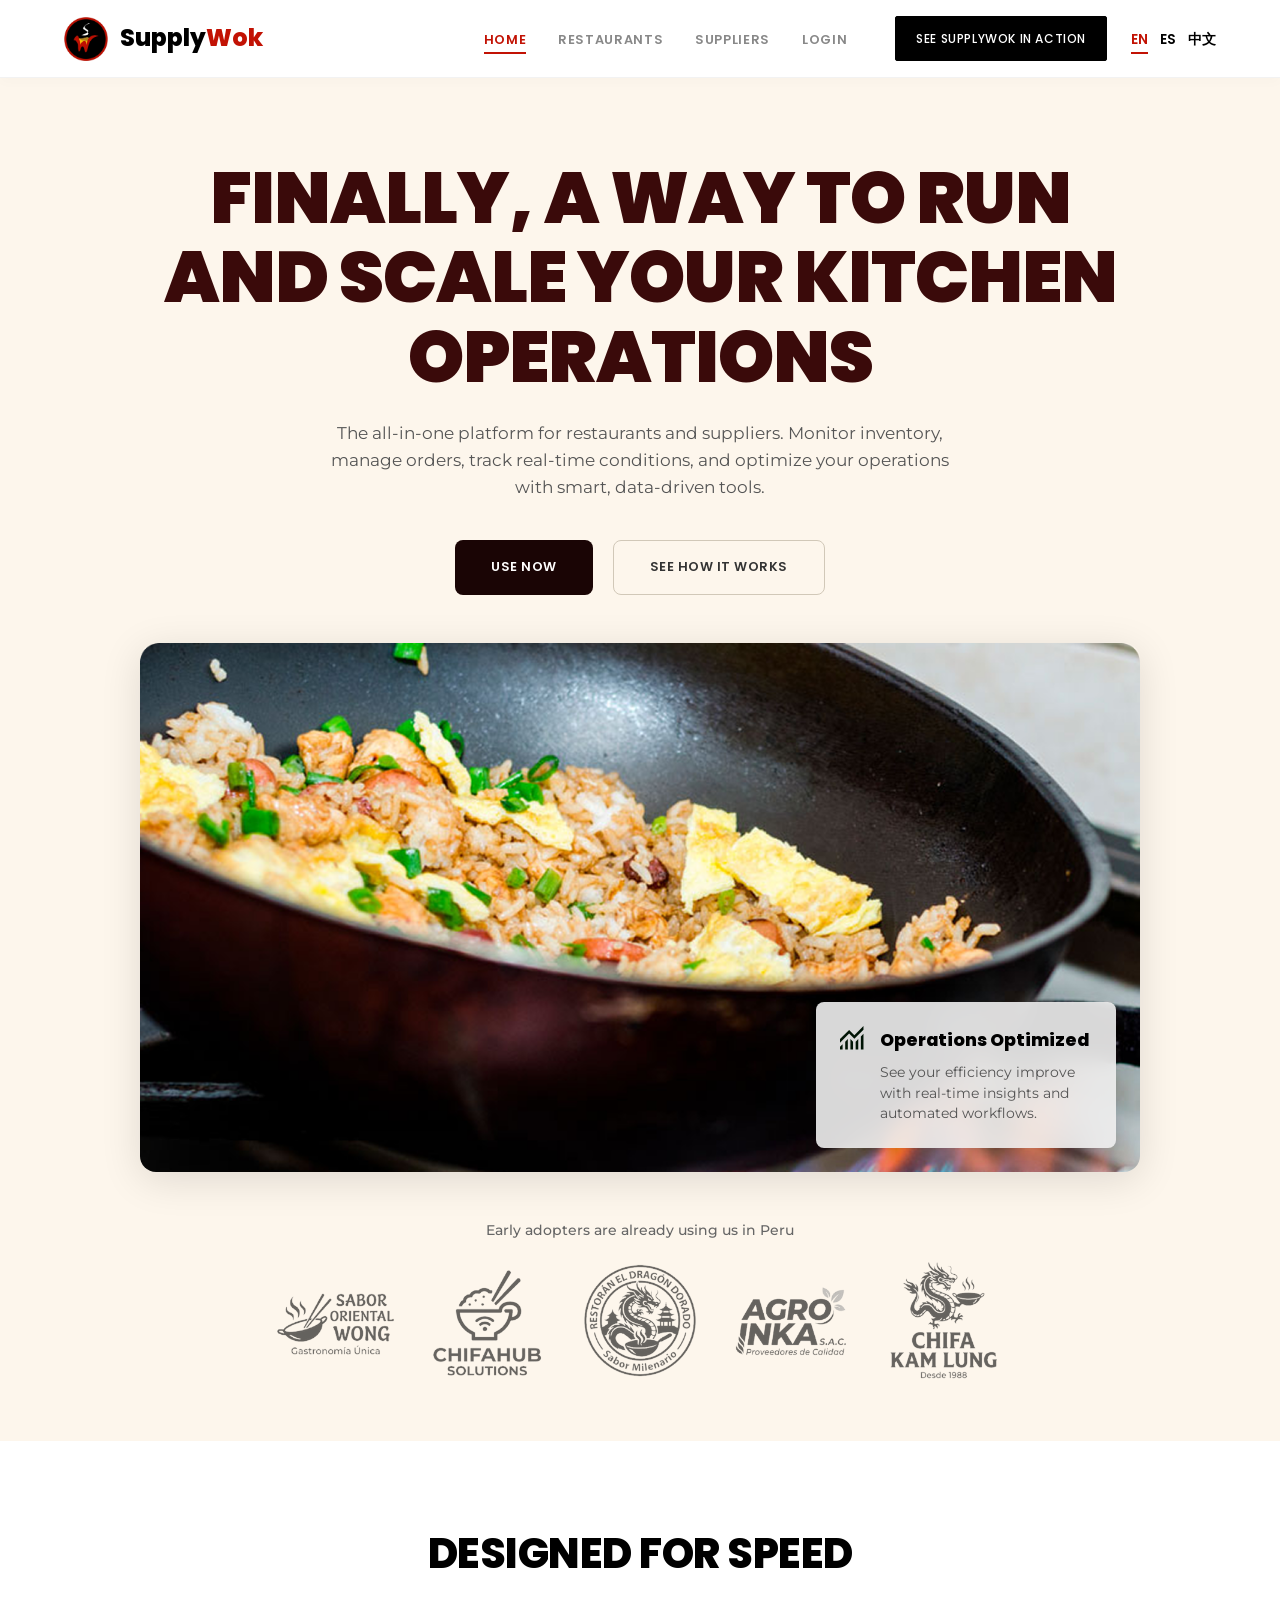
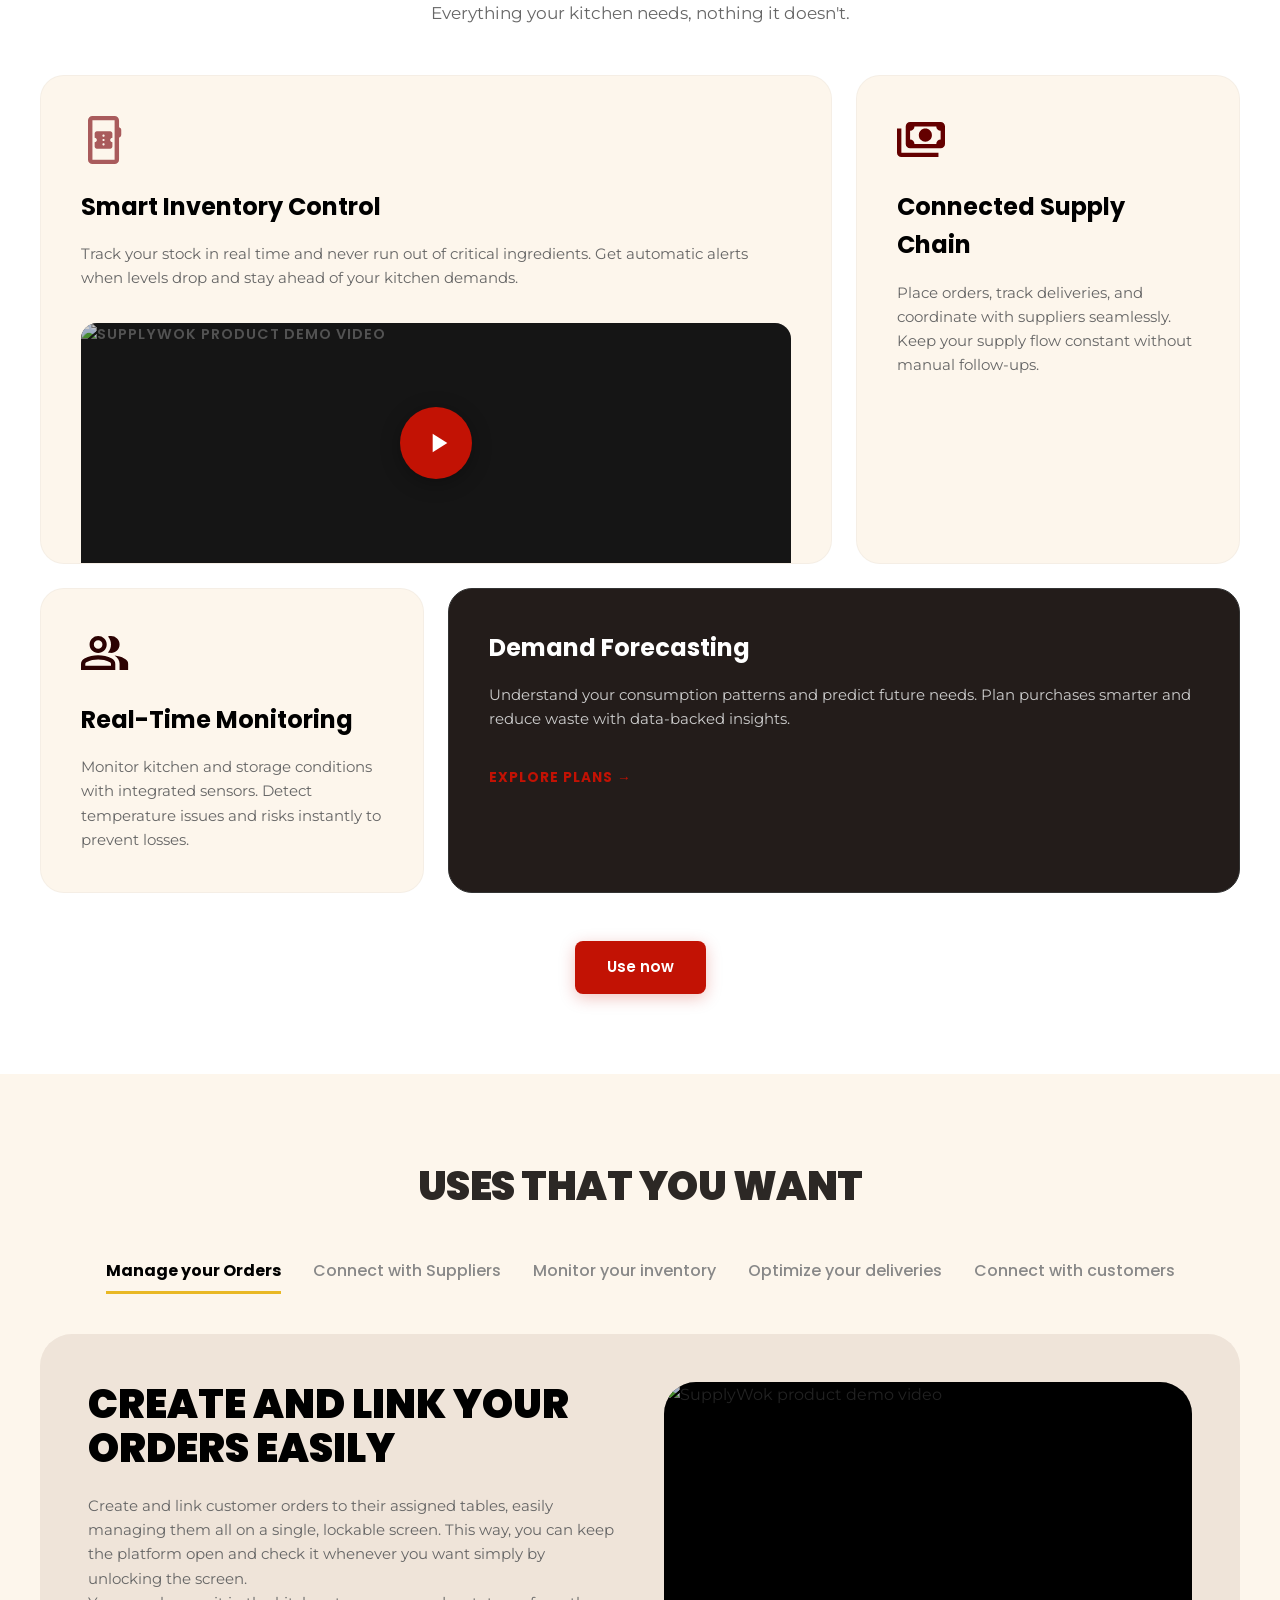
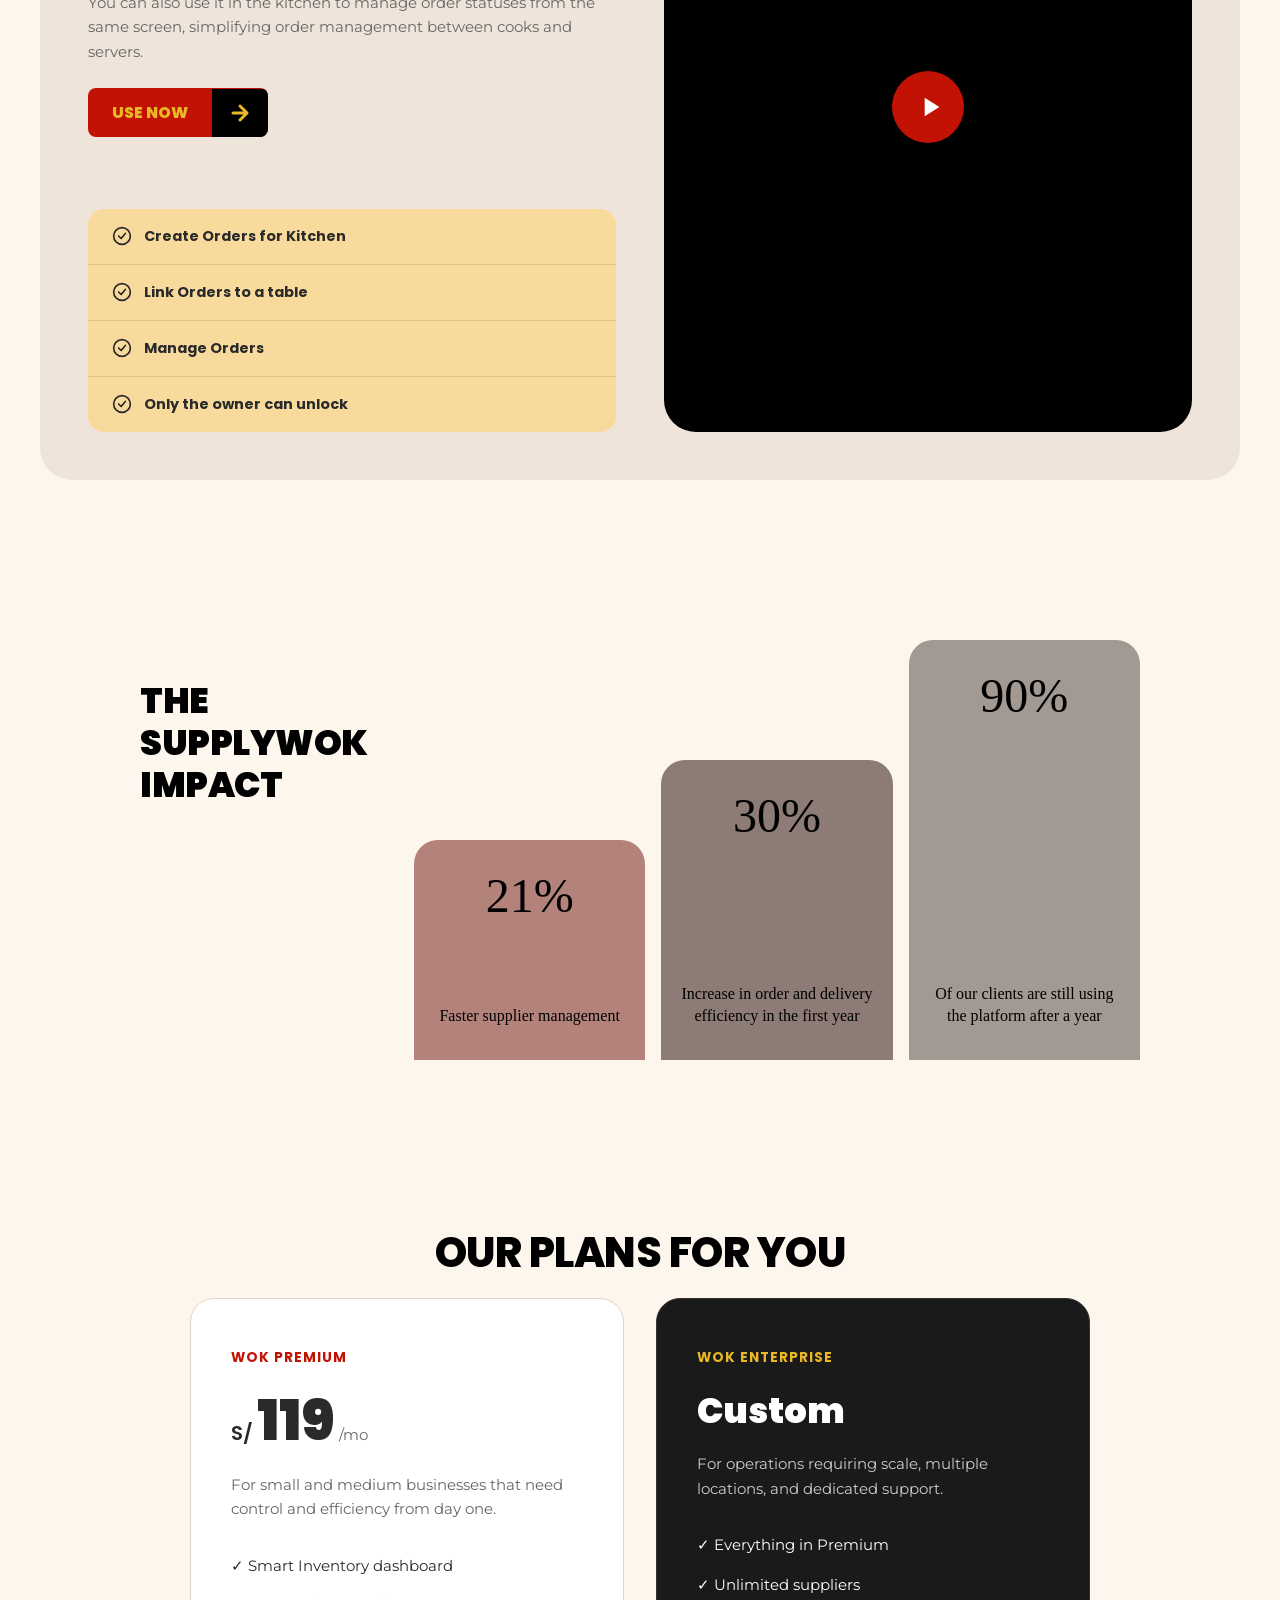
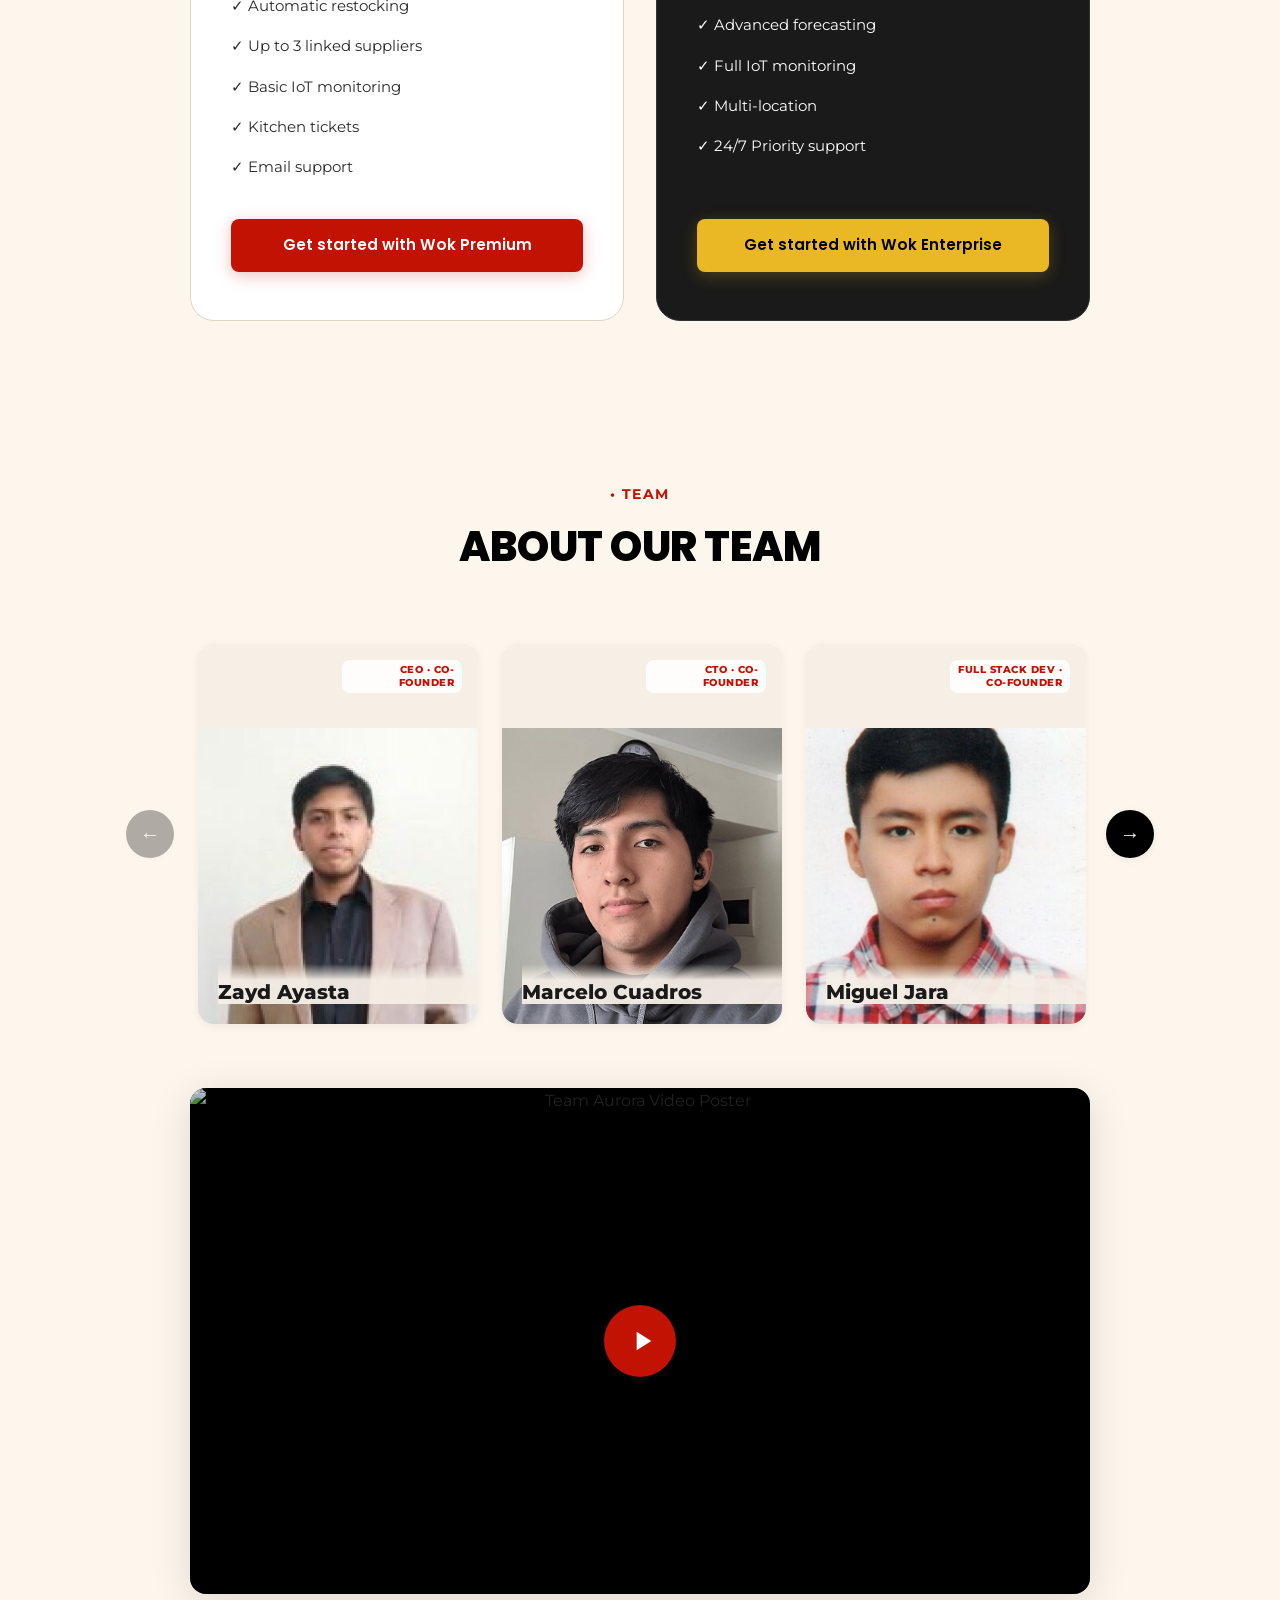
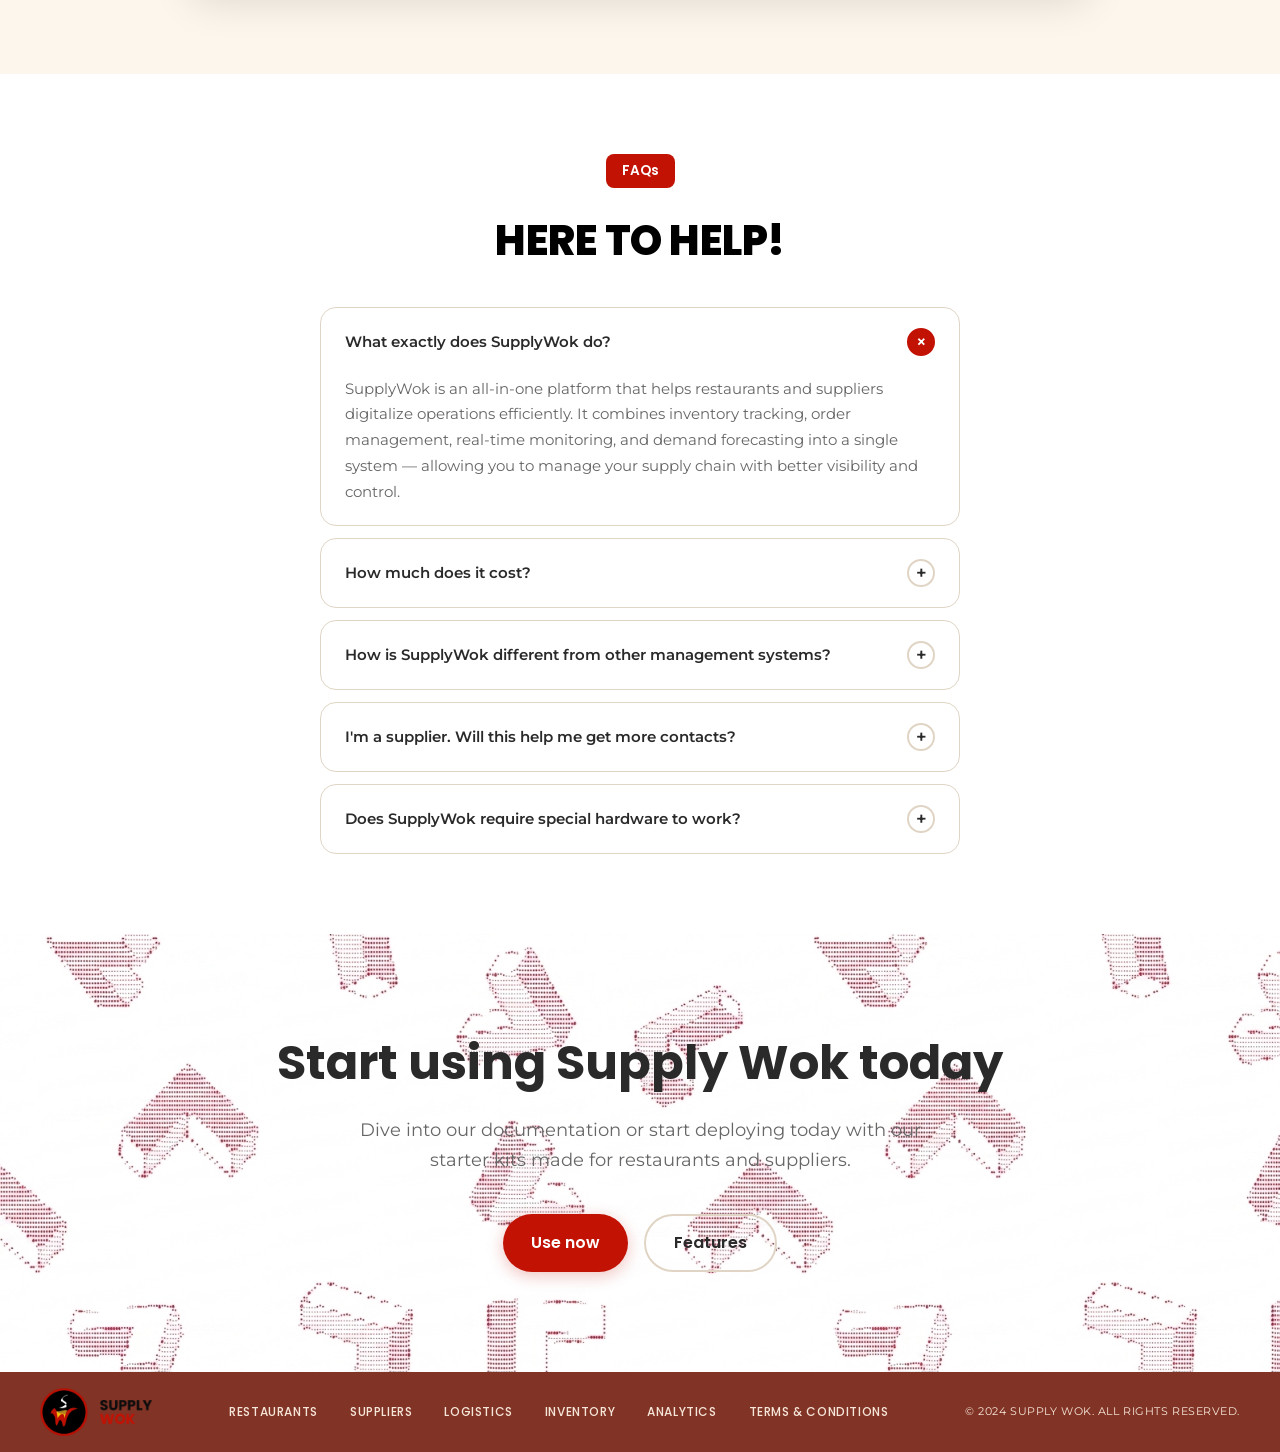
==== index.html @ 9358f3fa "Add about the product and about the team video." ====
<!DOCTYPE html>
<html lang="es">

<head>
    <meta charset="UTF-8">
    <meta name="viewport" content="width=device-width, initial-scale=1.0">
    <title>SupplyWok - Gestión inteligente de abastecimiento para restaurantes</title>
    <meta name="description"
        content="SupplyWok es la plataforma todo-en-uno que ayuda a restaurantes y proveedores a digitalizar operaciones eficientemente con monitoreo en tiempo real y forecasting.">
    <meta name="keywords" content="restaurantes, proveedores, abastecimiento, SaaS, B2B, inventario, IoT, operaciones">
    <meta name="author" content="Aurora">
    <meta property="og:title" content="SupplyWok - Run and Scale Your Kitchen Operations">
    <meta property="og:description"
        content="Gestión de inventario inteligente, monitoreo IoT y control de la cadena de suministro para cocinas modernas.">
    <meta property="og:type" content="website">
    <!-- CSS Stylesheets -->
    <link rel="stylesheet" href="assets/styles/main.css">
    <link rel="stylesheet" href="assets/styles/navbar.css">
</head>

<body>

    <header class="header">
        <div class="header-container">
            <a href="#" class="header-logo">
                <img src="assets/images/supplywok-logo.png" alt="SupplyWok Logo" class="header-logo-img">
                <span class="header-logo-text">Supply<span class="header-logo-highlight">Wok</span></span>
            </a>

            <button class="header-toggle" aria-label="Abrir menú" aria-expanded="false">
                <span class="hamburger"></span>
            </button>

            <nav class="header-nav" role="navigation">
                <div class="header-nav-left">
                    <ul class="header-menu">
                        <li><a href="#features" class="header-link header-link--active"
                                data-i18n="nav_features">HOME</a></li>
                        <li><a href="assets/pages/restaurants.html" class="header-link header-link--grey"
                                data-i18n="nav_restaurants">RESTAURANTS</a></li>
                        <li><a href="assets/pages/suppliers.html" class="header-link header-link--grey"
                                data-i18n="nav_suppliers">SUPPLIERS</a></li>
                        <li><a href="#login" class="header-link header-link--grey" data-i18n="nav_login">LOGIN</a>
                        </li>
                    </ul>
                </div>

                <div class="header-nav-right">
                    <div class="header-cta">
                        <a href="https://supplywok.web.app/" class="header-cta-btn" data-i18n="nav_cta">SEE SUPPLYWOK IN
                            ACTION</a>
                    </div>
                    <ul class="header-lang">
                        <li><button class="header-lang-btn header-lang-btn--active">EN</button></li>
                        <li><button class="header-lang-btn">ES</button></li>
                        <li><button class="header-lang-btn">中文</button></li>
                    </ul>
                </div>
            </nav>
        </div>
    </header>

    <main>
        <!-- Hero Section (T01) -->
        <section id="hero" class="hero">
            <div class="hero-container">

                <div class="hero-content">
                    <h1 class="hero-title">
                        <span data-i18n="hero_title_1">FINALLY, A WAY TO RUN AND SCALE YOUR </span><span
                            class="hero-title-highlight" data-i18n="hero_title_highlight">KITCHEN
                            OPERATIONS</span>
                    </h1>
                    <p class="hero-description" data-i18n="hero_desc">
                        The all-in-one platform for restaurants and suppliers. Monitor inventory, manage orders, track
                        real-time conditions, and optimize your operations with smart, data-driven tools.</p>

                    <div class="hero-ctas">
                        <a href="https://supplywok.web.app/" class="btn btn--primary" data-i18n="hero_btn_try">Try
                            it</a>
                        <a href=" " class="btn btn--outline" data-i18n="hero_btn_see">See how it works</a>
                    </div>
                </div>

                <div class="hero-visual">
                    <div class="hero-image-container">
                        <!-- Image placeholder -->
                        <img src="assets/images/hero-bg.png" alt="Kitchen Operations" class="hero-image">

                        <!-- Floating Badge -->
                        <div class="hero-badge badge">
                            <img src="assets/images/icon-stadistic.svg" alt="Stadistic Icon" class="badge-icon">
                            <div class="badge-text-container">
                                <strong class="badge-title" data-i18n="hero_badge_title">Operations Optimized</strong>
                                <p class="badge-description" data-i18n="hero_badge_desc">See your efficiency improve
                                    with real-time insights and
                                    automated workflows.
                                </p>
                            </div>
                        </div>
                    </div>
                </div>

            </div>

            <!-- Trust Logos Carousel -->
            <div class="hero-trust">
                <p class="hero-trust-text" data-i18n="hero_trust">Early adopters are already using us in Peru</p>
                <div class="hero-logos-carousel">
                    <img src="assets/images/logos-carrusel/logo-1.png" alt="Partner Logo 1" class="hero-logo">
                    <img src="assets/images/logos-carrusel/logo-2.png" alt="Partner Logo 2" class="hero-logo">
                    <img src="assets/images/logos-carrusel/logo-3.png" alt="Partner Logo 3" class="hero-logo">
                    <img src="assets/images/logos-carrusel/logo-4.png" alt="Partner Logo 4" class="hero-logo">
                    <img src="assets/images/logos-carrusel/logo-5.png" alt="Partner Logo 5" class="hero-logo">
                </div>
            </div>
        </section>

        <!-- Features Section (T05) -->
        <section id="features" class="features">
            <div class="features-container">
                <h2 class="section-title" data-i18n="feat_title">DESIGNED FOR SPEED</h2>
                <p class="section-subtitle" data-i18n="feat_subtitle">Everything your kitchen needs, nothing it doesn't.
                </p>

                <div class="features-grid">
                    <article class="features-card features-card--span2">
                        <img src="assets/images/smart-icon.svg" alt="Smart Inventory Icon" class="features-card-icon">
                        <h3 class="features-card-title" data-i18n="feat_1_title">Smart Inventory Control</h3>
                        <p class="features-card-desc" data-i18n="feat_1_desc">Track your stock in real time and never
                            run out of critical
                            ingredients. Get automatic alerts when levels drop and stay ahead of your kitchen demands.
                        </p>
                        <div class="features-card-visual">
                            <div class="features-graphic-placeholder features-graphic-placeholder--dark">
                                <div class="video-facade features-video-facade" data-video-id="AzOyy7Oak_w" onclick="playUsesVideo(this)">
                                    <img src="https://img.youtube.com/vi/AzOyy7Oak_w/maxresdefault.jpg" alt="SupplyWok product demo video" class="uses-video-thumbnail">
                                    <div class="play-button-overlay">
                                        <div class="play-button-icon">
                                            <svg viewBox="0 0 24 24">
                                                <path d="M8 5v14l11-7z" fill="currentColor"></path>
                                            </svg>
                                        </div>
                                    </div>
                                </div>
                            </div>
                        </div>
                    </article>

                    <article class="features-card">
                        <img src="assets/images/conected-supply-icon.svg" alt="Connected Supply Chain Icon"
                            class="features-card-icon">
                        <h3 class="features-card-title" data-i18n="feat_2_title">Connected Supply Chain</h3>
                        <p class="features-card-desc" data-i18n="feat_2_desc">Place orders, track deliveries, and
                            coordinate with suppliers
                            seamlessly. Keep your supply flow constant without manual follow-ups.</p>
                    </article>

                    <article class="features-card">
                        <img src="assets/images/monitoring-icon.svg" alt="Real-Time Monitoring Icon"
                            class="features-card-icon">
                        <h3 class="features-card-title" data-i18n="feat_3_title">Real-Time Monitoring</h3>
                        <p class="features-card-desc" data-i18n="feat_3_desc">Monitor kitchen and storage conditions
                            with integrated sensors.
                            Detect temperature issues and risks instantly to prevent losses.</p>
                    </article>

                    <article class="features-card features-card--dark features-card--span2">
                        <div class="features-card-content">
                            <h3 class="features-card-title" data-i18n="feat_4_title">Demand Forecasting</h3>
                            <p class="features-card-desc" data-i18n="feat_4_desc">Understand your consumption patterns
                                and predict future
                                needs. Plan purchases smarter and reduce waste with data-backed insights.</p>
                            <a href="#pricing" class="features-card-link" data-i18n="feat_4_link">EXPLORE PLANS
                                &rarr;</a>
                        </div>
                    </article>
                </div>
                <!-- Secondary CTA (T25) -->
                <div class="section-cta" style="text-align: center; margin-top: 48px;">
                    <a href="https://supplywok.web.app/" class="btn btn--primary" data-i18n="feat_cta">Try it now</a>
                </div>
            </div>
        </section>

        <!-- Uses Section (T23) -->
        <section id="uses" class="uses">
            <div class="uses-container">
                <h2 class="section-title"
                    style="text-align: center; text-transform: uppercase; font-size: 2.5rem; color: #2C2825; font-weight: 900;"
                    data-i18n="uses_title">
                    USES THAT YOU WANT</h2>
                <div class="uses-tabs">
                    <button class="uses-tab active" data-tab="1" data-i18n="uses_tab_1">Manage your Orders</button>
                    <button class="uses-tab" data-tab="2" data-i18n="uses_tab_2">Connect with Suppliers</button>
                    <button class="uses-tab" data-tab="3" data-i18n="uses_tab_3">Monitor your inventory</button>
                    <button class="uses-tab" data-tab="4" data-i18n="uses_tab_4">Optimize your deliveries</button>
                    <button class="uses-tab" data-tab="5" data-i18n="uses_tab_5">Connect with customers</button>
                </div>
                <div class="uses-content">
                    <!-- Pane 1: Manage your Orders -->
                    <div class="uses-pane active" data-pane="1">
                        <div class="uses-text">
                            <h3 data-i18n="uses_1_title">CREATE AND LINK YOUR<br>ORDERS EASILY</h3>
                            <p data-i18n="uses_1_desc">Create and link customer orders to their assigned tables, easily
                                managing them all on a
                                single, lockable screen. This way, you can keep the platform open and check it whenever
                                you want simply by unlocking the screen.<br>You can also use it in the kitchen to manage
                                order statuses from the same screen, simplifying order management between cooks and
                                servers.</p>

                            <a href="https://supplywok.web.app/" class="uses-btn">
                                <span data-i18n="uses_btn">TRY IT NOW</span>
                                <div class="uses-btn-icon">
                                    <svg viewBox="0 0 24 24">
                                        <path d="M5 12h14M12 5l7 7-7 7" stroke="currentColor" stroke-width="3"
                                            stroke-linecap="round" stroke-linejoin="round" />
                                    </svg>
                                </div>
                            </a>

                            <ul class="uses-list">
                                <li>
                                    <svg class="uses-list-icon" viewBox="0 0 24 24">
                                        <circle cx="12" cy="12" r="10" />
                                        <path d="M8 12l3 3 5-6" />
                                    </svg>
                                    <span data-i18n="uses_1_li_1">Create Orders for Kitchen</span>
                                </li>
                                <li>
                                    <svg class="uses-list-icon" viewBox="0 0 24 24">
                                        <circle cx="12" cy="12" r="10" />
                                        <path d="M8 12l3 3 5-6" />
                                    </svg>
                                    <span data-i18n="uses_1_li_2">Link Orders to a table</span>
                                </li>
                                <li>
                                    <svg class="uses-list-icon" viewBox="0 0 24 24">
                                        <circle cx="12" cy="12" r="10" />
                                        <path d="M8 12l3 3 5-6" />
                                    </svg>
                                    <span data-i18n="uses_1_li_3">Manage Orders</span>
                                </li>
                                <li>
                                    <svg class="uses-list-icon" viewBox="0 0 24 24">
                                        <circle cx="12" cy="12" r="10" />
                                        <path d="M8 12l3 3 5-6" />
                                    </svg>
                                    <span data-i18n="uses_1_li_4">Only the owner can unlock</span>
                                </li>
                            </ul>
                        </div>
                        <div class="uses-visual">
                            <div class="video-facade uses-video-facade" data-video-id="AzOyy7Oak_w" onclick="playUsesVideo(this)">
                                <img src="https://img.youtube.com/vi/AzOyy7Oak_w/maxresdefault.jpg" alt="SupplyWok product demo video" class="uses-video-thumbnail">
                                <div class="play-button-overlay">
                                    <div class="play-button-icon">
                                        <svg viewBox="0 0 24 24">
                                            <path d="M8 5v14l11-7z" fill="currentColor"></path>
                                        </svg>
                                    </div>
                                </div>
                            </div>
                        </div>
                    </div>

                    <!-- Pane 2: Connect with Suppliers -->
                    <div class="uses-pane" data-pane="2">
                        <div class="uses-text">
                            <h3 data-i18n="uses_2_title">CONNECT WITH YOUR<br>SUPPLIERS</h3>
                            <p data-i18n="uses_2_desc">Create and link customer orders to their assigned tables, easily
                                managing them all on a
                                single, lockable screen. This way, you can keep the platform open and check it whenever
                                you want simply by unlocking the screen.<br>You can also use it in the kitchen to manage
                                order statuses from the same screen, simplifying order management between cooks and
                                servers.</p>

                            <a href="https://supplywok.web.app/" class="uses-btn">
                                <span data-i18n="uses_btn">TRY IT NOW</span>
                                <div class="uses-btn-icon">
                                    <svg viewBox="0 0 24 24">
                                        <path d="M5 12h14M12 5l7 7-7 7" stroke="currentColor" stroke-width="3"
                                            stroke-linecap="round" stroke-linejoin="round" />
                                    </svg>
                                </div>
                            </a>

                            <ul class="uses-list">
                                <li>
                                    <svg class="uses-list-icon" viewBox="0 0 24 24">
                                        <circle cx="12" cy="12" r="10" />
                                        <path d="M8 12l3 3 5-6" />
                                    </svg>
                                    <span data-i18n="uses_2_li_1">Suppliers with contact information</span>
                                </li>
                                <li>
                                    <svg class="uses-list-icon" viewBox="0 0 24 24">
                                        <circle cx="12" cy="12" r="10" />
                                        <path d="M8 12l3 3 5-6" />
                                    </svg>
                                    <span data-i18n="uses_2_li_2">Create supplies delivery orders</span>
                                </li>
                                <li>
                                    <svg class="uses-list-icon" viewBox="0 0 24 24">
                                        <circle cx="12" cy="12" r="10" />
                                        <path d="M8 12l3 3 5-6" />
                                    </svg>
                                    <span data-i18n="uses_2_li_3">See status of delivery</span>
                                </li>
                                <li>
                                    <svg class="uses-list-icon" viewBox="0 0 24 24">
                                        <circle cx="12" cy="12" r="10" />
                                        <path d="M8 12l3 3 5-6" />
                                    </svg>
                                    <span data-i18n="uses_2_li_4">View all delivery orders</span>
                                </li>
                            </ul>
                        </div>
                        <div class="uses-visual">
                            <div class="video-facade uses-video-facade" data-video-id="AzOyy7Oak_w" onclick="playUsesVideo(this)">
                                <img src="https://img.youtube.com/vi/AzOyy7Oak_w/maxresdefault.jpg" alt="SupplyWok product demo video" class="uses-video-thumbnail">
                                <div class="play-button-overlay">
                                    <div class="play-button-icon">
                                        <svg viewBox="0 0 24 24">
                                            <path d="M8 5v14l11-7z" fill="currentColor"></path>
                                        </svg>
                                    </div>
                                </div>
                            </div>
                        </div>
                    </div>

                    <!-- Pane 3: Monitor your inventory -->
                    <div class="uses-pane" data-pane="3">
                        <div class="uses-text">
                            <h3 data-i18n="uses_3_title">AUTOMATIC INVENTORY<br>MONITORING</h3>
                            <p data-i18n="uses_3_desc">Visualize your inventory of supplies, which, thanks to sensors,
                                can notify you when they
                                reach a minimum level that you can adjust. This allows you to know more precisely how
                                many supplies you have left to use in the meals you offer.</p>

                            <a href="https://supplywok.web.app/" class="uses-btn">
                                <span data-i18n="uses_btn">TRY IT NOW</span>
                                <div class="uses-btn-icon">
                                    <svg viewBox="0 0 24 24">
                                        <path d="M5 12h14M12 5l7 7-7 7" stroke="currentColor" stroke-width="3"
                                            stroke-linecap="round" stroke-linejoin="round" />
                                    </svg>
                                </div>
                            </a>

                            <ul class="uses-list">
                                <li>
                                    <svg class="uses-list-icon" viewBox="0 0 24 24">
                                        <circle cx="12" cy="12" r="10" />
                                        <path d="M8 12l3 3 5-6" />
                                    </svg>
                                    <span data-i18n="uses_3_li_1">Connect sensors for better control</span>
                                </li>
                                <li>
                                    <svg class="uses-list-icon" viewBox="0 0 24 24">
                                        <circle cx="12" cy="12" r="10" />
                                        <path d="M8 12l3 3 5-6" />
                                    </svg>
                                    <span data-i18n="uses_3_li_2">Sensors custom configuration</span>
                                </li>
                                <li>
                                    <svg class="uses-list-icon" viewBox="0 0 24 24">
                                        <circle cx="12" cy="12" r="10" />
                                        <path d="M8 12l3 3 5-6" />
                                    </svg>
                                    <span data-i18n="uses_3_li_3">Immediate alerts</span>
                                </li>
                                <li>
                                    <svg class="uses-list-icon" viewBox="0 0 24 24">
                                        <circle cx="12" cy="12" r="10" />
                                        <path d="M8 12l3 3 5-6" />
                                    </svg>
                                    <span data-i18n="uses_3_li_4">Support for problems</span>
                                </li>
                            </ul>
                        </div>
                        <div class="uses-visual">
                            <div class="video-facade uses-video-facade" data-video-id="AzOyy7Oak_w" onclick="playUsesVideo(this)">
                                <img src="https://img.youtube.com/vi/AzOyy7Oak_w/maxresdefault.jpg" alt="SupplyWok product demo video" class="uses-video-thumbnail">
                                <div class="play-button-overlay">
                                    <div class="play-button-icon">
                                        <svg viewBox="0 0 24 24">
                                            <path d="M8 5v14l11-7z" fill="currentColor"></path>
                                        </svg>
                                    </div>
                                </div>
                            </div>
                        </div>
                    </div>

                    <!-- Pane 4: Optimize your deliveries -->
                    <div class="uses-pane" data-pane="4">
                        <div class="uses-text">
                            <h3 data-i18n="uses_4_title">BETTER DELIVERY<br>SERVICES AND ROUTES</h3>
                            <p data-i18n="uses_4_desc">By managing your deliveries, we'll help you optimize your
                                delivery times and routes so
                                you can fulfill your scheduled orders and maintain trust with your customers.<br>We help
                                by informing you of the best route to take to deliver your orders to the restaurants
                                that have requested supplies, all in one route.</p>

                            <a href="https://supplywok.web.app/" class="uses-btn">
                                <span data-i18n="uses_btn">TRY IT NOW</span>
                                <div class="uses-btn-icon">
                                    <svg viewBox="0 0 24 24">
                                        <path d="M5 12h14M12 5l7 7-7 7" stroke="currentColor" stroke-width="3"
                                            stroke-linecap="round" stroke-linejoin="round" />
                                    </svg>
                                </div>
                            </a>

                            <ul class="uses-list">
                                <li>
                                    <svg class="uses-list-icon" viewBox="0 0 24 24">
                                        <circle cx="12" cy="12" r="10" />
                                        <path d="M8 12l3 3 5-6" />
                                    </svg>
                                    <span data-i18n="uses_4_li_1">View the list of pending orders</span>
                                </li>
                                <li>
                                    <svg class="uses-list-icon" viewBox="0 0 24 24">
                                        <circle cx="12" cy="12" r="10" />
                                        <path d="M8 12l3 3 5-6" />
                                    </svg>
                                    <span data-i18n="uses_4_li_2">Optimize your time and resources</span>
                                </li>
                                <li>
                                    <svg class="uses-list-icon" viewBox="0 0 24 24">
                                        <circle cx="12" cy="12" r="10" />
                                        <path d="M8 12l3 3 5-6" />
                                    </svg>
                                    <span data-i18n="uses_4_li_3">The best possible route</span>
                                </li>
                                <li>
                                    <svg class="uses-list-icon" viewBox="0 0 24 24">
                                        <circle cx="12" cy="12" r="10" />
                                        <path d="M8 12l3 3 5-6" />
                                    </svg>
                                    <span data-i18n="uses_4_li_4">Ensure the trust of your customers</span>
                                </li>
                            </ul>
                        </div>
                        <div class="uses-visual">
                            <div class="video-facade uses-video-facade" data-video-id="AzOyy7Oak_w" onclick="playUsesVideo(this)">
                                <img src="https://img.youtube.com/vi/AzOyy7Oak_w/maxresdefault.jpg" alt="SupplyWok product demo video" class="uses-video-thumbnail">
                                <div class="play-button-overlay">
                                    <div class="play-button-icon">
                                        <svg viewBox="0 0 24 24">
                                            <path d="M8 5v14l11-7z" fill="currentColor"></path>
                                        </svg>
                                    </div>
                                </div>
                            </div>
                        </div>
                    </div>

                    <!-- Pane 5: Connect with customers -->
                    <div class="uses-pane" data-pane="5">
                        <div class="uses-text">
                            <h3 data-i18n="uses_5_title">CONNECT WITH YOUR<br>CUSTOMERS.</h3>
                            <p data-i18n="uses_5_desc">Restaurants that add you as their supplier can easily place
                                orders for supplies directly
                                through the platform, connecting you more quickly and directly with
                                customers.<br>Additionally, the system, with the necessary information, can anticipate
                                potential orders for your business.</p>

                            <a href="https://supplywok.web.app/" class="uses-btn">
                                <span data-i18n="uses_btn">TRY IT NOW</span>
                                <div class="uses-btn-icon">
                                    <svg viewBox="0 0 24 24">
                                        <path d="M5 12h14M12 5l7 7-7 7" stroke="currentColor" stroke-width="3"
                                            stroke-linecap="round" stroke-linejoin="round" />
                                    </svg>
                                </div>
                            </a>

                            <ul class="uses-list">
                                <li>
                                    <svg class="uses-list-icon" viewBox="0 0 24 24">
                                        <circle cx="12" cy="12" r="10" />
                                        <path d="M8 12l3 3 5-6" />
                                    </svg>
                                    <span data-i18n="uses_5_li_1">Easily connect with clients</span>
                                </li>
                                <li>
                                    <svg class="uses-list-icon" viewBox="0 0 24 24">
                                        <circle cx="12" cy="12" r="10" />
                                        <path d="M8 12l3 3 5-6" />
                                    </svg>
                                    <span data-i18n="uses_5_li_2">Fast orders</span>
                                </li>
                                <li>
                                    <svg class="uses-list-icon" viewBox="0 0 24 24">
                                        <circle cx="12" cy="12" r="10" />
                                        <path d="M8 12l3 3 5-6" />
                                    </svg>
                                    <span data-i18n="uses_5_li_3">Predict orders</span>
                                </li>
                                <li>
                                    <svg class="uses-list-icon" viewBox="0 0 24 24">
                                        <circle cx="12" cy="12" r="10" />
                                        <path d="M8 12l3 3 5-6" />
                                    </svg>
                                    <span data-i18n="uses_5_li_4">Increased profits</span>
                                </li>
                            </ul>
                        </div>
                        <div class="uses-visual">
                            <div class="video-facade uses-video-facade" data-video-id="AzOyy7Oak_w" onclick="playUsesVideo(this)">
                                <img src="https://img.youtube.com/vi/AzOyy7Oak_w/maxresdefault.jpg" alt="SupplyWok product demo video" class="uses-video-thumbnail">
                                <div class="play-button-overlay">
                                    <div class="play-button-icon">
                                        <svg viewBox="0 0 24 24">
                                            <path d="M8 5v14l11-7z" fill="currentColor"></path>
                                        </svg>
                                    </div>
                                </div>
                            </div>
                        </div>
                    </div>
                </div>
            </div>
        </section>

        <!-- Impact Section (T22) -->
        <section id="impact" class="impact">
            <div class="impact-container">
                <div class="impact-title-wrapper">
                    <h2 class="section-title" data-i18n="impact_title">THE<br>SUPPLYWOK<br>IMPACT</h2>
                </div>
                <div class="impact-grid">
                    <article class="impact-card impact-card--1">
                        <span class="impact-number">21%</span>
                        <p class="impact-desc" data-i18n="impact_1_desc">Faster supplier management</p>
                    </article>
                    <article class="impact-card impact-card--2">
                        <span class="impact-number">30%</span>
                        <p class="impact-desc" data-i18n="impact_2_desc">Increase in order and delivery efficiency in
                            the first year</p>
                    </article>
                    <article class="impact-card impact-card--3">
                        <span class="impact-number">90%</span>
                        <p class="impact-desc" data-i18n="impact_3_desc">Of our clients are still using the platform
                            after a year</p>
                    </article>
                </div>
            </div>
        </section>

        <!-- Pricing Section (T07) -->
        <section id="pricing" class="pricing">
            <div class="pricing-container">
                <h2 class="section-title" data-i18n="pricing_title">Our plans for you</h2>

                <div class="pricing-cards">
                    <!-- Premium Plan -->
                    <article class="pricing-card">
                        <span class="pricing-badge" data-i18n="pricing_1_badge">Wok Premium</span>
                        <div class="pricing-price">
                            <span class="pricing-currency" data-i18n="pricing_currency">S/</span>
                            <span class="pricing-amount">119</span>
                            <span class="pricing-period" data-i18n="pricing_period_mo">/mo</span>
                        </div>
                        <p class="pricing-desc" data-i18n="pricing_1_desc">Para negocios pequeños y medianos que
                            necesitan control y eficiencia
                            desde el día uno.</p>

                        <ul class="pricing-features">
                            <li data-i18n="pricing_1_li_1">✓ Smart Inventory dashboard</li>
                            <li data-i18n="pricing_1_li_2">✓ Restocking automático</li>
                            <li data-i18n="pricing_1_li_3">✓ Hasta 3 proveedores vinculados</li>
                            <li data-i18n="pricing_1_li_4">✓ Monitoreo IoT básico</li>
                            <li data-i18n="pricing_1_li_5">✓ Kitchen tickets</li>
                            <li data-i18n="pricing_1_li_6">✓ Soporte por email</li>
                        </ul>
                        <a href="https://supplywok.web.app/" class="btn btn--primary btn--full"
                            data-i18n="pricing_1_btn">Comenzar con Wok Premium</a>
                    </article>

                    <!-- Enterprise Plan -->
                    <article class="pricing-card pricing-card--dark">
                        <span class="pricing-badge pricing-badge--gold" data-i18n="pricing_2_badge_name">Wok
                            Enterprise</span>
                        <div class="pricing-price">
                            <span class="pricing-amount pricing-amount--custom"
                                data-i18n="pricing_2_badge">Personalizado</span>
                        </div>
                        <p class="pricing-desc" data-i18n="pricing_2_desc">Para operaciones que requieren escala,
                            múltiples locales y soporte
                            dedicado.</p>

                        <ul class="pricing-features">
                            <li data-i18n="pricing_2_li_1">✓ Todo lo de Premium</li>
                            <li data-i18n="pricing_2_li_2">✓ Proveedores ilimitados</li>
                            <li data-i18n="pricing_2_li_3">✓ Forecasting avanzado</li>
                            <li data-i18n="pricing_2_li_4">✓ Monitoreo IoT completo</li>
                            <li data-i18n="pricing_2_li_5">✓ Multi-local</li>
                            <li data-i18n="pricing_2_li_6">✓ Soporte prioritario 24/7</li>
                        </ul>
                        <a href="https://supplywok.web.app/" class="btn btn--gold btn--full"
                            data-i18n="pricing_2_btn">Comenzar con Wok
                            Enterprise</a>
                    </article>
                </div>
            </div>
        </section>

        <!-- Team Section (T24, T28) -->
        <section id="team" class="team">
            <div class="team-container">
                <span class="team-badge" data-i18n="team_badge">• TEAM</span>
                <h2 class="section-title" data-i18n="team_title">About our team</h2>

                <div class="team-slider-outer">
                    <button class="team-slider-btn team-slider-btn--left" aria-label="Anterior">←</button>

                    <div class="team-slider-track">
                        <!-- Card 1: Zayd Ayasta -->
                        <div class="team-card">
                            <span class="team-card-role">CEO · CO-FOUNDER</span>
                            <div class="team-card-info">
                                <h3 class="team-card-name">Zayd Ayasta</h3>
                            </div>
                            <div class="team-card-img-wrapper">
                                <img src="assets/images/founders/zayd.jpg" alt="Zayd Ayasta" class="team-card-img">
                            </div>
                        </div>

                        <!-- Card 2: Marcelo Cuadros -->
                        <div class="team-card">
                            <span class="team-card-role">CTO · CO-FOUNDER</span>
                            <div class="team-card-info">
                                <h3 class="team-card-name">Marcelo Cuadros</h3>
                            </div>
                            <div class="team-card-img-wrapper">
                                <img src="assets/images/founders/marcelo.png" alt="Marcelo Cuadros"
                                    class="team-card-img">
                            </div>
                        </div>

                        <!-- Card 3: Miguel Jara -->
                        <div class="team-card">
                            <span class="team-card-role">FULL STACK DEV · CO-FOUNDER</span>
                            <div class="team-card-info">
                                <h3 class="team-card-name">Miguel Jara</h3>
                            </div>
                            <div class="team-card-img-wrapper">
                                <img src="assets/images/founders/miguel.jpg" alt="Miguel Jara" class="team-card-img">
                            </div>
                        </div>

                        <!-- Card 4: Mathias Sanchez -->
                        <div class="team-card">
                            <span class="team-card-role">FULL STACK DEV · CO-FOUNDER</span>
                            <div class="team-card-info">
                                <h3 class="team-card-name">Mathias Sanchez</h3>
                            </div>
                            <div class="team-card-img-wrapper">
                                <img src="assets/images/founders/mathias.jpg" alt="Mathias Sanchez"
                                    class="team-card-img">
                            </div>
                        </div>

                        <!-- Card 5: Juan Wang -->
                        <div class="team-card">
                            <span class="team-card-role">BUSINESS DEV · CO-FOUNDER</span>
                            <div class="team-card-info">
                                <h3 class="team-card-name">Juan Wang</h3>
                            </div>
                            <div class="team-card-img-wrapper">
                                <img src="assets/images/founders/juan.png" alt="Juan Wang" class="team-card-img">
                            </div>
                        </div>

                        <!-- Card 6: Milenko Rubén Cayanchi Avila -->
                        <div class="team-card">
                            <span class="team-card-role">FULL STACK DEV · CO-FOUNDER</span>
                            <div class="team-card-info">
                                <h3 class="team-card-name">Milenko Rubén</h3>
                            </div>
                            <div class="team-card-img-wrapper">
                                <img src="assets/images/founders/milenko-foto.png" alt="Milenko Rubén Cayanchi Avila"
                                    class="team-card-img">
                            </div>
                        </div>
                    </div>

                    <button class="team-slider-btn team-slider-btn--right" aria-label="Siguiente">→</button>
                </div>

                <div class="team-video-wrapper" id="team-video-container">
                    <div class="video-facade" onclick="playTeamVideo()">
                        <img src="https://img.youtube.com/vi/V8HEQALGMGo/maxresdefault.jpg" alt="Team Aurora Video Poster" class="team-video-thumbnail">
                        <div class="play-button-overlay">
                            <div class="play-button-icon">
                                <svg viewBox="0 0 24 24">
                                    <path d="M8 5v14l11-7z" fill="currentColor"></path>
                                </svg>
                            </div>
                        </div>
                    </div>
                    <noscript>
                        <div class="team-fallback">
                            <p data-i18n="team_fallback">Team Aurora consists of Zayd Ayasta, Alexandra Meza, Joan
                                Payano, Marcelo Cuadros, Milenko Rubén Cayanchi Avila, and Juan Wang.</p>
                        </div>
                    </noscript>
                </div>
            </div>
        </section>

        <!-- FAQ Section (T10) -->
        <section class="faq" id="faq">
            <div class="faq-container">
                <span class="faq-badge" data-i18n="faq_badge">FAQs</span>
                <h2 class="section-title" data-i18n="faq_title">HERE TO HELP!</h2>

                <div class="faq-list">
                    <!-- FAQ 1 (Active by default) -->
                    <div class="faq-item faq-item--active">
                        <button class="faq-question" aria-expanded="true">
                            <span data-i18n="faq_1_q">What exactly does SupplyWok do?</span>
                            <span class="faq-icon">×</span>
                        </button>
                        <div class="faq-answer">
                            <p data-i18n="faq_1_a">SupplyWok is an all-in-one platform that helps restaurants and
                                suppliers digitalize
                                operations efficiently. It combines inventory tracking, order management, real-time
                                monitoring, and demand forecasting into a single system — allowing you to manage your
                                supply chain with better visibility and control.</p>
                        </div>
                    </div>

                    <!-- FAQ 2 -->
                    <div class="faq-item">
                        <button class="faq-question" aria-expanded="false">
                            <span data-i18n="faq_2_q">How much does it cost?</span>
                            <span class="faq-icon">+</span>
                        </button>
                        <div class="faq-answer">
                            <p data-i18n="faq_2_a">Our Wok Premium plan starts at S/119 per month. For larger operations
                                we offer the Wok
                                Enterprise plan with custom pricing tailored to your needs. Contact us for a
                                personalized quote.</p>
                        </div>
                    </div>

                    <!-- FAQ 3 -->
                    <div class="faq-item">
                        <button class="faq-question" aria-expanded="false">
                            <span data-i18n="faq_3_q">How is SupplyWok different from other management systems?</span>
                            <span class="faq-icon">+</span>
                        </button>
                        <div class="faq-answer">
                            <p data-i18n="faq_3_a">Unlike generic management tools, SupplyWok is purpose-built for the
                                restaurant supply
                                chain — connecting kitchens and suppliers in one ecosystem with IoT monitoring,
                                predictive demand, and real-time order tracking.</p>
                        </div>
                    </div>

                    <!-- FAQ 4 -->
                    <div class="faq-item">
                        <button class="faq-question" aria-expanded="false">
                            <span data-i18n="faq_4_q">I'm a supplier. Will this help me get more contacts?</span>
                            <span class="faq-icon">+</span>
                        </button>
                        <div class="faq-answer">
                            <p data-i18n="faq_4_a">Absolutely. SupplyWok gives suppliers visibility into restaurant
                                demand, streamlines
                                order management, and helps you build stronger relationships with your restaurant
                                clients through reliable delivery tracking.</p>
                        </div>
                    </div>

                    <!-- FAQ 5 -->
                    <div class="faq-item">
                        <button class="faq-question" aria-expanded="false">
                            <span data-i18n="faq_5_q">Does SupplyWok require special hardware to work?</span>
                            <span class="faq-icon">+</span>
                        </button>
                        <div class="faq-answer">
                            <p data-i18n="faq_5_a">For basic inventory and order management, no special hardware is
                                needed. For IoT
                                monitoring features (temperature, humidity), we support compatible sensor devices that
                                can be easily installed in your kitchen and storage areas.</p>
                        </div>
                    </div>
                </div>
            </div>
        </section>

        <!-- CTA Section -->
        <section class="cta">
            <div class="cta-container">
                <h2 class="cta-title" data-i18n="cta_title">Start using Supply Wok today</h2>
                <p class="cta-desc" data-i18n="cta_desc">Dive into our documentation or start deploying today with our
                    starter kits made for restaurants and suppliers.</p>
                <div class="cta-buttons">
                    <a href="https://supplywok.web.app/" class="btn btn--primary" data-i18n="cta_btn_use">Use now</a>
                    <a href="#features" class="btn btn--outline" data-i18n="cta_btn_features">Features</a>
                </div>
            </div>
        </section>

    </main>

    <!-- Footer Section (T20, T21) -->
    <footer class="footer">
        <div class="footer-container">
            <div class="footer-brand">
                <img src="assets/images/supplywok-logo.png" alt="SupplyWok Logo" class="footer-logo-img">
                <img src="assets/images/supplywok-text.png" alt="SupplyWok Text" class="footer-logo-text">
            </div>

            <nav class="footer-nav">
                <a href="assets/pages/restaurants.html" data-i18n="footer_nav_1">RESTAURANTS</a>
                <a href="assets/pages/suppliers.html" data-i18n="footer_nav_2">SUPPLIERS</a>
                <a href="#features" data-i18n="footer_nav_3">LOGISTICS</a>
                <a href="#features" data-i18n="footer_nav_4">INVENTORY</a>
                <a href="#features" data-i18n="footer_nav_5">ANALYTICS</a>
                <a href="assets/pages/terms-and-conditions.html" data-i18n="footer_nav_6">Terms and conditions</a>
            </nav>

            <div class="footer-copyright">
                <p data-i18n="footer_copy">© 2026 SUPPLY WOK. ALL RIGHTS RESERVED.</p>
            </div>
        </div>
    </footer>

    <!-- Scripts -->
    <script src="assets/scripts/i18n.js"></script>
    <script src="assets/scripts/faq.js"></script>
    <script src="assets/scripts/navbar.js"></script>
    <script src="assets/scripts/uses.js"></script>
    <script src="assets/scripts/team-slider.js"></script>
</body>

</html>
---- assets/styles/main.css ----
/* =============================================
   SUPPLYWOK LANDING PAGE — MAIN STYLES
   ============================================= */

/* --- base.css --- */
/* =============================================
   SUPPLYWOK LANDING PAGE — BASE VARIABLES
   ============================================= */

@import url('https://fonts.googleapis.com/css2?family=Poppins:wght@400;600;700;800;900&family=Montserrat:wght@300;400;500;600;700&display=swap');

:root {
  --color-primary: #C21204;
  --color-primary-dark: #9E0F03;
  --color-secondary: #E9B824;
  --color-accent: #A07832;
  --color-bg: #FDF6EC;
  --color-bg-dark: #1a1a1a;
  --color-white: #FFFFFF;
  --color-black: #000000;
  --color-text: #2a2a2a;
  --color-text-light: #666;
  --color-border: #e0d5c5;
  
  --font-heading: 'Poppins', sans-serif;
  --font-body: 'Montserrat', sans-serif;
  
  --radius-sm: 8px;
  --radius-md: 16px;
  --radius-lg: 24px;
  --radius-xl: 32px;
  
  --shadow-sm: 0 2px 8px rgba(0,0,0,0.06);
  --shadow-md: 0 4px 20px rgba(0,0,0,0.08);
  --shadow-lg: 0 8px 40px rgba(0,0,0,0.12);
  
  --transition: 0.3s cubic-bezier(0.4, 0, 0.2, 1);
  --max-width: 1200px;
}

*, *::before, *::after {
  margin: 0;
  padding: 0;
  box-sizing: border-box;
}

html {
  font-size: 16px;
  scroll-behavior: smooth;
}

body {
  font-family: var(--font-body);
  background: var(--color-bg);
  color: var(--color-text);
  line-height: 1.6;
  -webkit-font-smoothing: antialiased;
  overflow-x: hidden;
}

img {
  max-width: 100%;
  height: auto;
  display: block;
}

a {
  text-decoration: none;
  color: inherit;
}

a:focus-visible {
  outline: 3px solid var(--color-primary);
  outline-offset: 2px;
  border-radius: 2px;
}

/* === BUTTONS === */
.btn {
  display: inline-flex;
  align-items: center;
  justify-content: center;
  padding: 14px 32px;
  border-radius: var(--radius-sm);
  font-family: var(--font-heading);
  font-weight: 600;
  font-size: 0.95rem;
  transition: var(--transition);
  min-height: 48px;
  cursor: pointer;
  border: none;
  outline: none;
}

.btn:active {
  transform: translateY(1px) scale(0.98);
}

.btn:focus-visible {
  outline: 3px solid var(--color-primary);
  outline-offset: 4px;
}

.btn--primary {
  background: var(--color-primary);
  color: var(--color-white);
  box-shadow: 0 4px 16px rgba(194, 18, 4, 0.25);
}

.btn--primary:hover {
  background: var(--color-primary-dark);
  transform: translateY(-2px);
  box-shadow: 0 6px 24px rgba(194, 18, 4, 0.35);
}

.btn--outline {
  background: transparent;
  color: var(--color-text);
  border: 2px solid var(--color-border);
}

.btn--outline:hover {
  border-color: var(--color-text);
  background: rgba(0, 0, 0, 0.03);
}


/* --- hero.css --- */
/* =============================================
   HERO SECTION STYLES (T02)
   ============================================= */

.hero {
  padding: 80px 24px 60px;
  background-color: var(--color-bg);
}

.hero-container {
  max-width: 1000px;
  margin: 0 auto;
  display: flex;
  flex-direction: column;
  align-items: center;
  text-align: center;
  gap: 48px;
}

.hero-content {
  display: flex;
  flex-direction: column;
  align-items: center;
}

.hero-title {
  font-family: var(--font-heading);
  font-size: clamp(2.5rem, 6vw, 4.5rem);
  font-weight: 900;
  line-height: 1.1;
  letter-spacing: -1px;
  color: #3a0a0a;
  margin-bottom: 24px;
  text-transform: uppercase;
}

.hero-title-highlight {
  display: inline;
}

.hero-description {
  font-size: 1.05rem;
  color: #555;
  line-height: 1.6;
  margin-bottom: 40px;
  max-width: 650px;
}

.hero-ctas {
  display: flex;
  justify-content: center;
  gap: 20px;
  flex-wrap: wrap;
}

/* Adjusting button styles for the hero section to match mockup */
.hero-ctas .btn {
  text-transform: uppercase;
  font-size: 0.8rem;
  letter-spacing: 0.5px;
  padding: 16px 36px;
  border-radius: 8px;
}

.hero-ctas .btn--primary {
  background-color: #1a0505;
  color: #fff;
  box-shadow: none;
}

.hero-ctas .btn--primary:hover {
  background-color: #3a0a0a;
}

.hero-ctas .btn--outline {
  border: 1px solid #d1c8b8;
  color: #333;
}

.hero-ctas .btn--outline:hover {
  background-color: rgba(0, 0, 0, 0.05);
}

.hero-visual {
  position: relative;
  width: 100%;
}

.hero-image-container {
  position: relative;
  border-radius: 16px;
  overflow: hidden;
  box-shadow: var(--shadow-lg);
  width: 100%;
}

.hero-image {
  width: 100%;
  height: auto;
  min-height: 400px;
  object-fit: cover;
  display: block;
}

.hero-badge {
  position: absolute;
  bottom: 24px;
  right: 24px;
  z-index: 2;
  background: rgba(240, 240, 240, 0.9);
  backdrop-filter: blur(10px);
  color: #111;
  padding: 24px;
  border-radius: 8px;
  display: flex;
  gap: 16px;
  align-items: flex-start;
  max-width: 300px;
  text-align: left;
  box-shadow: 0 10px 30px rgba(0, 0, 0, 0.15);
}

.badge-icon {
  width: 24px;
  height: 24px;
  object-fit: contain;
}

.badge-text-container {
  display: flex;
  flex-direction: column;
  gap: 8px;
}

.badge-title {
  font-family: var(--font-heading);
  font-size: 1.1rem;
  font-weight: 800;
  color: #000;
}

.badge-description {
  font-size: 0.85rem;
  color: #555;
  line-height: 1.5;
}

/* Trust Logos */
.hero-trust {
  max-width: var(--max-width);
  margin: 48px auto 0;
  text-align: center;
}

.hero-trust-text {
  font-size: 0.85rem;
  color: var(--color-text-light);
  margin-bottom: 20px;
  font-weight: 500;
}

.hero-logos-carousel {
  display: flex;
  justify-content: center;
  align-items: center;
  gap: 32px;
  flex-wrap: wrap;
}

.hero-logo {
  max-width: 120px;
  height: auto;
  opacity: 0.6;
  filter: grayscale(100%);
  transition: var(--transition);
}

.hero-logo:hover {
  opacity: 1;
  filter: grayscale(0%);
  transform: scale(1.05);
}

/* === RESPONSIVE (T04) === */

@media (max-width: 1024px) {
  .hero {
    padding: 60px 20px 40px;
  }

  .hero-container {
    gap: 40px;
  }

  .hero-title {
    margin-bottom: 20px;
  }

  .hero-image {
    min-height: 350px;
  }

  .hero-logos-carousel {
    gap: 24px;
  }

  .hero-logo {
    max-width: 100px;
  }
}

@media (max-width: 768px) {
  .hero {
    padding: 40px 16px 32px;
  }

  .hero-container {
    gap: 32px;
  }

  .hero-description {
    font-size: 1rem;
    margin-bottom: 32px;
  }

  .hero-ctas {
    flex-direction: column;
    width: 100%;
    gap: 12px;
  }

  .hero-ctas .btn {
    width: 100%;
  }

  .hero-badge {
    bottom: 16px;
    right: 16px;
    padding: 16px;
    max-width: calc(100% - 32px);
    flex-direction: row;
    gap: 12px;
  }

  .badge-icon {
    width: 20px;
    height: 20px;
  }

  .badge-title {
    font-size: 1rem;
  }

  .badge-description {
    font-size: 0.8rem;
  }

  .hero-logos-carousel {
    gap: 16px;
  }

  .hero-logo {
    max-width: 80px;
  }
}


/* --- features.css --- */
/* =============================================
   FEATURES SECTION STYLES (T06 / Bento Update)
   ============================================= */

.features {
  padding: 80px 24px;
  background-color: var(--color-white); /* Background is #fff as in design */
}

.features-container {
  max-width: var(--max-width);
  margin: 0 auto;
}

.section-title {
  font-family: var(--font-heading);
  font-size: clamp(1.8rem, 4vw, 2.6rem);
  font-weight: 800;
  text-align: center;
  letter-spacing: -0.5px;
  margin-bottom: 12px;
  text-transform: uppercase;
  color: var(--color-black);
}

.section-subtitle {
  text-align: center;
  color: var(--color-text-light);
  font-size: 1.05rem;
  margin-bottom: 48px;
}

.features-grid {
  display: grid;
  /* 3 columns:
     Top row: span 2, span 1
     Bottom row: span 1, span 2
  */
  grid-template-columns: repeat(3, 1fr);
  gap: 24px;
}

.features-card {
  background: var(--color-bg); /* #FDF6EC */
  border-radius: var(--radius-lg);
  padding: 40px;
  transition: var(--transition);
  border: 1px solid rgba(0,0,0,0.03);
  display: flex;
  flex-direction: column;
}

.features-card:hover {
  transform: translateY(-4px);
  box-shadow: var(--shadow-md);
  border-color: rgba(0,0,0,0.06);
}

/* Let the 1st card span 2 columns */
.features-card:nth-child(1) {
  grid-column: span 2;
}

/* The 4th card spans 2 columns */
.features-card:nth-child(4) {
  grid-column: span 2;
}

/* Dark Card (Demand Forecasting) */
.features-card--dark {
  background-color: #231c1a;
  color: #fff;
  border-color: #333;
}

.features-card-icon {
  width: 48px;
  height: 48px;
  display: block;
  margin-bottom: 24px;
  object-fit: contain;
}

.features-card-title {
  font-family: var(--font-heading);
  font-size: 1.5rem;
  font-weight: 700;
  margin-bottom: 16px;
  color: var(--color-black);
}

.features-card--dark .features-card-title {
  color: #fff;
}

.features-card-desc {
  font-family: var(--font-body);
  font-size: 0.95rem;
  line-height: 1.6;
  color: var(--color-text-light);
  flex-grow: 1; 
}

.features-card--dark .features-card-desc {
  color: #ccc;
  margin-bottom: 32px;
}

.features-card-link {
  font-family: var(--font-heading);
  font-weight: 700;
  font-size: 0.85rem;
  color: var(--color-primary);
  text-decoration: none;
  text-transform: uppercase;
  letter-spacing: 1px;
  display: inline-flex;
  align-items: center;
  gap: 8px;
  transition: var(--transition);
}

.features-card-link:hover {
  color: var(--color-primary-dark);
  gap: 12px; /* animate arrow */
}

/* Placeholder for the image in card 1 */
.features-card-visual {
  margin-top: 32px;
  border-radius: var(--radius-md) var(--radius-md) 0 0;
  overflow: hidden;
  margin-bottom: -40px; /* bleeds to the bottom padding */
}

.features-graphic-placeholder--dark {
  position: relative;
  overflow: hidden;
  width: 100%;
  height: 240px;
  background-color: #1a1a1a;
  color: #666;
  display: flex;
  align-items: center;
  justify-content: center;
  font-family: var(--font-heading);
  font-weight: 600;
  font-size: 0.9rem;
  letter-spacing: 1px;
  text-transform: uppercase;
}

.features-graphic-placeholder--dark .video-facade,
.features-graphic-placeholder--dark .uses-video-iframe {
  position: absolute;
  inset: 0;
  width: 100%;
  height: 100%;
  aspect-ratio: auto;
  border: none;
  display: block;
}

/* === RESPONSIVE === */

@media (max-width: 1024px) {
  .features-grid {
    grid-template-columns: repeat(2, 1fr);
  }
  
  .features-card:nth-child(1),
  .features-card:nth-child(4) {
    grid-column: span 1;
  }
}

@media (max-width: 768px) {
  .features {
    padding: 60px 16px;
  }
  
  .features-grid {
    grid-template-columns: 1fr;
    gap: 16px;
  }

  .features-card {
    padding: 32px 24px;
  }
  
  .features-card:nth-child(1),
  .features-card:nth-child(4) {
    grid-column: span 1;
  }
  
  .features-card-visual {
    margin-bottom: -32px;
  }
}

/* --- uses.css --- */
/* =============================================
   USES / PRODUCT GALLERY SECTION (T23)
   ============================================= */

.uses {
  padding: 80px 24px;
  background-color: var(--color-bg);
}

.uses-container {
  max-width: var(--max-width);
  margin: 0 auto;
}

.uses-tabs {
  display: flex;
  justify-content: center;
  flex-wrap: wrap;
  gap: 32px;
  margin: 40px 0;
}

.uses-tab {
  background: transparent;
  border: none;
  padding: 0 0 8px 0;
  font-family: var(--font-heading);
  font-weight: 500;
  font-size: 1rem;
  cursor: pointer;
  transition: var(--transition);
  color: #888;
  border-bottom: 3px solid transparent;
}

.uses-tab:hover {
  color: var(--color-black);
}

.uses-tab.active {
  color: var(--color-black);
  font-weight: 700;
  border-bottom-color: var(--color-secondary);
}

.uses-content {
  background-color: #EFE4D9; /* Peach/cream background from image */
  border-radius: var(--radius-xl);
  padding: 48px;
}

.uses-pane {
  display: none;
  grid-template-columns: 1fr 1fr;
  gap: 48px;
  align-items: stretch;
}

.uses-pane.active {
  display: grid;
}

.uses-text {
  display: flex;
  flex-direction: column;
}

.uses-text h3 {
  font-family: var(--font-heading);
  font-size: 2.5rem;
  font-weight: 900;
  margin-bottom: 24px;
  color: var(--color-black);
  line-height: 1.1;
  text-transform: uppercase;
}

.uses-text p {
  font-family: var(--font-body);
  font-size: 0.95rem;
  line-height: 1.6;
  margin-bottom: 24px;
  color: var(--color-text-light);
}

/* Custom CTA button */
.uses-btn {
  display: inline-flex;
  align-items: center;
  background-color: var(--color-primary);
  color: var(--color-secondary);
  font-family: var(--font-heading);
  font-weight: 800;
  font-size: 1rem;
  text-transform: uppercase;
  border-radius: var(--radius-sm);
  padding: 0;
  text-decoration: none;
  width: fit-content;
  overflow: hidden;
  margin-bottom: 32px;
}

.uses-btn span {
  padding: 12px 24px;
}

.uses-btn-icon {
  background-color: var(--color-black);
  padding: 12px 16px;
  display: flex;
  align-items: center;
  justify-content: center;
}

.uses-btn-icon svg {
  fill: none;
  stroke: var(--color-secondary);
  width: 24px;
  height: 24px;
}

/* Custom list */
.uses-list {
  list-style: none;
  background-color: #F8DA9D; /* Light yellow from image */
  border-radius: var(--radius-md);
  overflow: hidden;
  margin-top: auto;
}

.uses-list li {
  display: flex;
  align-items: center;
  gap: 12px;
  padding: 16px 24px;
  font-family: var(--font-heading);
  font-weight: 700;
  font-size: 0.9rem;
  color: #2a2a2a;
  border-bottom: 1px solid rgba(0,0,0,0.1);
}

.uses-list li:last-child {
  border-bottom: none;
}

.uses-list-icon {
  width: 20px;
  height: 20px;
  fill: none;
  stroke: #2a2a2a;
  stroke-width: 2;
  stroke-linecap: round;
  stroke-linejoin: round;
  flex-shrink: 0;
}

.uses-visual {
  position: relative;
  background-color: var(--color-black);
  border-radius: 32px; /* large border radius */
  min-height: 650px;
  height: 100%;
  width: 100%;
  overflow: hidden;
}

.uses-visual .video-facade,
.uses-visual .uses-video-iframe {
  position: absolute;
  inset: 0;
  width: 100%;
  height: 100%;
  aspect-ratio: auto;
  border: none;
  display: block;
}

.uses-video-thumbnail {
  width: 100%;
  height: 100%;
  object-fit: cover;
}

@media (max-width: 900px) {
  .uses-pane {
    grid-template-columns: 1fr;
  }
  .uses-content {
    padding: 32px 24px;
  }
}


/* --- impact.css --- */
/* =============================================
   IMPACT SECTION (T22)
   ============================================= */

.impact {
  padding: 80px 24px;
  background-color: var(--color-bg);
}

.impact-container {
  max-width: 1000px;
  margin: 0 auto;
  display: flex;
  align-items: flex-end;
  gap: 32px;
  min-height: 400px;
}

.impact-title-wrapper {
  flex: 1;
  align-self: flex-start;
  margin-top: 40px;
}

.impact .section-title {
  font-family: var(--font-heading);
  font-size: 2.2rem;
  font-weight: 900;
  text-transform: uppercase;
  color: var(--color-black);
  text-align: left;
  line-height: 1.2;
  margin: 0;
}

.impact-grid {
  display: flex;
  align-items: flex-end;
  gap: 16px;
  flex: 3;
}

.impact-card {
  flex: 1;
  padding: 32px 16px;
  border-radius: 24px 24px 0 0; /* Rounded top corners only to look like bars */
  display: flex;
  flex-direction: column;
  align-items: center;
  text-align: center;
  gap: 32px; /* Space between number and text */
}

/* Base heights simulating a bar chart */
.impact-card--1 {
  background-color: #B2827B; /* Dusty rose */
  min-height: 220px;
}

.impact-card--2 {
  background-color: #8D7B75; /* Grayish brown */
  min-height: 300px;
}

.impact-card--3 {
  background-color: #A19992; /* Light grayish brown */
  min-height: 420px;
}

.impact-number {
  font-family: Georgia, 'Times New Roman', serif;
  font-size: 3rem;
  color: var(--color-black);
  line-height: 1;
}

.impact-desc {
  font-family: Georgia, 'Times New Roman', serif;
  font-size: 1rem;
  color: var(--color-black);
  line-height: 1.4;
  margin-top: auto; /* Push text to the bottom if needed, or leave naturally flowing */
}

@media (max-width: 900px) {
  .impact-container {
    flex-direction: column;
    align-items: stretch;
    gap: 40px;
  }
  .impact-title-wrapper {
    margin-top: 0;
    align-self: center;
    text-align: center;
  }
  .impact .section-title {
    text-align: center;
  }
  .impact-grid {
    align-items: stretch;
    flex-direction: column;
    gap: 24px;
    height: auto;
  }
  .impact-card {
    border-radius: var(--radius-md); /* All corners rounded on mobile */
    min-height: auto;
    padding: 32px 24px;
    gap: 16px;
  }
}


/* --- team.css --- */
/* =============================================
   TEAM & VIDEO SECTION (T24)
   ============================================= */

.team {
  padding: 80px 24px;
  background-color: var(--color-bg);
  color: var(--color-text);
  text-align: center;
}

.team .section-title {
  color: var(--color-black);
  margin-bottom: 8px;
}

.team-badge {
  display: inline-block;
  font-size: 0.85rem;
  font-weight: 700;
  color: var(--color-primary);
  letter-spacing: 0.1em;
  margin-bottom: 8px;
  text-transform: uppercase;
}

.team-container {
  max-width: 1200px;
  margin: 0 auto;
}

.team-slider-outer {
  position: relative;
  display: flex;
  align-items: center;
  justify-content: center;
  gap: 16px;
  margin: 48px 0;
  width: 100%;
}

.team-slider-btn {
  background-color: var(--color-black);
  color: var(--color-bg);
  border: none;
  border-radius: 50%;
  width: 48px;
  height: 48px;
  display: flex;
  align-items: center;
  justify-content: center;
  font-size: 1.25rem;
  font-weight: bold;
  cursor: pointer;
  box-shadow: var(--shadow-sm);
  transition: background-color 0.3s ease, transform 0.2s ease, opacity 0.3s ease;
  z-index: 10;
  flex-shrink: 0;
}

.team-slider-btn:hover {
  background-color: var(--color-primary);
  transform: scale(1.08);
}

.team-slider-btn:active {
  transform: scale(0.95);
}

.team-slider-track {
  display: flex;
  gap: 24px;
  overflow-x: auto;
  scroll-behavior: smooth;
  padding: 16px 8px;
  max-width: 900px;
  width: 100%;
  scrollbar-width: none; /* Firefox */
  -ms-overflow-style: none; /* IE/Edge */
  -webkit-overflow-scrolling: touch;
}

.team-slider-track::-webkit-scrollbar {
  display: none; /* Chrome, Safari, Opera */
}

.team-card {
  position: relative;
  display: flex;
  flex-direction: column;
  justify-content: space-between;
  overflow: hidden;
  height: 380px;
  width: 280px;
  flex-shrink: 0;
  background-color: #F5EFE6;
  border-radius: var(--radius-md);
  box-shadow: var(--shadow-sm);
  transition: transform 0.3s cubic-bezier(0.25, 0.46, 0.45, 0.94), box-shadow 0.3s ease;
}

.team-card:hover {
  transform: translateY(-8px);
  box-shadow: var(--shadow-md);
}

.team-card-role {
  position: absolute;
  top: 16px;
  right: 16px;
  font-size: 0.6rem;
  font-weight: 800;
  letter-spacing: 0.05em;
  color: var(--color-primary);
  background-color: rgba(255, 255, 255, 0.9);
  padding: 4px 8px;
  border-radius: var(--radius-sm);
  z-index: 3;
  text-transform: uppercase;
  max-width: 120px;
  text-align: right;
  line-height: 1.3;
}

.team-card-info {
  position: absolute;
  bottom: 20px;
  left: 20px;
  text-align: left;
  z-index: 3;
  pointer-events: none;
  background: linear-gradient(transparent, rgba(245, 239, 230, 0.95) 40%);
  padding: 16px 12px 0 0;
  width: calc(100% - 20px);
}

.team-card-name {
  margin: 0;
  font-size: 1.25rem;
  font-weight: 800;
  color: #1a1a1a;
  line-height: 1.2;
  text-shadow: 0 1px 3px rgba(245, 239, 230, 0.8);
}

.team-card-img-wrapper {
  position: absolute;
  bottom: 0;
  left: 0;
  width: 100%;
  height: 78%;
  display: flex;
  align-items: flex-end;
  justify-content: center;
  overflow: hidden;
}

.team-card-img {
  width: 100%;
  height: 100%;
  object-fit: cover;
  object-position: top center;
  transition: transform 0.4s ease;
}

.team-card:hover .team-card-img {
  transform: scale(1.04);
}

.team-video-wrapper {
  margin: 48px auto 0 auto;
  max-width: 900px;
  position: relative;
  border-radius: var(--radius-md);
  overflow: hidden;
  box-shadow: var(--shadow-lg);
  background-color: #000;
}

.team-video {
  width: 100%;
  aspect-ratio: 16 / 9;
  display: block;
}

.team-fallback {
  padding: 24px;
  background-color: rgba(255, 255, 255, 0.05);
  margin-top: 24px;
  border-radius: var(--radius-sm);
  text-align: left;
}

.team-fallback p {
  color: rgba(255, 255, 255, 0.8);
  font-size: 0.95rem;
}

@media (max-width: 768px) {
  .team {
    padding: 60px 16px;
  }
  
  .team-slider-outer {
    gap: 8px;
    margin: 32px 0;
  }
  
  .team-slider-btn {
    width: 40px;
    height: 40px;
    font-size: 1.1rem;
  }
  
  .team-slider-track {
    gap: 16px;
    padding: 12px 4px;
  }
  
  .team-card {
    height: 340px;
    width: 250px;
  }
  
  .team-card-name {
    font-size: 1.2rem;
  }
}

/* --- pricing.css --- */

.pricing {
  padding: 80px 24px;
  background-color: var(--color-bg);
}

.pricing-container {
  max-width: var(--max-width);
  margin: 0 auto;
}

.pricing-cards {
  display: grid;
  grid-template-columns: repeat(2, 1fr);
  gap: 32px;
  max-width: 900px;
  margin: 0 auto;
}

.pricing-card {
  background: var(--color-white);
  border-radius: var(--radius-lg);
  padding: 48px 40px;
  border: 1px solid var(--color-border);
  transition: var(--transition);
  display: flex;
  flex-direction: column;
}

.pricing-card:hover {
  transform: translateY(-4px);
  box-shadow: var(--shadow-lg);
}

.pricing-card--dark {
  background: var(--color-bg-dark);
  color: var(--color-white);
  border-color: #333;
}

.pricing-badge {
  font-family: var(--font-heading);
  font-size: 0.85rem;
  font-weight: 700;
  text-transform: uppercase;
  letter-spacing: 1px;
  color: var(--color-primary);
  display: block;
  margin-bottom: 24px;
}

.pricing-badge--gold {
  color: var(--color-secondary);
}

.pricing-price {
  margin-bottom: 24px;
  display: flex;
  align-items: baseline;
  gap: 4px;
}

.pricing-currency {
  font-family: var(--font-heading);
  font-size: 1.25rem;
  font-weight: 600;
}

.pricing-amount {
  font-family: var(--font-heading);
  font-size: 3.5rem;
  font-weight: 900;
  line-height: 1;
}

.pricing-amount--custom {
  font-size: 2.2rem;
}

.pricing-period {
  font-size: 0.95rem;
  color: var(--color-text-light);
}

.pricing-card--dark .pricing-period {
  color: #999;
}

.pricing-desc {
  font-size: 0.95rem;
  line-height: 1.6;
  margin-bottom: 32px;
  color: var(--color-text-light);
}

.pricing-card--dark .pricing-desc {
  color: #ccc;
}

.pricing-features {
  margin-bottom: 40px;
  display: flex;
  flex-direction: column;
  gap: 16px;
  flex-grow: 1;
  /* Pushes the button to the bottom so buttons align */
}

.pricing-features li {
  font-size: 0.95rem;
  display: flex;
  align-items: flex-start;
  gap: 8px;
}

/* === SPECIFIC PRICING BUTTON STYLES === */
.btn--gold {
  background: var(--color-secondary);
  color: var(--color-black);
  box-shadow: 0 4px 16px rgba(233, 184, 36, 0.25);
}

.btn--gold:hover {
  background: #d4a61e;
  transform: translateY(-2px);
}

.btn--full {
  width: 100%;
}


/* === RESPONSIVE (T08) === */
@media (max-width: 768px) {
  .pricing {
    padding: 60px 16px;
  }

  .pricing-cards {
    grid-template-columns: 1fr;
    gap: 24px;
  }

  .pricing-card {
    padding: 32px 24px;
  }
}

/* --- footer.css --- */
/* =============================================
   FOOTER SECTION (T20, T21)
   ============================================= */

.footer {
  background-color: #813426; /* Dark red/brown from mockup */
  padding: 16px 24px;
}

.footer-container {
  max-width: var(--max-width);
  margin: 0 auto;
  display: flex;
  align-items: center;
  justify-content: space-between;
  flex-wrap: wrap;
  gap: 24px;
}

.footer-brand {
  display: flex;
  align-items: center;
  gap: 12px;
}

.footer-logo-img {
  height: 48px; /* Match height from mockup approximately */
  width: auto;
  object-fit: contain;
}

.footer-logo-text {
  height: 24px; /* Slightly smaller than icon to match proportions */
  width: auto;
  object-fit: contain;
}

.footer-nav {
  display: flex;
  align-items: center;
  gap: 32px;
}

.footer-nav a {
  color: #F6E6D9; /* Light cream/white */
  text-decoration: none;
  font-family: var(--font-heading);
  font-size: 0.75rem;
  font-weight: 500;
  letter-spacing: 0.05em;
  text-transform: uppercase;
  transition: var(--transition);
}

.footer-nav a:hover {
  opacity: 0.8;
}

.footer-copyright {
  color: #F6E6D9; /* Light cream/white */
  font-family: var(--font-body);
  font-size: 0.7rem;
  letter-spacing: 0.05em;
  text-transform: uppercase;
}

.footer-copyright p {
  margin: 0;
}

@media (max-width: 900px) {
  .footer-container {
    flex-direction: column;
    text-align: center;
    gap: 16px;
  }
  .footer-nav {
    flex-wrap: wrap;
    justify-content: center;
    gap: 16px;
  }
}

/* --- faq.css --- */
/* =============================================
   FAQ SECTION STYLES (T10)
   ============================================= */

.faq {
  padding: 80px 24px;
  background-color: var(--color-white);
}

.faq-container {
  max-width: 640px;
  margin: 0 auto;
}

.faq-badge {
  display: block;
  background: var(--color-primary);
  color: var(--color-white);
  padding: 6px 16px;
  border-radius: var(--radius-sm);
  font-family: var(--font-heading);
  font-size: 0.85rem;
  font-weight: 600;
  text-align: center;
  width: fit-content;
  margin: 0 auto 20px;
}

.faq-list {
  display: flex;
  flex-direction: column;
  gap: 12px;
  margin-top: 32px;
}

.faq-item {
  background: var(--color-white);
  border-radius: var(--radius-md);
  border: 1px solid var(--color-border);
  overflow: hidden;
  transition: var(--transition);
}

.faq-item:hover {
  border-color: #ccc;
}

.faq-question {
  width: 100%;
  display: flex;
  align-items: center;
  justify-content: space-between;
  padding: 20px 24px;
  font-family: var(--font-body);
  font-size: 0.95rem;
  font-weight: 600;
  color: var(--color-text);
  text-align: left;
  min-height: 48px;
  background: none;
  cursor: pointer;
  border: none;
}

.faq-question:focus-visible {
  outline: 2px solid var(--color-primary);
  outline-offset: -2px;
}

.faq-icon {
  width: 28px;
  height: 28px;
  border-radius: 50%;
  border: 2px solid var(--color-border);
  display: flex;
  align-items: center;
  justify-content: center;
  font-size: 1.1rem;
  flex-shrink: 0;
  transition: var(--transition);
}

.faq-answer {
  max-height: 0;
  overflow: hidden;
  transition: max-height 0.4s ease, padding 0.3s ease;
}

.faq-item--active .faq-answer {
  max-height: 400px;
  padding: 0 24px 20px;
}

.faq-item--active .faq-icon {
  background: var(--color-primary);
  color: var(--color-white);
  border-color: var(--color-primary);
}

.faq-answer p {
  font-size: 0.95rem;
  line-height: 1.7;
  color: var(--color-text-light);
}

/* === RESPONSIVE === */
@media (max-width: 768px) {
  .faq {
    padding: 60px 16px;
  }
}

/* =============================================
   CTA SECTION STYLES
   ============================================= */
.cta {
  padding: 100px 24px;
  background-color: var(--color-white);
  background-image: url('../images/fondo-cta.png');
  background-size: cover;
  background-position: center;
  background-repeat: no-repeat;
  text-align: center;
  display: flex;
  justify-content: center;
  align-items: center;
}

.cta-container {
  max-width: 800px;
  margin: 0 auto;
  display: flex;
  flex-direction: column;
  align-items: center;
  gap: 24px;
}

.cta-title {
  font-family: var(--font-heading);
  font-size: 3rem;
  font-weight: 700;
  color: var(--color-text);
  line-height: 1.2;
}

.cta-desc {
  font-family: var(--font-body);
  font-size: 1.15rem;
  color: var(--color-text-light);
  line-height: 1.6;
  max-width: 600px;
}

.cta-buttons {
  display: flex;
  gap: 16px;
  justify-content: center;
  margin-top: 16px;
}

.cta-buttons .btn {
  padding: 14px 28px;
  font-size: 1rem;
  border-radius: 50px; /* Pill shape similar to reference image */
}

/* === RESPONSIVE === */
@media (max-width: 768px) {
  .cta {
    padding: 60px 16px;
  }
  .cta-title {
    font-size: 2.2rem;
  }
  .cta-desc {
    font-size: 1rem;
  }
  .cta-buttons {
    flex-direction: column;
    width: 100%;
    max-width: 300px;
  }
  .cta-buttons .btn {
    width: 100%;
  }
}

/* Video Facade Styling */
.video-facade {
  position: relative;
  cursor: pointer;
  width: 100%;
  aspect-ratio: 16 / 9;
  overflow: hidden;
  display: block;
}

.team-video-thumbnail {
  width: 100%;
  height: 100%;
  object-fit: cover;
  transition: transform 0.3s ease;
}

.video-facade:hover .team-video-thumbnail {
  transform: scale(1.03);
}

.play-button-overlay {
  position: absolute;
  top: 0;
  left: 0;
  width: 100%;
  height: 100%;
  display: flex;
  align-items: center;
  justify-content: center;
  background-color: rgba(0, 0, 0, 0.2);
  transition: background-color 0.3s ease;
}

.video-facade:hover .play-button-overlay {
  background-color: rgba(0, 0, 0, 0.4);
}

.play-button-icon {
  width: 72px;
  height: 72px;
  background-color: var(--color-primary);
  color: var(--color-white);
  border-radius: 50%;
  display: flex;
  align-items: center;
  justify-content: center;
  box-shadow: 0 4px 20px rgba(0, 0, 0, 0.3);
  transition: transform 0.3s ease, background-color 0.3s ease;
}

.play-button-icon svg {
  width: 32px;
  height: 32px;
  margin-left: 4px;
}

.video-facade:hover .play-button-icon {
  transform: scale(1.1);
  background-color: var(--color-primary-dark);
}

/* =============================================
   VIDEO MODAL LIGHTBOX
   ============================================= */
.video-modal-backdrop {
  position: fixed;
  inset: 0;
  z-index: 9999;
  background-color: rgba(0, 0, 0, 0);
  display: flex;
  align-items: center;
  justify-content: center;
  padding: 24px;
  transition: background-color 0.3s ease;
  backdrop-filter: blur(0px);
  -webkit-backdrop-filter: blur(0px);
  transition: background-color 0.3s ease, backdrop-filter 0.3s ease;
}

.video-modal-backdrop.video-modal--visible {
  background-color: rgba(0, 0, 0, 0.85);
  backdrop-filter: blur(6px);
  -webkit-backdrop-filter: blur(6px);
}

.video-modal-content {
  position: relative;
  width: 100%;
  max-width: 900px;
  border-radius: 16px;
  overflow: hidden;
  box-shadow: 0 24px 80px rgba(0, 0, 0, 0.6);
  transform: scale(0.92) translateY(20px);
  opacity: 0;
  transition: transform 0.35s cubic-bezier(0.22, 1, 0.36, 1), opacity 0.3s ease;
}

.video-modal--visible .video-modal-content {
  transform: scale(1) translateY(0);
  opacity: 1;
}

.video-modal-frame {
  position: relative;
  aspect-ratio: 16 / 9;
  background: #000;
}

.video-modal-frame iframe {
  position: absolute;
  inset: 0;
  width: 100%;
  height: 100%;
  border: none;
}

.video-modal-close {
  position: absolute;
  top: 12px;
  right: 12px;
  z-index: 10;
  width: 36px;
  height: 36px;
  border-radius: 50%;
  background: rgba(0, 0, 0, 0.6);
  color: #fff;
  border: none;
  cursor: pointer;
  display: flex;
  align-items: center;
  justify-content: center;
  transition: background 0.2s ease, transform 0.2s ease;
  backdrop-filter: blur(4px);
}

.video-modal-close:hover {
  background: var(--color-primary);
  transform: scale(1.1);
}

.video-modal-close svg {
  width: 18px;
  height: 18px;
}
---- assets/styles/navbar.css ----
/* =============================================
   NAVBAR & HEADER STYLES (T12 & T13)
   ============================================= */

.header {
  position: sticky;
  top: 0;
  width: 100%;
  background-color: var(--color-white);
  z-index: 1000;
  border-bottom: 1px solid rgba(0,0,0,0.05);
  box-shadow: 0 4px 12px rgba(0,0,0,0.02);
}

.header-container {
  max-width: var(--max-width);
  margin: 0 auto;
  padding: 16px 24px;
  display: flex;
  align-items: center;
  justify-content: space-between;
}

.header-logo {
  display: flex;
  align-items: center;
  gap: 12px;
  text-decoration: none;
  z-index: 1001; /* Keeps logo above mobile nav overlay */
}

.header-logo-img {
  width: 44px;
  height: 44px;
  object-fit: contain;
}

.header-logo-text {
  font-family: var(--font-heading);
  font-size: 1.5rem;
  font-weight: 800;
  color: var(--color-black);
}

.header-logo-highlight {
  color: var(--color-primary);
}

/* --- DESKTOP NAV (T12) --- */
.header-nav {
  display: flex;
  align-items: center;
  gap: 48px;
  flex: 1;
  justify-content: flex-end;
}

.header-nav-left {
  display: flex;
  align-items: center;
}

.header-menu {
  display: flex;
  list-style: none;
  align-items: center;
  gap: 32px;
}

.header-link {
  text-decoration: none;
  font-family: var(--font-heading);
  font-weight: 600;
  color: var(--color-black);
  font-size: 0.8rem;
  letter-spacing: 0.05em;
  position: relative;
  text-transform: uppercase;
  transition: var(--transition);
}

.header-link--active {
  color: var(--color-primary);
}

.header-link--active::after {
  content: '';
  position: absolute;
  bottom: -6px;
  left: 0;
  width: 100%;
  height: 2px;
  background-color: var(--color-primary);
}

.header-link--grey {
  color: #888888;
}

.header-link--grey:hover {
  color: var(--color-black);
}

.header-nav-right {
  display: flex;
  align-items: center;
  gap: 24px;
}

.header-cta-btn {
  background-color: var(--color-black);
  color: var(--color-white);
  border: 1px solid var(--color-black);
  border-radius: 2px;
  padding: 12px 20px;
  font-family: var(--font-heading);
  font-weight: 500;
  font-size: 0.75rem;
  letter-spacing: 0.05em;
  text-transform: uppercase;
  transition: var(--transition);
  display: inline-flex;
  align-items: center;
  justify-content: center;
  cursor: pointer;
  text-decoration: none;
}

.header-cta-btn:hover {
  background-color: #333;
}

.header-lang {
  display: flex;
  list-style: none;
  align-items: center;
  gap: 12px;
}

.header-lang-btn {
  background: none;
  border: none;
  font-family: var(--font-heading);
  font-weight: 600;
  font-size: 0.85rem;
  cursor: pointer;
  color: var(--color-black);
  transition: var(--transition);
  position: relative;
  padding: 0;
}

.header-lang-btn--active {
  color: var(--color-primary);
}

.header-lang-btn--active::after {
  content: '';
  position: absolute;
  bottom: -4px;
  left: 0;
  width: 100%;
  height: 2px;
  background-color: var(--color-primary);
}

/* --- HAMBURGER MENU ICON --- */
.header-toggle {
  display: none;
  background: none;
  border: none;
  cursor: pointer;
  width: 32px;
  height: 24px;
  position: relative;
  z-index: 1001;
}

.hamburger {
  display: block;
  width: 100%;
  height: 2px;
  background-color: var(--color-black);
  position: relative;
  transition: var(--transition);
}

.hamburger::before,
.hamburger::after {
  content: '';
  position: absolute;
  width: 100%;
  height: 2px;
  background-color: var(--color-black);
  left: 0;
  transition: var(--transition);
}

.hamburger::before { top: -8px; }
.hamburger::after { top: 8px; }

/* Hamburger active states */
.header-toggle[aria-expanded="true"] .hamburger {
  background-color: transparent;
}

.header-toggle[aria-expanded="true"] .hamburger::before {
  top: 0;
  transform: rotate(45deg);
}

.header-toggle[aria-expanded="true"] .hamburger::after {
  top: 0;
  transform: rotate(-45deg);
}

/* --- MOBILE NAV (T13) --- */
@media (max-width: 900px) {
  .header-toggle {
    display: block;
  }

  .header-nav {
    position: fixed;
    top: 0;
    left: 0;
    width: 100%;
    height: 100vh;
    background-color: var(--color-bg);
    flex-direction: column;
    justify-content: center;
    gap: 40px;
    opacity: 0;
    visibility: hidden;
    transform: translateY(-20px);
    transition: all 0.4s cubic-bezier(0.4, 0, 0.2, 1);
    z-index: 1000;
  }

  .header-nav--open {
    opacity: 1;
    visibility: visible;
    transform: translateY(0);
  }

  .header-nav-left, .header-nav-right {
    flex-direction: column;
    gap: 32px;
  }

  .header-menu, .header-lang {
    flex-direction: column;
    gap: 32px;
  }

  .header-link {
    font-size: 1.5rem;
  }
  
  .header-lang-btn {
    font-size: 1.2rem;
  }
}
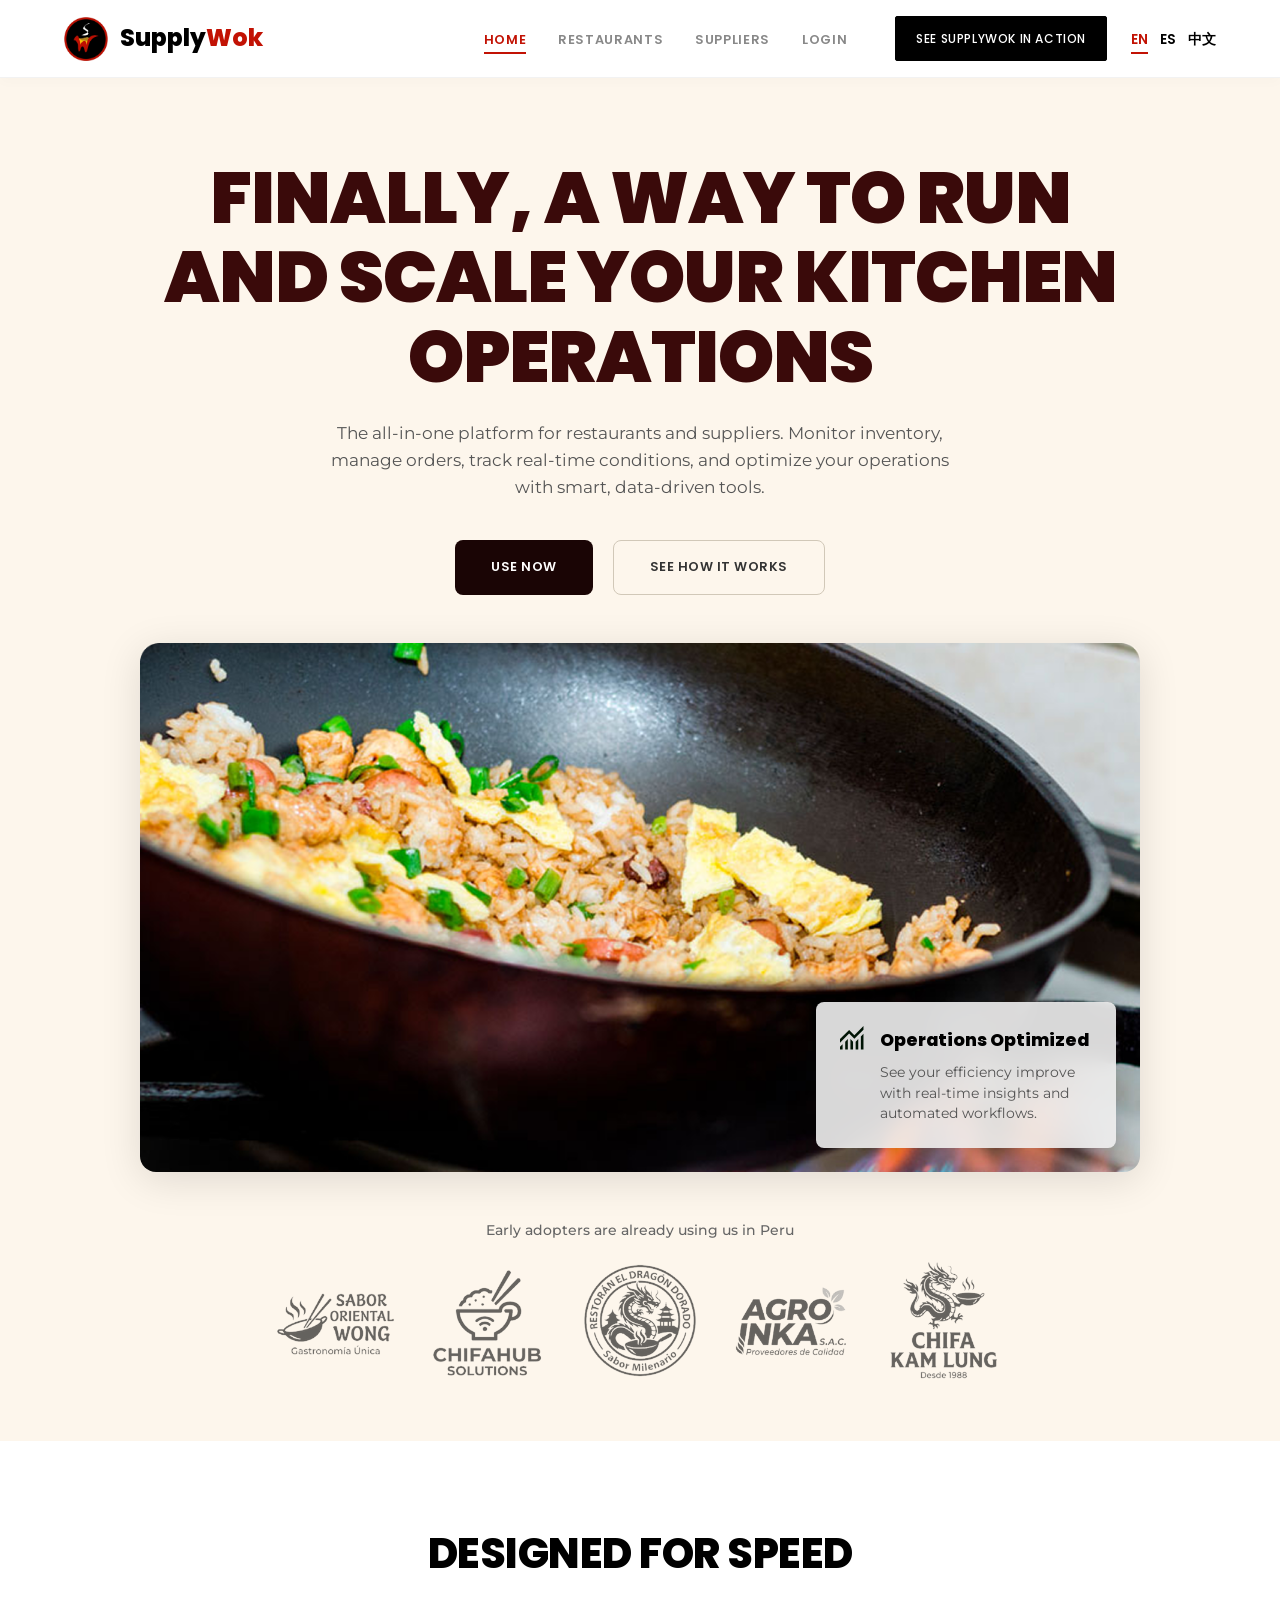
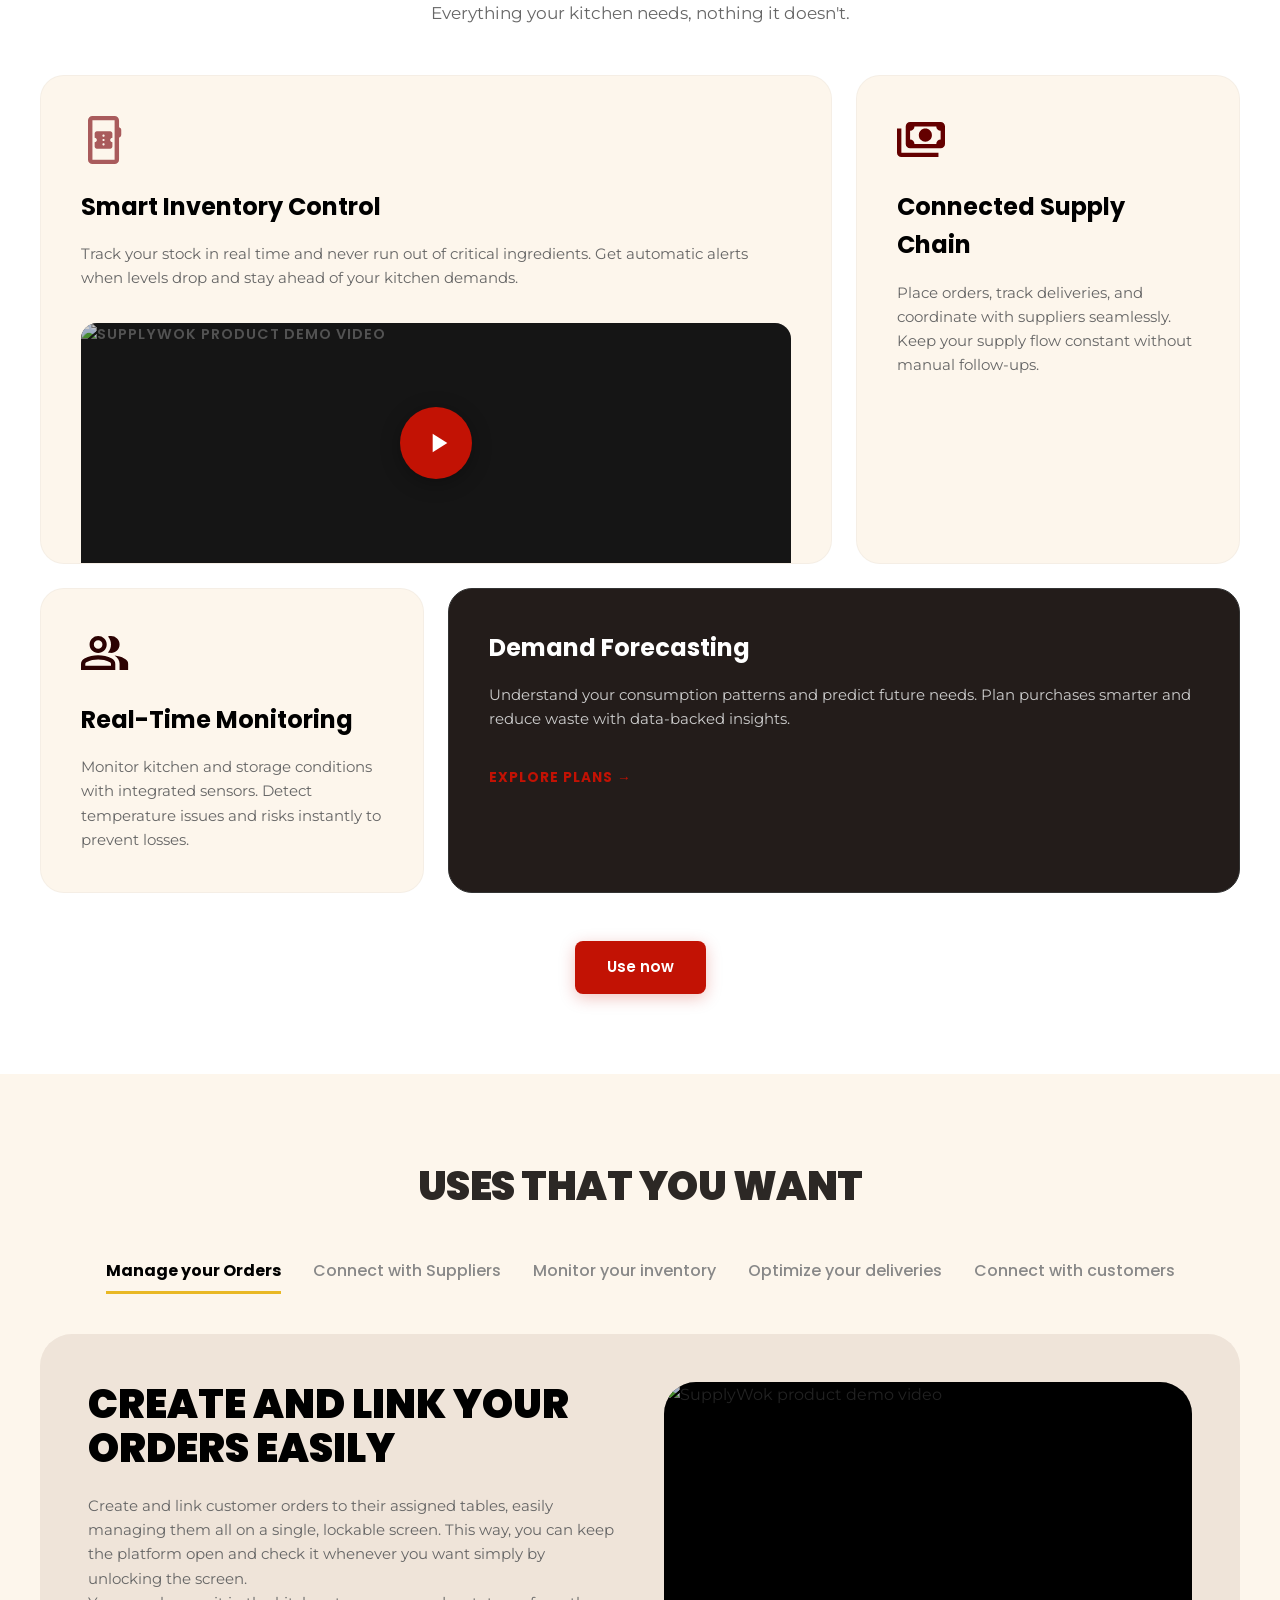
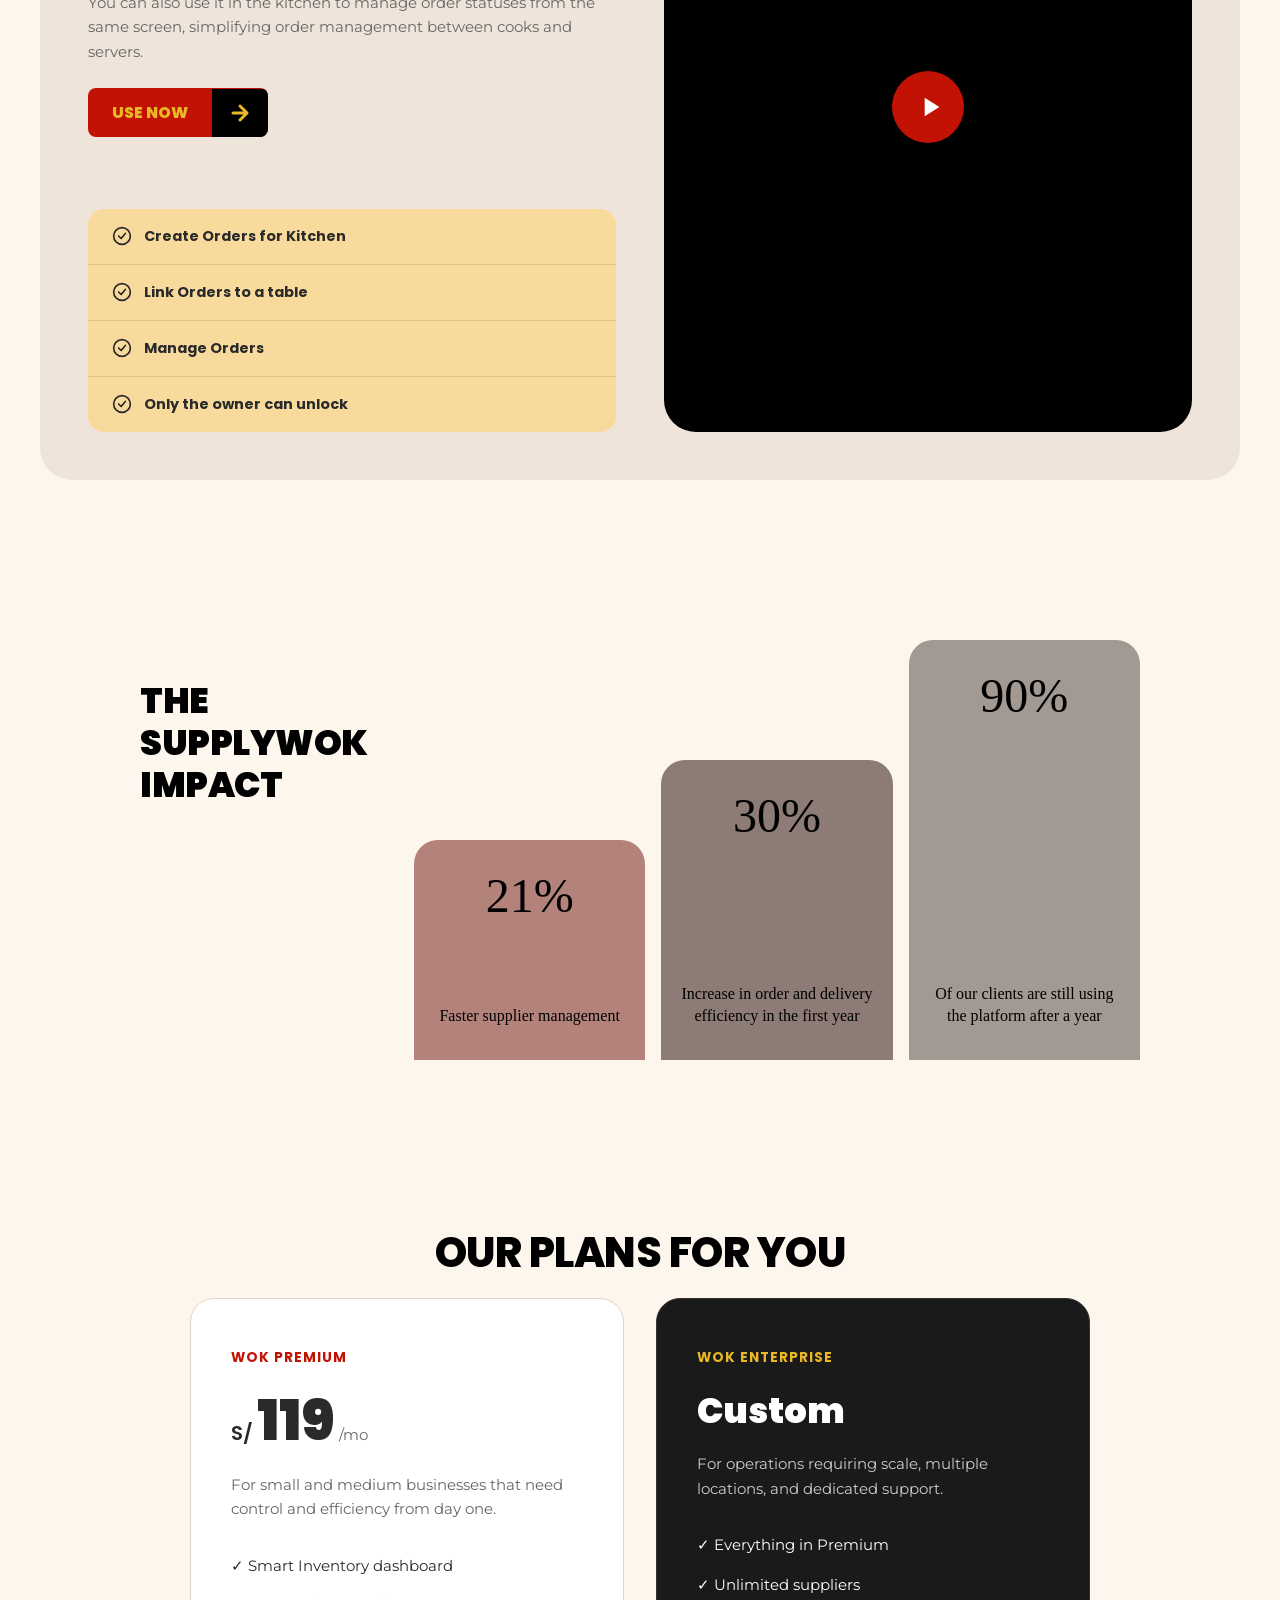
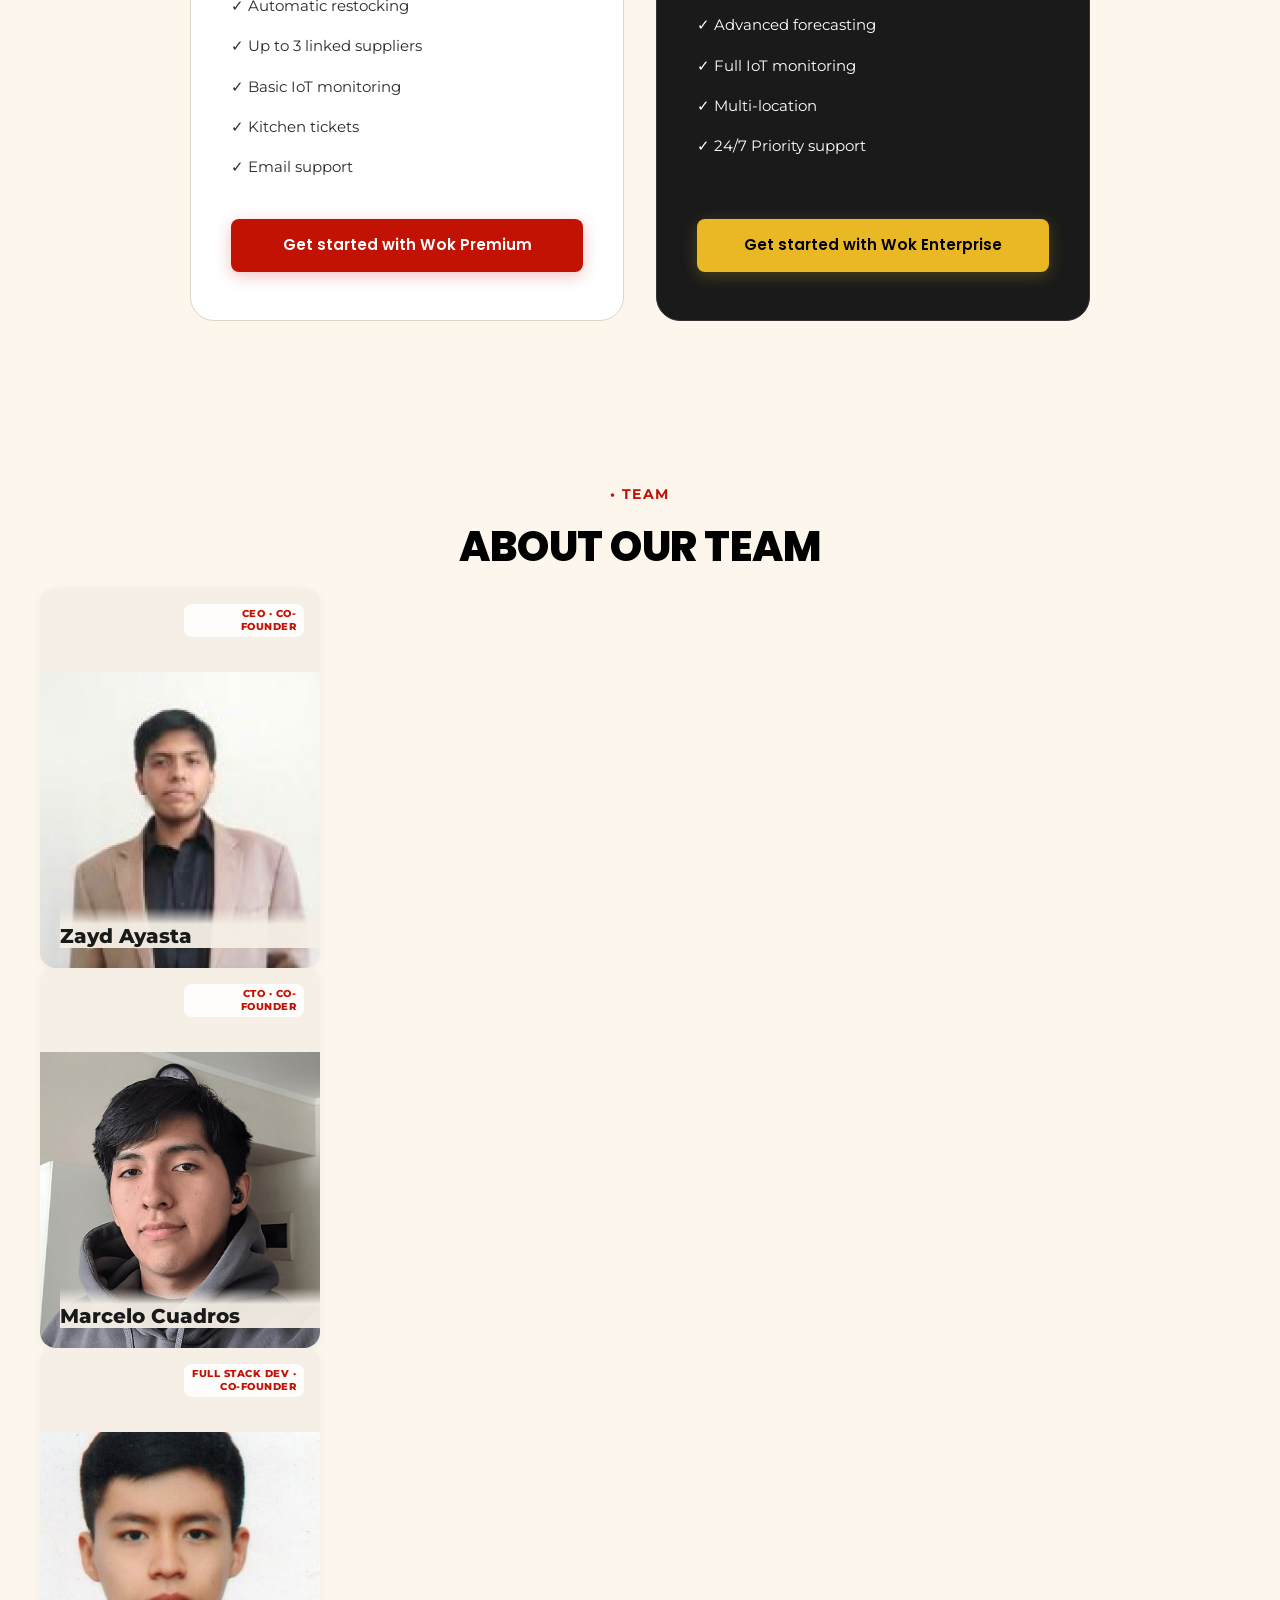
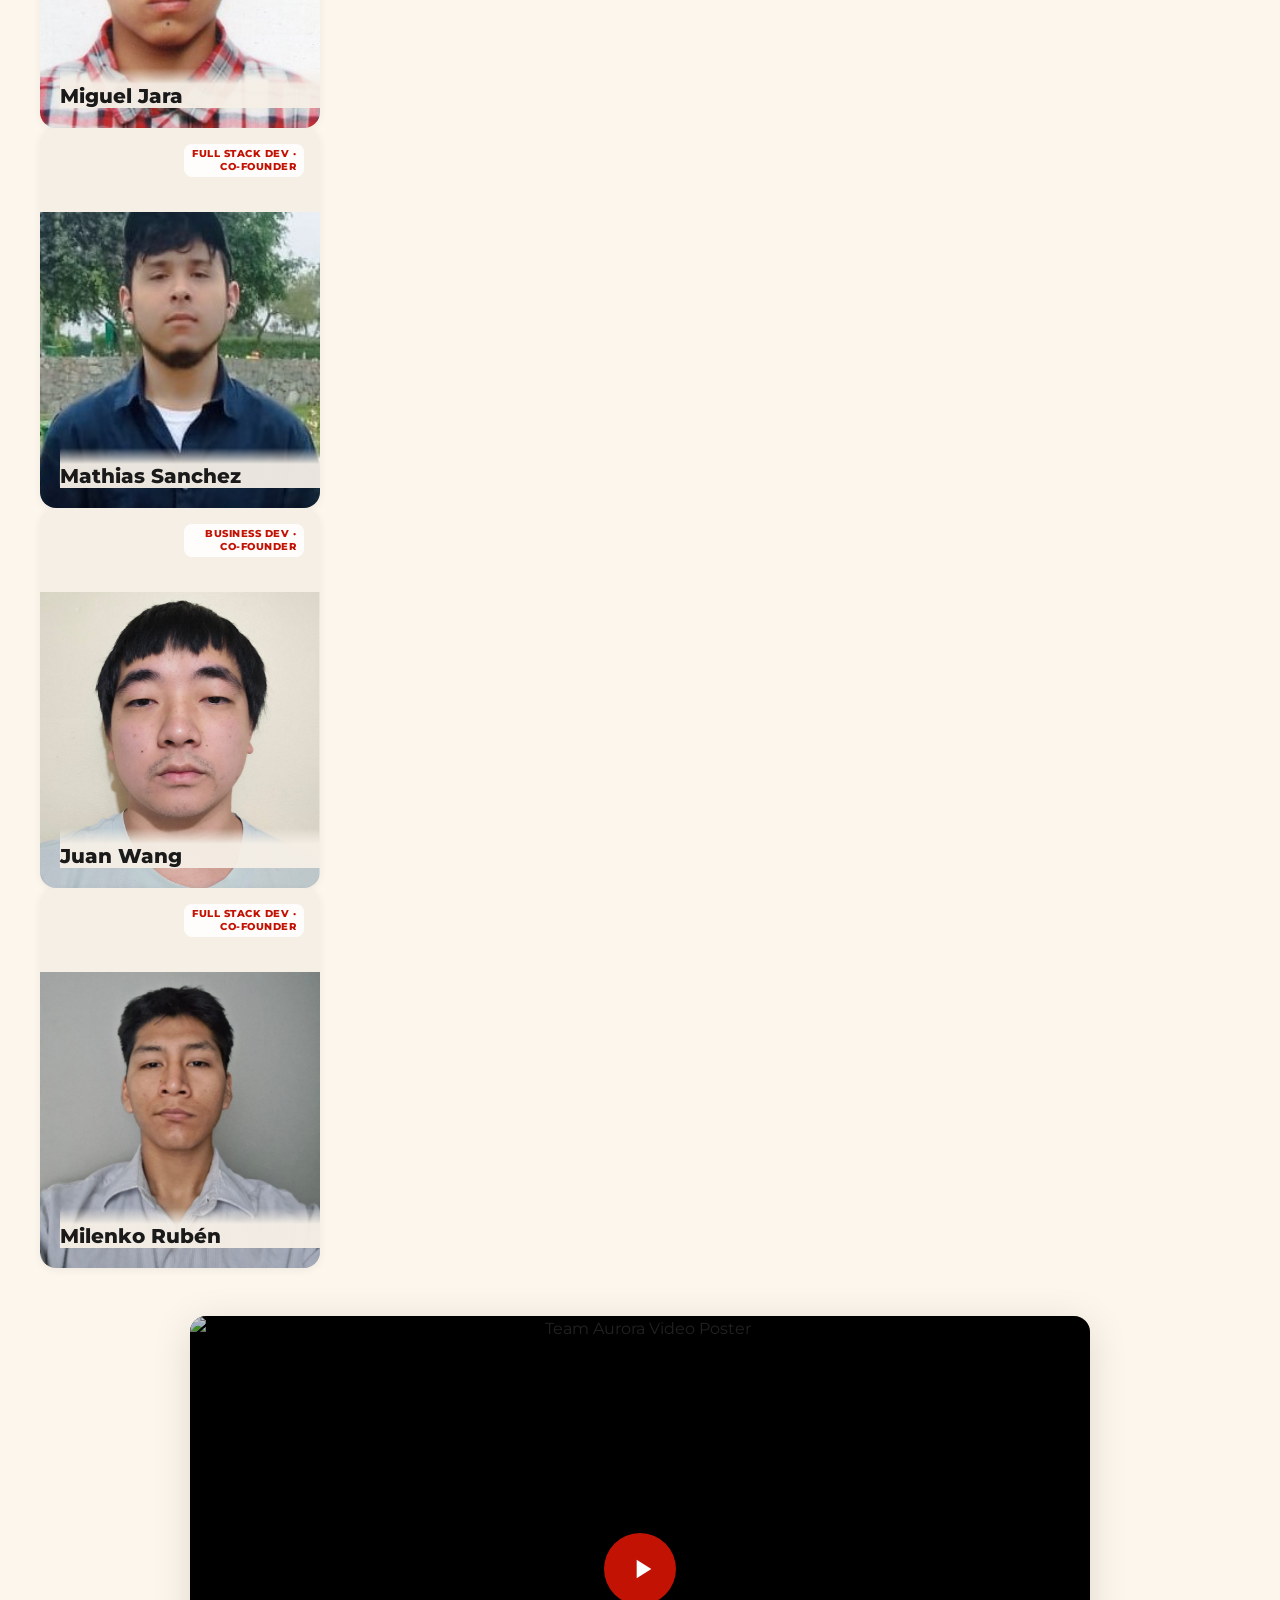
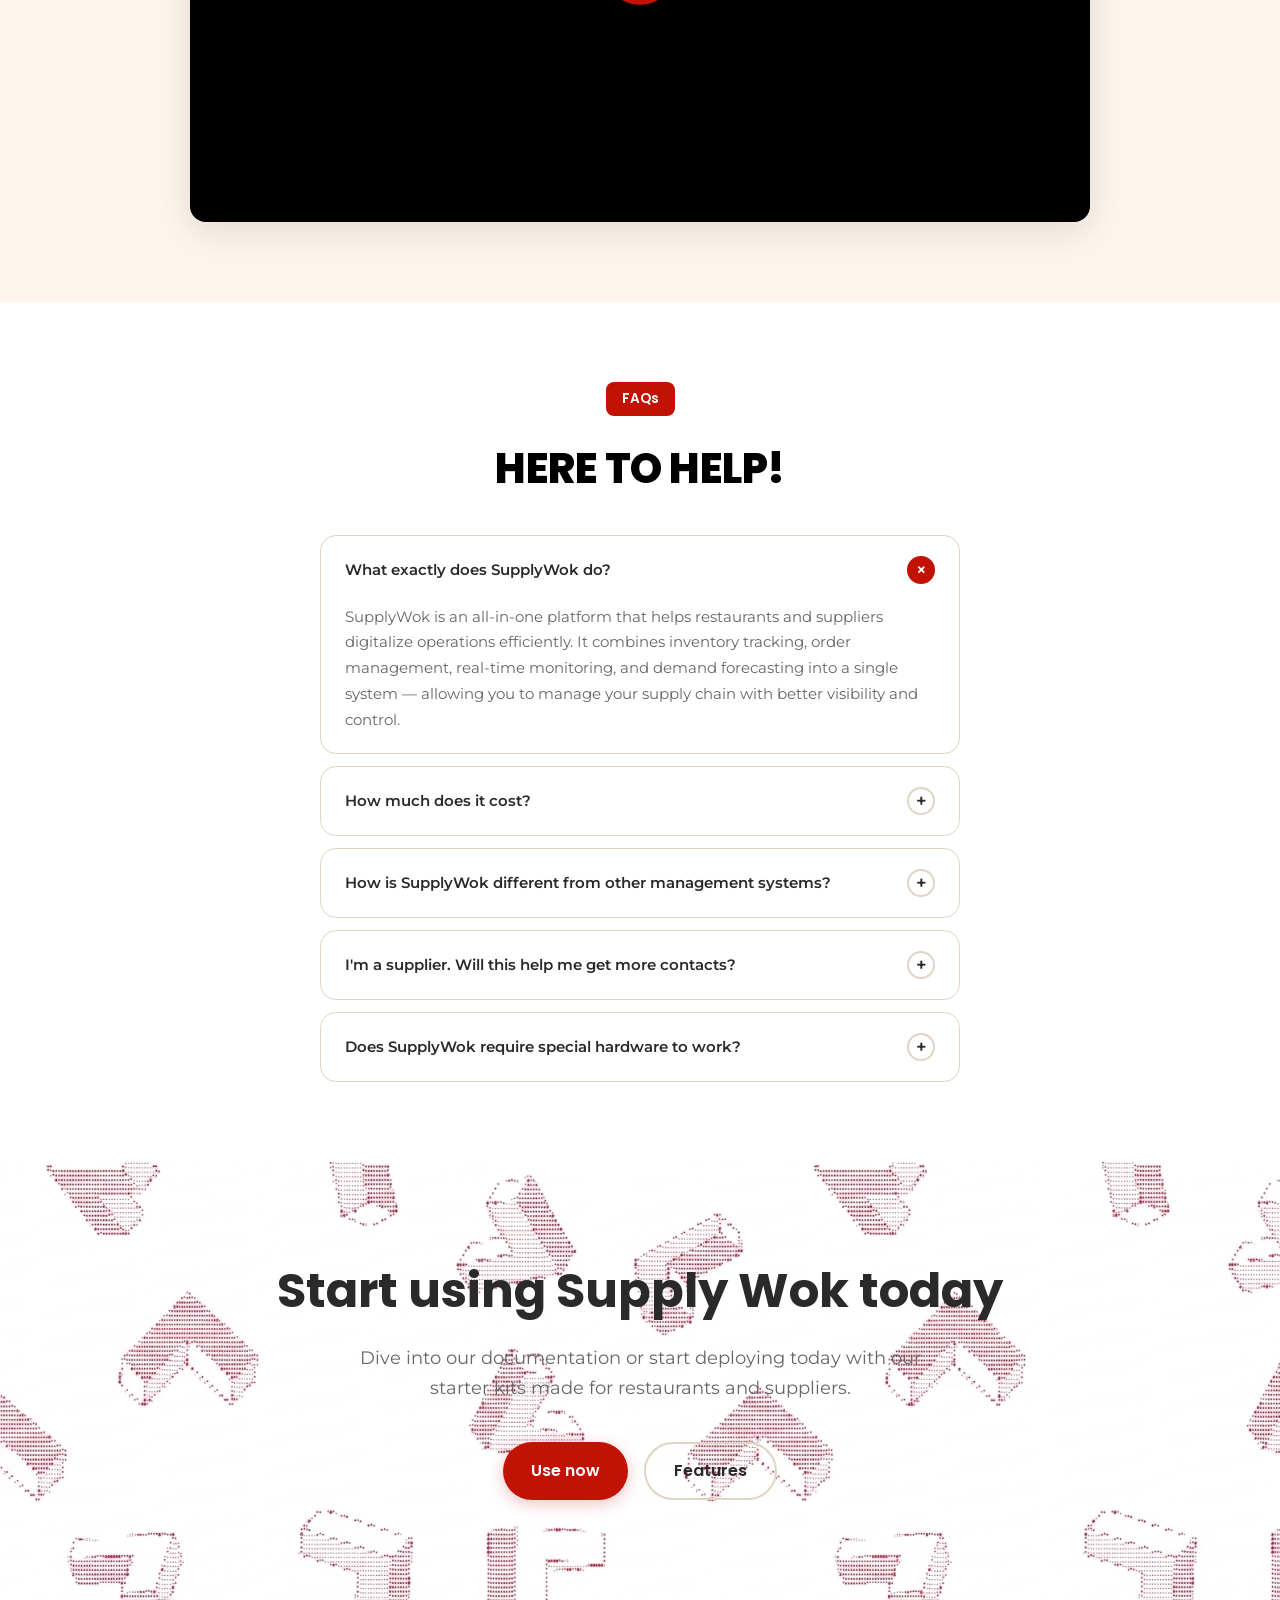
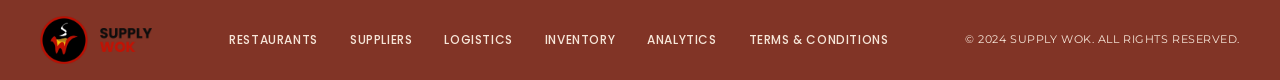
==== commit 83531eb9: "feat(team): restructure HTML markup for grid container" ====
--- a/index.html
+++ b/index.html
@@ -22,7 +22,7 @@
 
     <header class="header">
         <div class="header-container">
-            <a href="#" class="header-logo">
+            <a href="index.html" class="header-logo">
                 <img src="assets/images/supplywok-logo.png" alt="SupplyWok Logo" class="header-logo-img">
                 <span class="header-logo-text">Supply<span class="header-logo-highlight">Wok</span></span>
             </a>
@@ -40,7 +40,8 @@
                                 data-i18n="nav_restaurants">RESTAURANTS</a></li>
                         <li><a href="assets/pages/suppliers.html" class="header-link header-link--grey"
                                 data-i18n="nav_suppliers">SUPPLIERS</a></li>
-                        <li><a href="#login" class="header-link header-link--grey" data-i18n="nav_login">LOGIN</a>
+                        <li><a href="https://supplywok.web.app/" class="header-link header-link--grey"
+                                data-i18n="nav_login">LOGIN</a>
                         </li>
                     </ul>
                 </div>
@@ -78,7 +79,7 @@
                     <div class="hero-ctas">
                         <a href="https://supplywok.web.app/" class="btn btn--primary" data-i18n="hero_btn_try">Try
                             it</a>
-                        <a href=" " class="btn btn--outline" data-i18n="hero_btn_see">See how it works</a>
+                        <a href="#uses" class="btn btn--outline" data-i18n="hero_btn_see">See how it works</a>
                     </div>
                 </div>
 
@@ -133,8 +134,10 @@
                         </p>
                         <div class="features-card-visual">
                             <div class="features-graphic-placeholder features-graphic-placeholder--dark">
-                                <div class="video-facade features-video-facade" data-video-id="AzOyy7Oak_w" onclick="playUsesVideo(this)">
-                                    <img src="https://img.youtube.com/vi/AzOyy7Oak_w/maxresdefault.jpg" alt="SupplyWok product demo video" class="uses-video-thumbnail">
+                                <div class="video-facade features-video-facade" data-video-id="AzOyy7Oak_w"
+                                    onclick="playUsesVideo(this)">
+                                    <img src="https://img.youtube.com/vi/AzOyy7Oak_w/maxresdefault.jpg"
+                                        alt="SupplyWok product demo video" class="uses-video-thumbnail">
                                     <div class="play-button-overlay">
                                         <div class="play-button-icon">
                                             <svg viewBox="0 0 24 24">
@@ -251,8 +254,10 @@
                             </ul>
                         </div>
                         <div class="uses-visual">
-                            <div class="video-facade uses-video-facade" data-video-id="AzOyy7Oak_w" onclick="playUsesVideo(this)">
-                                <img src="https://img.youtube.com/vi/AzOyy7Oak_w/maxresdefault.jpg" alt="SupplyWok product demo video" class="uses-video-thumbnail">
+                            <div class="video-facade uses-video-facade" data-video-id="AzOyy7Oak_w"
+                                onclick="playUsesVideo(this)">
+                                <img src="https://img.youtube.com/vi/AzOyy7Oak_w/maxresdefault.jpg"
+                                    alt="SupplyWok product demo video" class="uses-video-thumbnail">
                                 <div class="play-button-overlay">
                                     <div class="play-button-icon">
                                         <svg viewBox="0 0 24 24">
@@ -317,8 +322,10 @@
                             </ul>
                         </div>
                         <div class="uses-visual">
-                            <div class="video-facade uses-video-facade" data-video-id="AzOyy7Oak_w" onclick="playUsesVideo(this)">
-                                <img src="https://img.youtube.com/vi/AzOyy7Oak_w/maxresdefault.jpg" alt="SupplyWok product demo video" class="uses-video-thumbnail">
+                            <div class="video-facade uses-video-facade" data-video-id="AzOyy7Oak_w"
+                                onclick="playUsesVideo(this)">
+                                <img src="https://img.youtube.com/vi/AzOyy7Oak_w/maxresdefault.jpg"
+                                    alt="SupplyWok product demo video" class="uses-video-thumbnail">
                                 <div class="play-button-overlay">
                                     <div class="play-button-icon">
                                         <svg viewBox="0 0 24 24">
@@ -381,8 +388,10 @@
                             </ul>
                         </div>
                         <div class="uses-visual">
-                            <div class="video-facade uses-video-facade" data-video-id="AzOyy7Oak_w" onclick="playUsesVideo(this)">
-                                <img src="https://img.youtube.com/vi/AzOyy7Oak_w/maxresdefault.jpg" alt="SupplyWok product demo video" class="uses-video-thumbnail">
+                            <div class="video-facade uses-video-facade" data-video-id="AzOyy7Oak_w"
+                                onclick="playUsesVideo(this)">
+                                <img src="https://img.youtube.com/vi/AzOyy7Oak_w/maxresdefault.jpg"
+                                    alt="SupplyWok product demo video" class="uses-video-thumbnail">
                                 <div class="play-button-overlay">
                                     <div class="play-button-icon">
                                         <svg viewBox="0 0 24 24">
@@ -446,8 +455,10 @@
                             </ul>
                         </div>
                         <div class="uses-visual">
-                            <div class="video-facade uses-video-facade" data-video-id="AzOyy7Oak_w" onclick="playUsesVideo(this)">
-                                <img src="https://img.youtube.com/vi/AzOyy7Oak_w/maxresdefault.jpg" alt="SupplyWok product demo video" class="uses-video-thumbnail">
+                            <div class="video-facade uses-video-facade" data-video-id="AzOyy7Oak_w"
+                                onclick="playUsesVideo(this)">
+                                <img src="https://img.youtube.com/vi/AzOyy7Oak_w/maxresdefault.jpg"
+                                    alt="SupplyWok product demo video" class="uses-video-thumbnail">
                                 <div class="play-button-overlay">
                                     <div class="play-button-icon">
                                         <svg viewBox="0 0 24 24">
@@ -511,8 +522,10 @@
                             </ul>
                         </div>
                         <div class="uses-visual">
-                            <div class="video-facade uses-video-facade" data-video-id="AzOyy7Oak_w" onclick="playUsesVideo(this)">
-                                <img src="https://img.youtube.com/vi/AzOyy7Oak_w/maxresdefault.jpg" alt="SupplyWok product demo video" class="uses-video-thumbnail">
+                            <div class="video-facade uses-video-facade" data-video-id="AzOyy7Oak_w"
+                                onclick="playUsesVideo(this)">
+                                <img src="https://img.youtube.com/vi/AzOyy7Oak_w/maxresdefault.jpg"
+                                    alt="SupplyWok product demo video" class="uses-video-thumbnail">
                                 <div class="play-button-overlay">
                                     <div class="play-button-icon">
                                         <svg viewBox="0 0 24 24">
@@ -616,86 +629,81 @@
                 <span class="team-badge" data-i18n="team_badge">• TEAM</span>
                 <h2 class="section-title" data-i18n="team_title">About our team</h2>
 
-                <div class="team-slider-outer">
-                    <button class="team-slider-btn team-slider-btn--left" aria-label="Anterior">←</button>
-
-                    <div class="team-slider-track">
-                        <!-- Card 1: Zayd Ayasta -->
-                        <div class="team-card">
-                            <span class="team-card-role">CEO · CO-FOUNDER</span>
-                            <div class="team-card-info">
-                                <h3 class="team-card-name">Zayd Ayasta</h3>
-                            </div>
-                            <div class="team-card-img-wrapper">
-                                <img src="assets/images/founders/zayd.jpg" alt="Zayd Ayasta" class="team-card-img">
-                            </div>
-                        </div>
-
-                        <!-- Card 2: Marcelo Cuadros -->
-                        <div class="team-card">
-                            <span class="team-card-role">CTO · CO-FOUNDER</span>
-                            <div class="team-card-info">
-                                <h3 class="team-card-name">Marcelo Cuadros</h3>
-                            </div>
-                            <div class="team-card-img-wrapper">
-                                <img src="assets/images/founders/marcelo.png" alt="Marcelo Cuadros"
-                                    class="team-card-img">
-                            </div>
-                        </div>
-
-                        <!-- Card 3: Miguel Jara -->
-                        <div class="team-card">
-                            <span class="team-card-role">FULL STACK DEV · CO-FOUNDER</span>
-                            <div class="team-card-info">
-                                <h3 class="team-card-name">Miguel Jara</h3>
-                            </div>
-                            <div class="team-card-img-wrapper">
-                                <img src="assets/images/founders/miguel.jpg" alt="Miguel Jara" class="team-card-img">
-                            </div>
-                        </div>
-
-                        <!-- Card 4: Mathias Sanchez -->
-                        <div class="team-card">
-                            <span class="team-card-role">FULL STACK DEV · CO-FOUNDER</span>
-                            <div class="team-card-info">
-                                <h3 class="team-card-name">Mathias Sanchez</h3>
-                            </div>
-                            <div class="team-card-img-wrapper">
-                                <img src="assets/images/founders/mathias.jpg" alt="Mathias Sanchez"
-                                    class="team-card-img">
-                            </div>
-                        </div>
-
-                        <!-- Card 5: Juan Wang -->
-                        <div class="team-card">
-                            <span class="team-card-role">BUSINESS DEV · CO-FOUNDER</span>
-                            <div class="team-card-info">
-                                <h3 class="team-card-name">Juan Wang</h3>
-                            </div>
-                            <div class="team-card-img-wrapper">
-                                <img src="assets/images/founders/juan.png" alt="Juan Wang" class="team-card-img">
-                            </div>
-                        </div>
-
-                        <!-- Card 6: Milenko Rubén Cayanchi Avila -->
-                        <div class="team-card">
-                            <span class="team-card-role">FULL STACK DEV · CO-FOUNDER</span>
-                            <div class="team-card-info">
-                                <h3 class="team-card-name">Milenko Rubén</h3>
-                            </div>
-                            <div class="team-card-img-wrapper">
-                                <img src="assets/images/founders/milenko-foto.png" alt="Milenko Rubén Cayanchi Avila"
-                                    class="team-card-img">
-                            </div>
-                        </div>
-                    </div>
-
-                    <button class="team-slider-btn team-slider-btn--right" aria-label="Siguiente">→</button>
+                <div class="team-grid">
+                    <!-- Card 1: Zayd Ayasta -->
+                    <div class="team-card">
+                        <span class="team-card-role">CEO · CO-FOUNDER</span>
+                        <div class="team-card-info">
+                            <h3 class="team-card-name">Zayd Ayasta</h3>
+                        </div>
+                        <div class="team-card-img-wrapper">
+                            <img src="assets/images/founders/zayd.jpg" alt="Zayd Ayasta" class="team-card-img">
+                        </div>
+                    </div>
+
+                    <!-- Card 2: Marcelo Cuadros -->
+                    <div class="team-card">
+                        <span class="team-card-role">CTO · CO-FOUNDER</span>
+                        <div class="team-card-info">
+                            <h3 class="team-card-name">Marcelo Cuadros</h3>
+                        </div>
+                        <div class="team-card-img-wrapper">
+                            <img src="assets/images/founders/marcelo.png" alt="Marcelo Cuadros"
+                                class="team-card-img">
+                        </div>
+                    </div>
+
+                    <!-- Card 3: Miguel Jara -->
+                    <div class="team-card">
+                        <span class="team-card-role">FULL STACK DEV · CO-FOUNDER</span>
+                        <div class="team-card-info">
+                            <h3 class="team-card-name">Miguel Jara</h3>
+                        </div>
+                        <div class="team-card-img-wrapper">
+                            <img src="assets/images/founders/miguel.jpg" alt="Miguel Jara" class="team-card-img">
+                        </div>
+                    </div>
+
+                    <!-- Card 4: Mathias Sanchez -->
+                    <div class="team-card">
+                        <span class="team-card-role">FULL STACK DEV · CO-FOUNDER</span>
+                        <div class="team-card-info">
+                            <h3 class="team-card-name">Mathias Sanchez</h3>
+                        </div>
+                        <div class="team-card-img-wrapper">
+                            <img src="assets/images/founders/mathias.jpg" alt="Mathias Sanchez"
+                                class="team-card-img">
+                        </div>
+                    </div>
+
+                    <!-- Card 5: Juan Wang -->
+                    <div class="team-card">
+                        <span class="team-card-role">BUSINESS DEV · CO-FOUNDER</span>
+                        <div class="team-card-info">
+                            <h3 class="team-card-name">Juan Wang</h3>
+                        </div>
+                        <div class="team-card-img-wrapper">
+                            <img src="assets/images/founders/juan.png" alt="Juan Wang" class="team-card-img">
+                        </div>
+                    </div>
+
+                    <!-- Card 6: Milenko Rubén Cayanchi Avila -->
+                    <div class="team-card">
+                        <span class="team-card-role">FULL STACK DEV · CO-FOUNDER</span>
+                        <div class="team-card-info">
+                            <h3 class="team-card-name">Milenko Rubén</h3>
+                        </div>
+                        <div class="team-card-img-wrapper">
+                            <img src="assets/images/founders/Milen-foto.jpeg" alt="Milenko Rubén Cayanchi Avila"
+                                class="team-card-img">
+                        </div>
+                    </div>
                 </div>
 
                 <div class="team-video-wrapper" id="team-video-container">
                     <div class="video-facade" onclick="playTeamVideo()">
-                        <img src="https://img.youtube.com/vi/V8HEQALGMGo/maxresdefault.jpg" alt="Team Aurora Video Poster" class="team-video-thumbnail">
+                        <img src="https://img.youtube.com/vi/V8HEQALGMGo/maxresdefault.jpg"
+                            alt="Team Aurora Video Poster" class="team-video-thumbnail">
                         <div class="play-button-overlay">
                             <div class="play-button-icon">
                                 <svg viewBox="0 0 24 24">
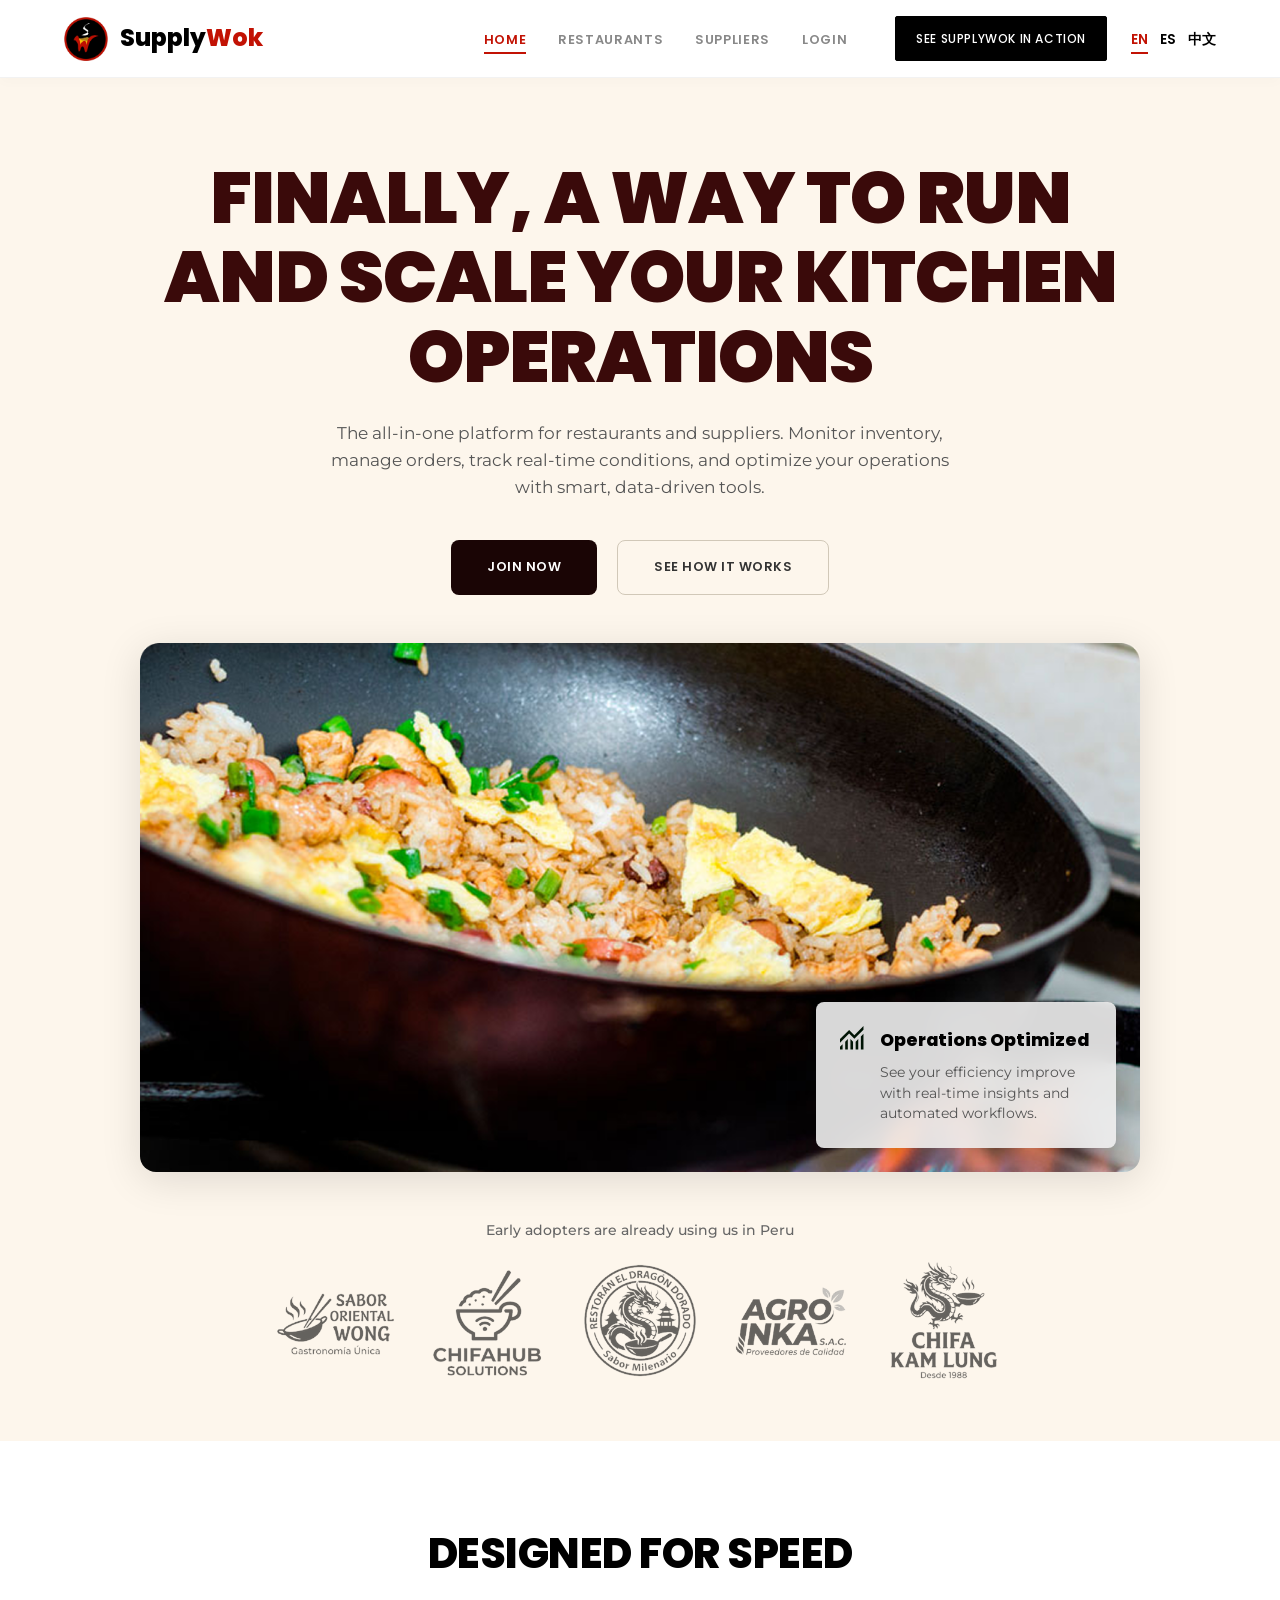
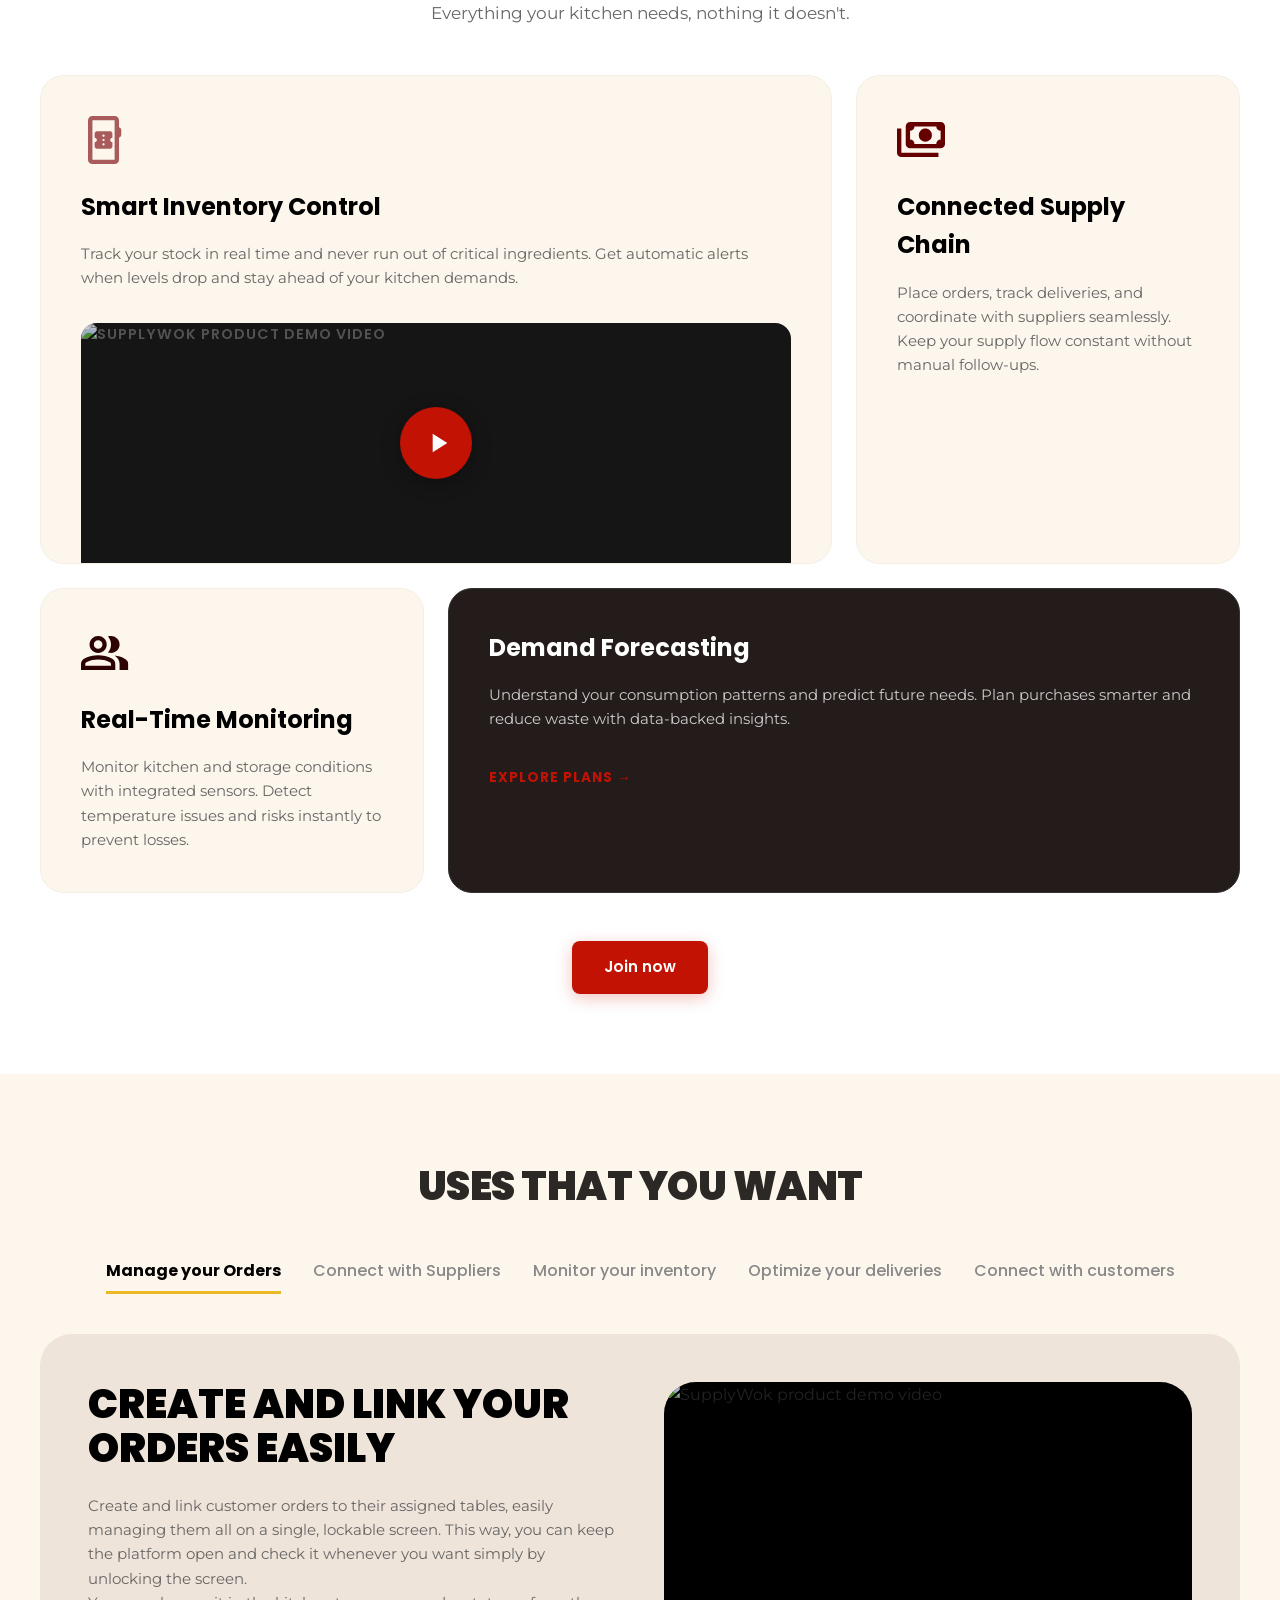
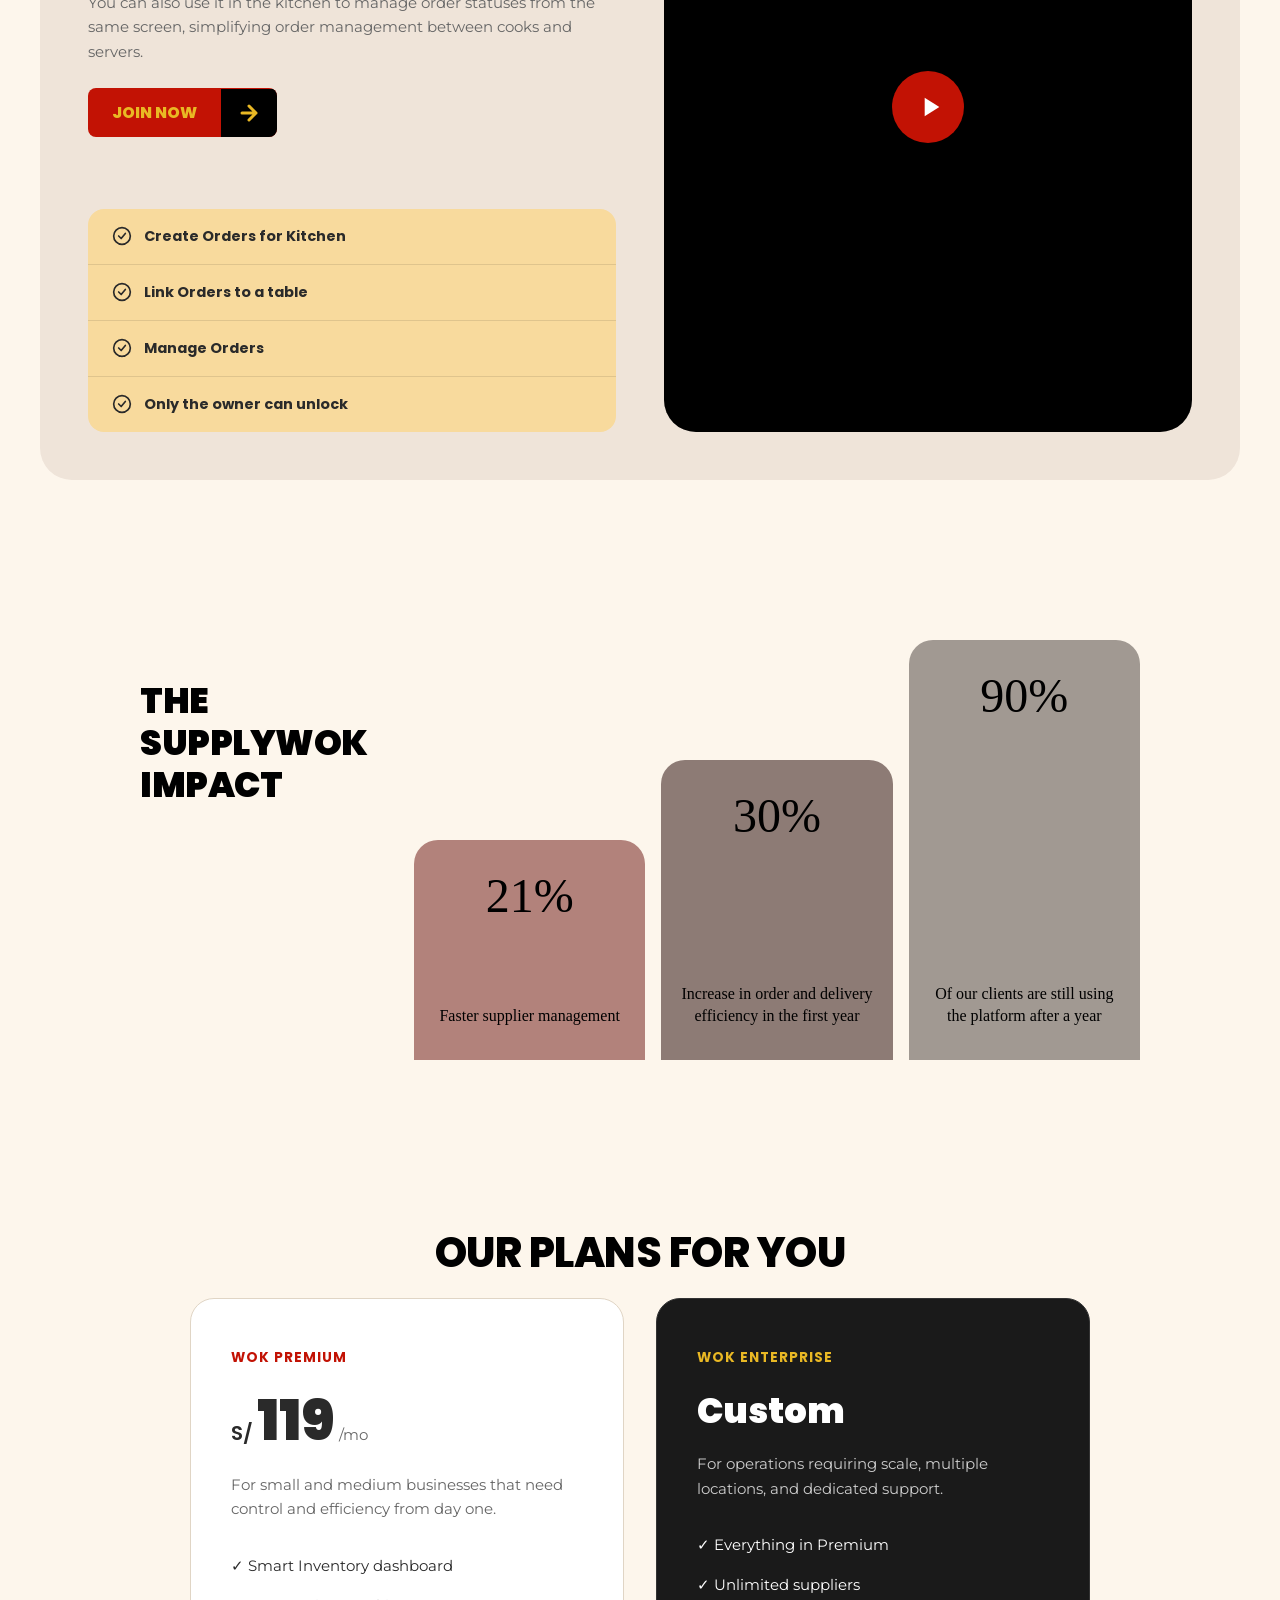
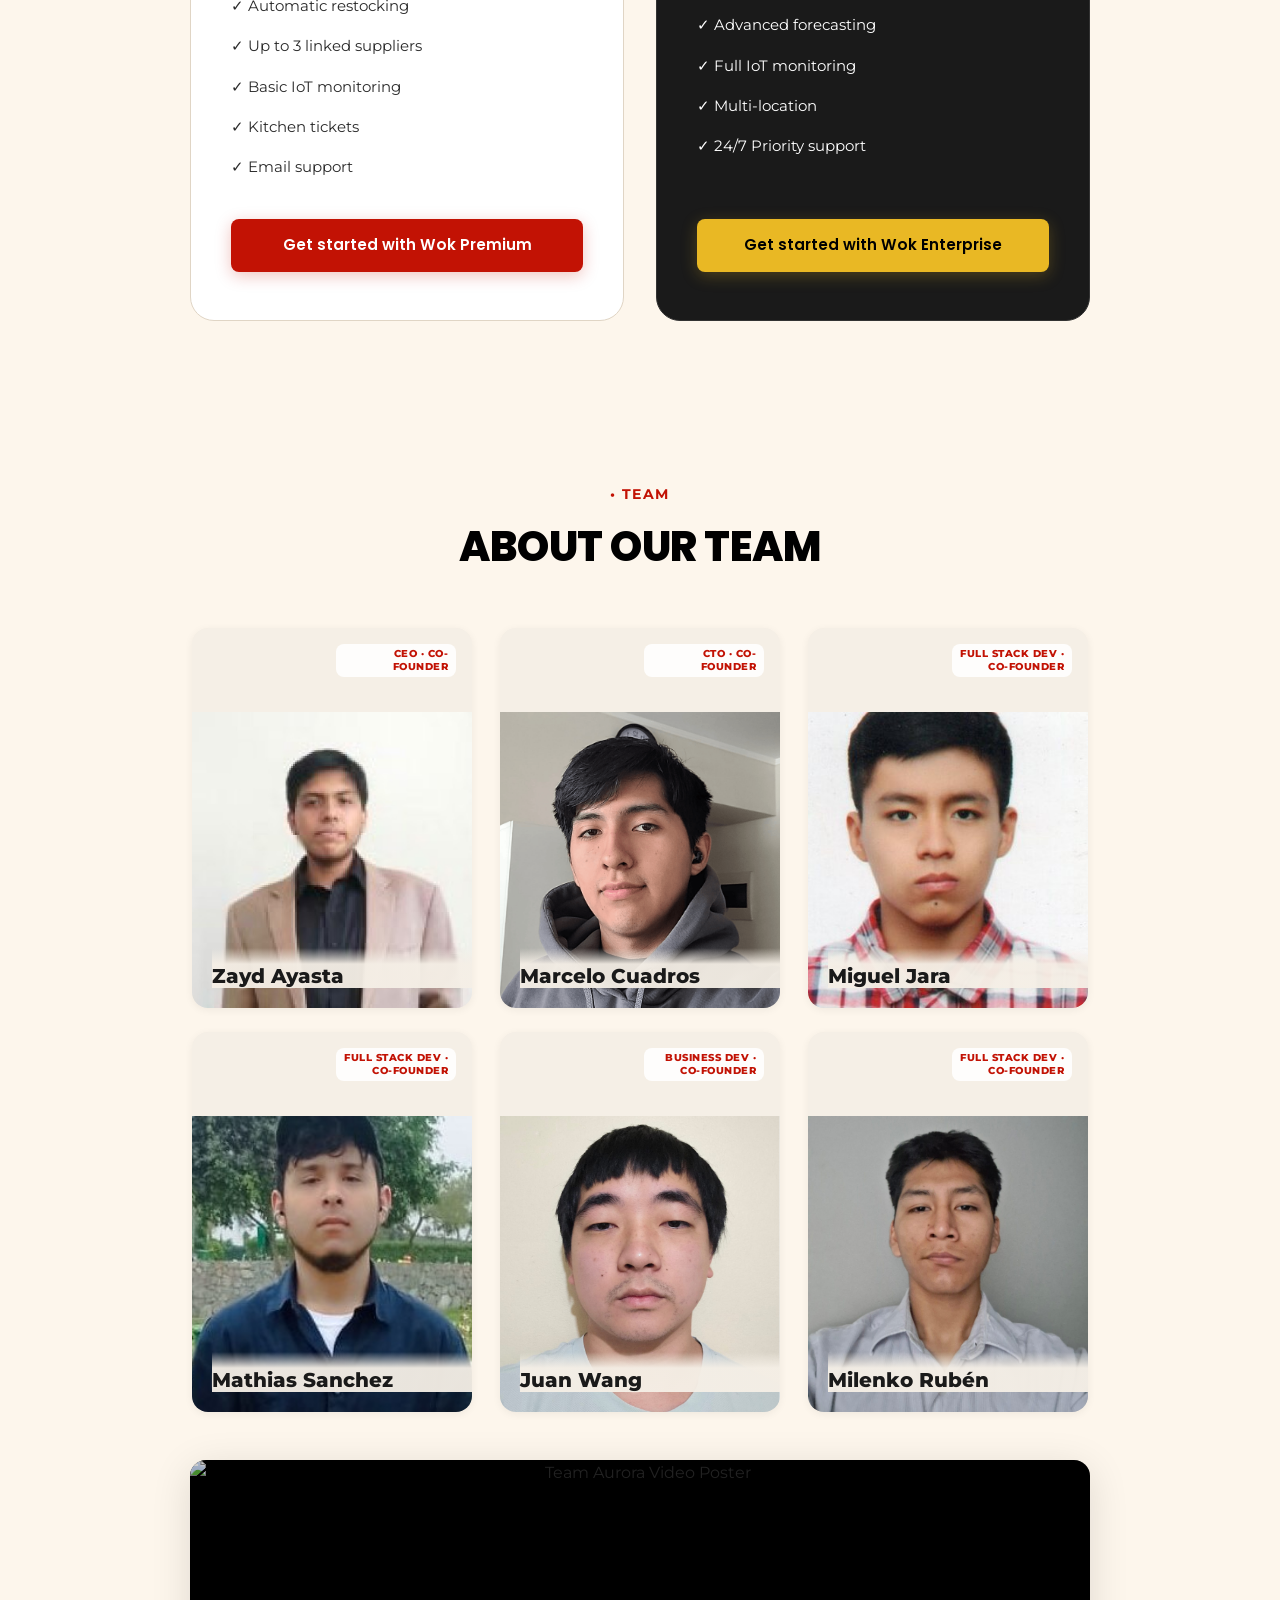
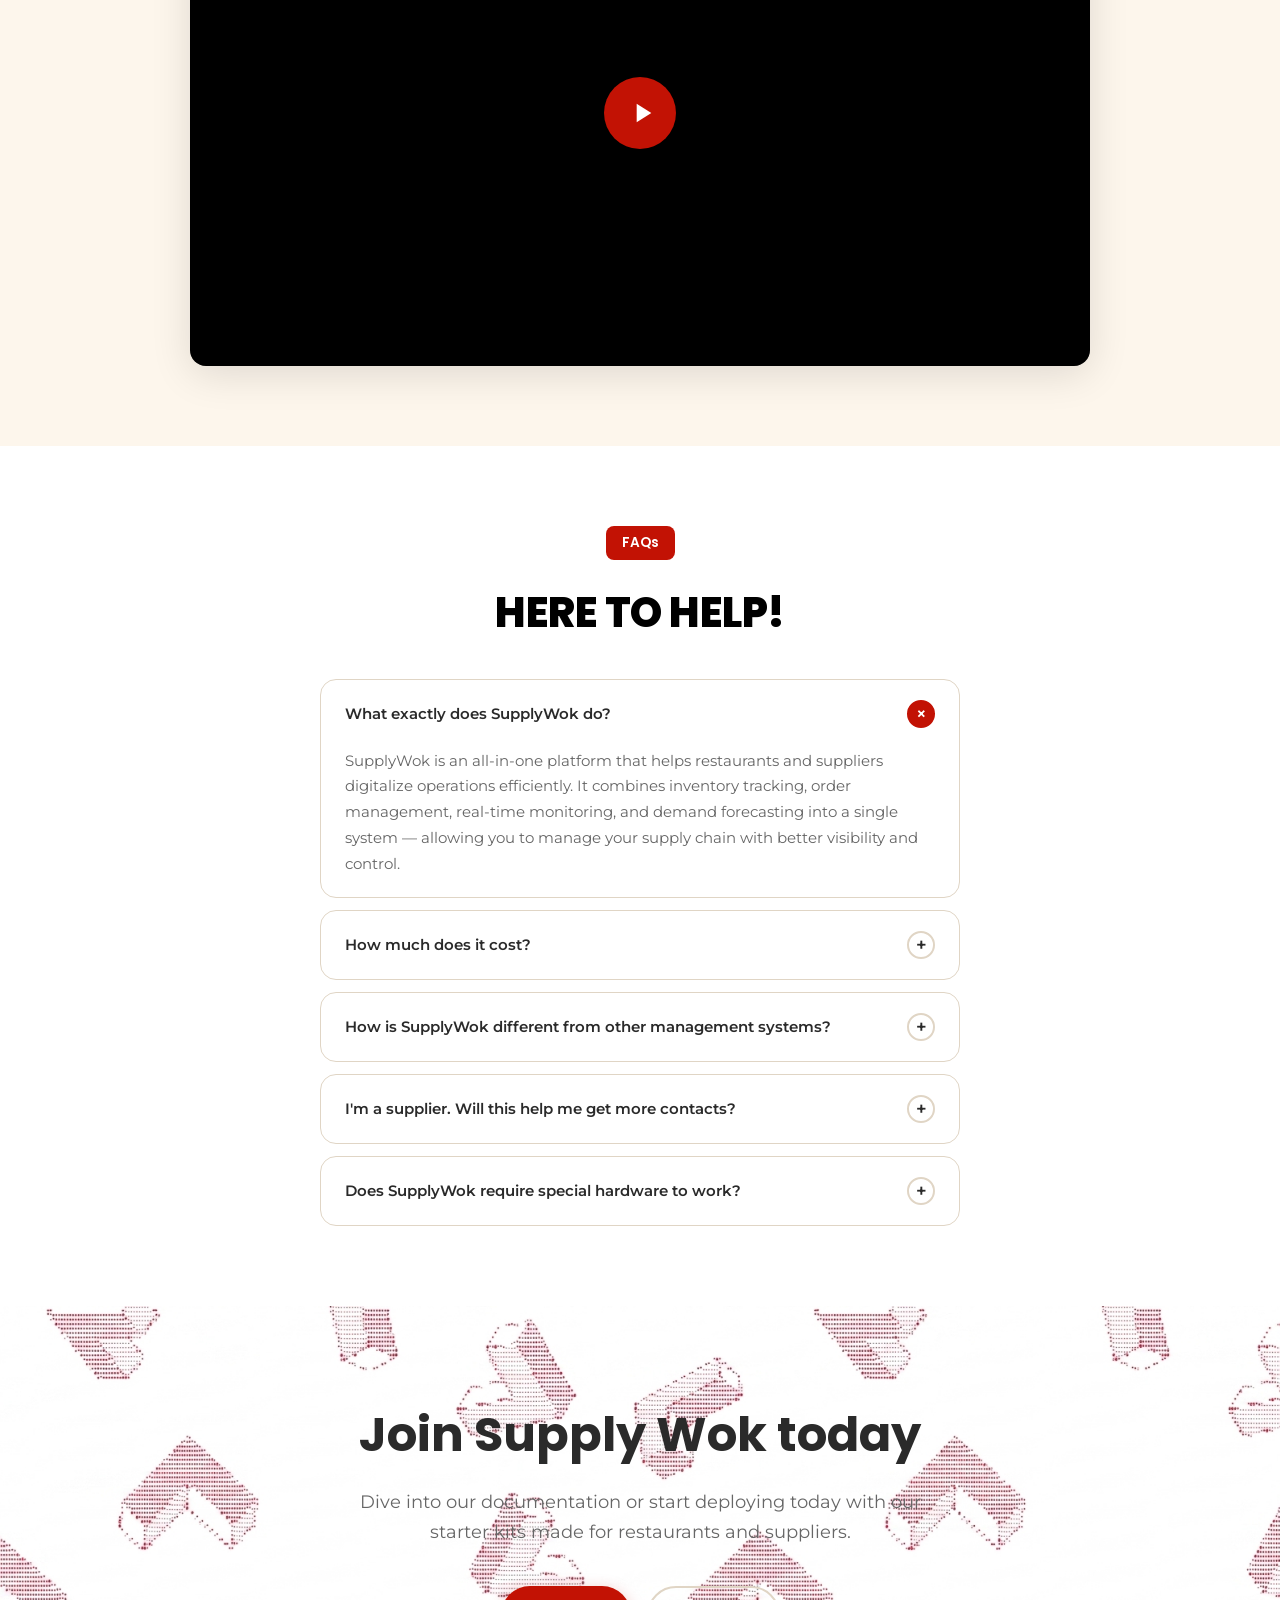
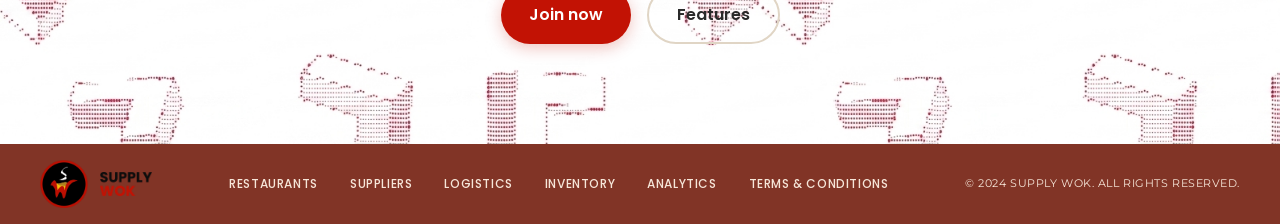
==== commit e5c2abff: "feat(landing): change CTA button copy across all pages" ====
--- a/index.html
+++ b/index.html
@@ -77,8 +77,8 @@
                         real-time conditions, and optimize your operations with smart, data-driven tools.</p>
 
                     <div class="hero-ctas">
-                        <a href="https://supplywok.web.app/" class="btn btn--primary" data-i18n="hero_btn_try">Try
-                            it</a>
+                        <a href="https://supplywok.web.app/" class="btn btn--primary" data-i18n="hero_btn_try">Join
+                            now</a>
                         <a href="#uses" class="btn btn--outline" data-i18n="hero_btn_see">See how it works</a>
                     </div>
                 </div>
@@ -181,7 +181,7 @@
                 </div>
                 <!-- Secondary CTA (T25) -->
                 <div class="section-cta" style="text-align: center; margin-top: 48px;">
-                    <a href="https://supplywok.web.app/" class="btn btn--primary" data-i18n="feat_cta">Try it now</a>
+                    <a href="https://supplywok.web.app/" class="btn btn--primary" data-i18n="feat_cta">Join now</a>
                 </div>
             </div>
         </section>
@@ -213,7 +213,7 @@
                                 servers.</p>
 
                             <a href="https://supplywok.web.app/" class="uses-btn">
-                                <span data-i18n="uses_btn">TRY IT NOW</span>
+                                <span data-i18n="uses_btn">JOIN NOW</span>
                                 <div class="uses-btn-icon">
                                     <svg viewBox="0 0 24 24">
                                         <path d="M5 12h14M12 5l7 7-7 7" stroke="currentColor" stroke-width="3"
@@ -281,7 +281,7 @@
                                 servers.</p>
 
                             <a href="https://supplywok.web.app/" class="uses-btn">
-                                <span data-i18n="uses_btn">TRY IT NOW</span>
+                                <span data-i18n="uses_btn">JOIN NOW</span>
                                 <div class="uses-btn-icon">
                                     <svg viewBox="0 0 24 24">
                                         <path d="M5 12h14M12 5l7 7-7 7" stroke="currentColor" stroke-width="3"
@@ -347,7 +347,7 @@
                                 many supplies you have left to use in the meals you offer.</p>
 
                             <a href="https://supplywok.web.app/" class="uses-btn">
-                                <span data-i18n="uses_btn">TRY IT NOW</span>
+                                <span data-i18n="uses_btn">JOIN NOW</span>
                                 <div class="uses-btn-icon">
                                     <svg viewBox="0 0 24 24">
                                         <path d="M5 12h14M12 5l7 7-7 7" stroke="currentColor" stroke-width="3"
@@ -414,7 +414,7 @@
                                 that have requested supplies, all in one route.</p>
 
                             <a href="https://supplywok.web.app/" class="uses-btn">
-                                <span data-i18n="uses_btn">TRY IT NOW</span>
+                                <span data-i18n="uses_btn">JOIN NOW</span>
                                 <div class="uses-btn-icon">
                                     <svg viewBox="0 0 24 24">
                                         <path d="M5 12h14M12 5l7 7-7 7" stroke="currentColor" stroke-width="3"
@@ -481,7 +481,7 @@
                                 potential orders for your business.</p>
 
                             <a href="https://supplywok.web.app/" class="uses-btn">
-                                <span data-i18n="uses_btn">TRY IT NOW</span>
+                                <span data-i18n="uses_btn">JOIN NOW</span>
                                 <div class="uses-btn-icon">
                                     <svg viewBox="0 0 24 24">
                                         <path d="M5 12h14M12 5l7 7-7 7" stroke="currentColor" stroke-width="3"
@@ -648,8 +648,7 @@
                             <h3 class="team-card-name">Marcelo Cuadros</h3>
                         </div>
                         <div class="team-card-img-wrapper">
-                            <img src="assets/images/founders/marcelo.png" alt="Marcelo Cuadros"
-                                class="team-card-img">
+                            <img src="assets/images/founders/marcelo.png" alt="Marcelo Cuadros" class="team-card-img">
                         </div>
                     </div>
 
@@ -671,8 +670,7 @@
                             <h3 class="team-card-name">Mathias Sanchez</h3>
                         </div>
                         <div class="team-card-img-wrapper">
-                            <img src="assets/images/founders/mathias.jpg" alt="Mathias Sanchez"
-                                class="team-card-img">
+                            <img src="assets/images/founders/mathias.jpg" alt="Mathias Sanchez" class="team-card-img">
                         </div>
                     </div>
 
@@ -806,11 +804,11 @@
         <!-- CTA Section -->
         <section class="cta">
             <div class="cta-container">
-                <h2 class="cta-title" data-i18n="cta_title">Start using Supply Wok today</h2>
+                <h2 class="cta-title" data-i18n="cta_title">Join Supply Wok today</h2>
                 <p class="cta-desc" data-i18n="cta_desc">Dive into our documentation or start deploying today with our
                     starter kits made for restaurants and suppliers.</p>
                 <div class="cta-buttons">
-                    <a href="https://supplywok.web.app/" class="btn btn--primary" data-i18n="cta_btn_use">Use now</a>
+                    <a href="https://supplywok.web.app/" class="btn btn--primary" data-i18n="cta_btn_use">Join now</a>
                     <a href="#features" class="btn btn--outline" data-i18n="cta_btn_features">Features</a>
                 </div>
             </div>
--- a/assets/styles/main.css
+++ b/assets/styles/main.css
@@ -936,59 +936,14 @@
   margin: 0 auto;
 }
 
-.team-slider-outer {
-  position: relative;
-  display: flex;
-  align-items: center;
-  justify-content: center;
-  gap: 16px;
-  margin: 48px 0;
-  width: 100%;
-}
-
-.team-slider-btn {
-  background-color: var(--color-black);
-  color: var(--color-bg);
-  border: none;
-  border-radius: 50%;
-  width: 48px;
-  height: 48px;
-  display: flex;
-  align-items: center;
-  justify-content: center;
-  font-size: 1.25rem;
-  font-weight: bold;
-  cursor: pointer;
-  box-shadow: var(--shadow-sm);
-  transition: background-color 0.3s ease, transform 0.2s ease, opacity 0.3s ease;
-  z-index: 10;
-  flex-shrink: 0;
-}
-
-.team-slider-btn:hover {
-  background-color: var(--color-primary);
-  transform: scale(1.08);
-}
-
-.team-slider-btn:active {
-  transform: scale(0.95);
-}
-
-.team-slider-track {
-  display: flex;
+.team-grid {
+  display: grid;
+  grid-template-columns: repeat(3, 1fr);
   gap: 24px;
-  overflow-x: auto;
-  scroll-behavior: smooth;
-  padding: 16px 8px;
   max-width: 900px;
-  width: 100%;
-  scrollbar-width: none; /* Firefox */
-  -ms-overflow-style: none; /* IE/Edge */
-  -webkit-overflow-scrolling: touch;
-}
-
-.team-slider-track::-webkit-scrollbar {
-  display: none; /* Chrome, Safari, Opera */
+  margin: 48px auto;
+  width: 100%;
+  justify-items: center;
 }
 
 .team-card {
@@ -998,8 +953,8 @@
   justify-content: space-between;
   overflow: hidden;
   height: 380px;
-  width: 280px;
-  flex-shrink: 0;
+  width: 100%;
+  max-width: 280px;
   background-color: #F5EFE6;
   border-radius: var(--radius-md);
   box-shadow: var(--shadow-sm);
@@ -1108,29 +1063,26 @@
     padding: 60px 16px;
   }
   
-  .team-slider-outer {
-    gap: 8px;
-    margin: 32px 0;
-  }
-  
-  .team-slider-btn {
-    width: 40px;
-    height: 40px;
-    font-size: 1.1rem;
-  }
-  
-  .team-slider-track {
+  .team-grid {
+    grid-template-columns: repeat(2, 1fr);
     gap: 16px;
-    padding: 12px 4px;
+    margin: 32px auto;
   }
   
   .team-card {
     height: 340px;
-    width: 250px;
+    width: 100%;
+    max-width: 250px;
   }
   
   .team-card-name {
     font-size: 1.2rem;
+  }
+}
+
+@media (max-width: 580px) {
+  .team-grid {
+    grid-template-columns: 1fr;
   }
 }
 
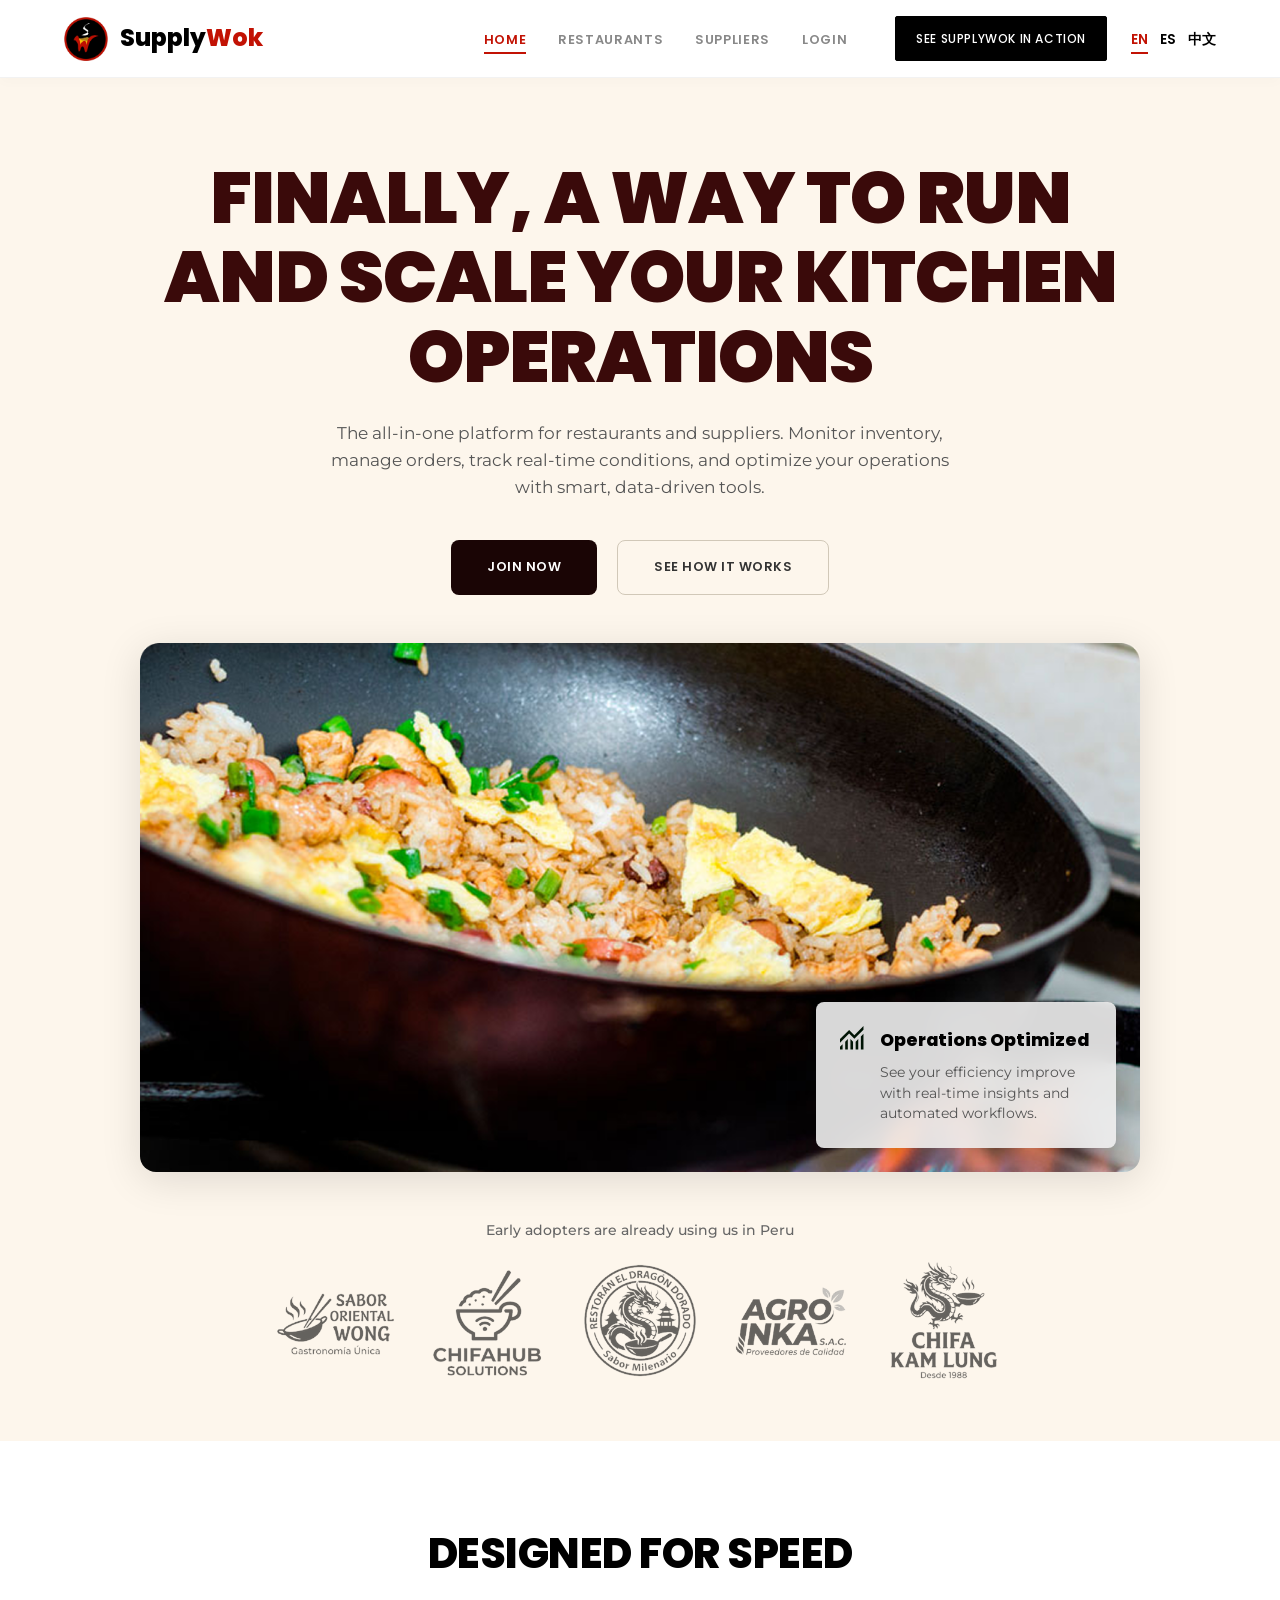
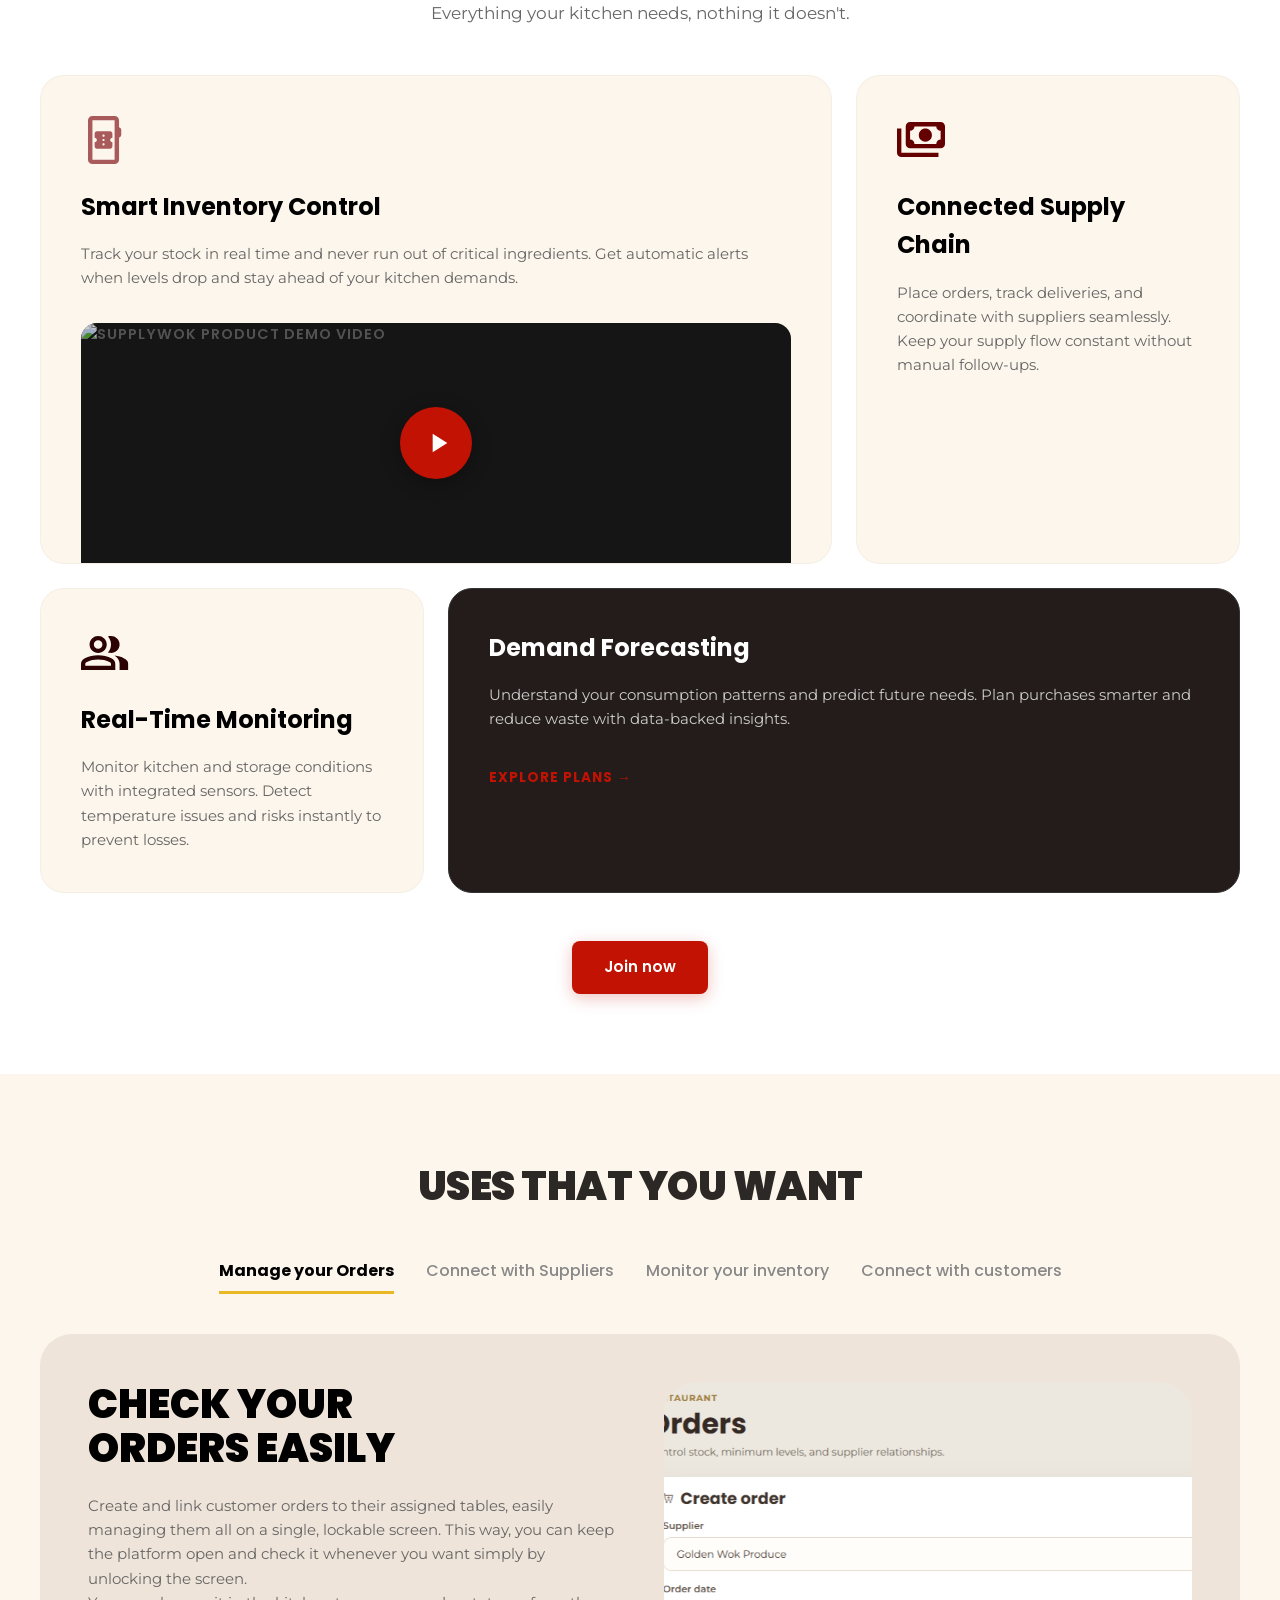
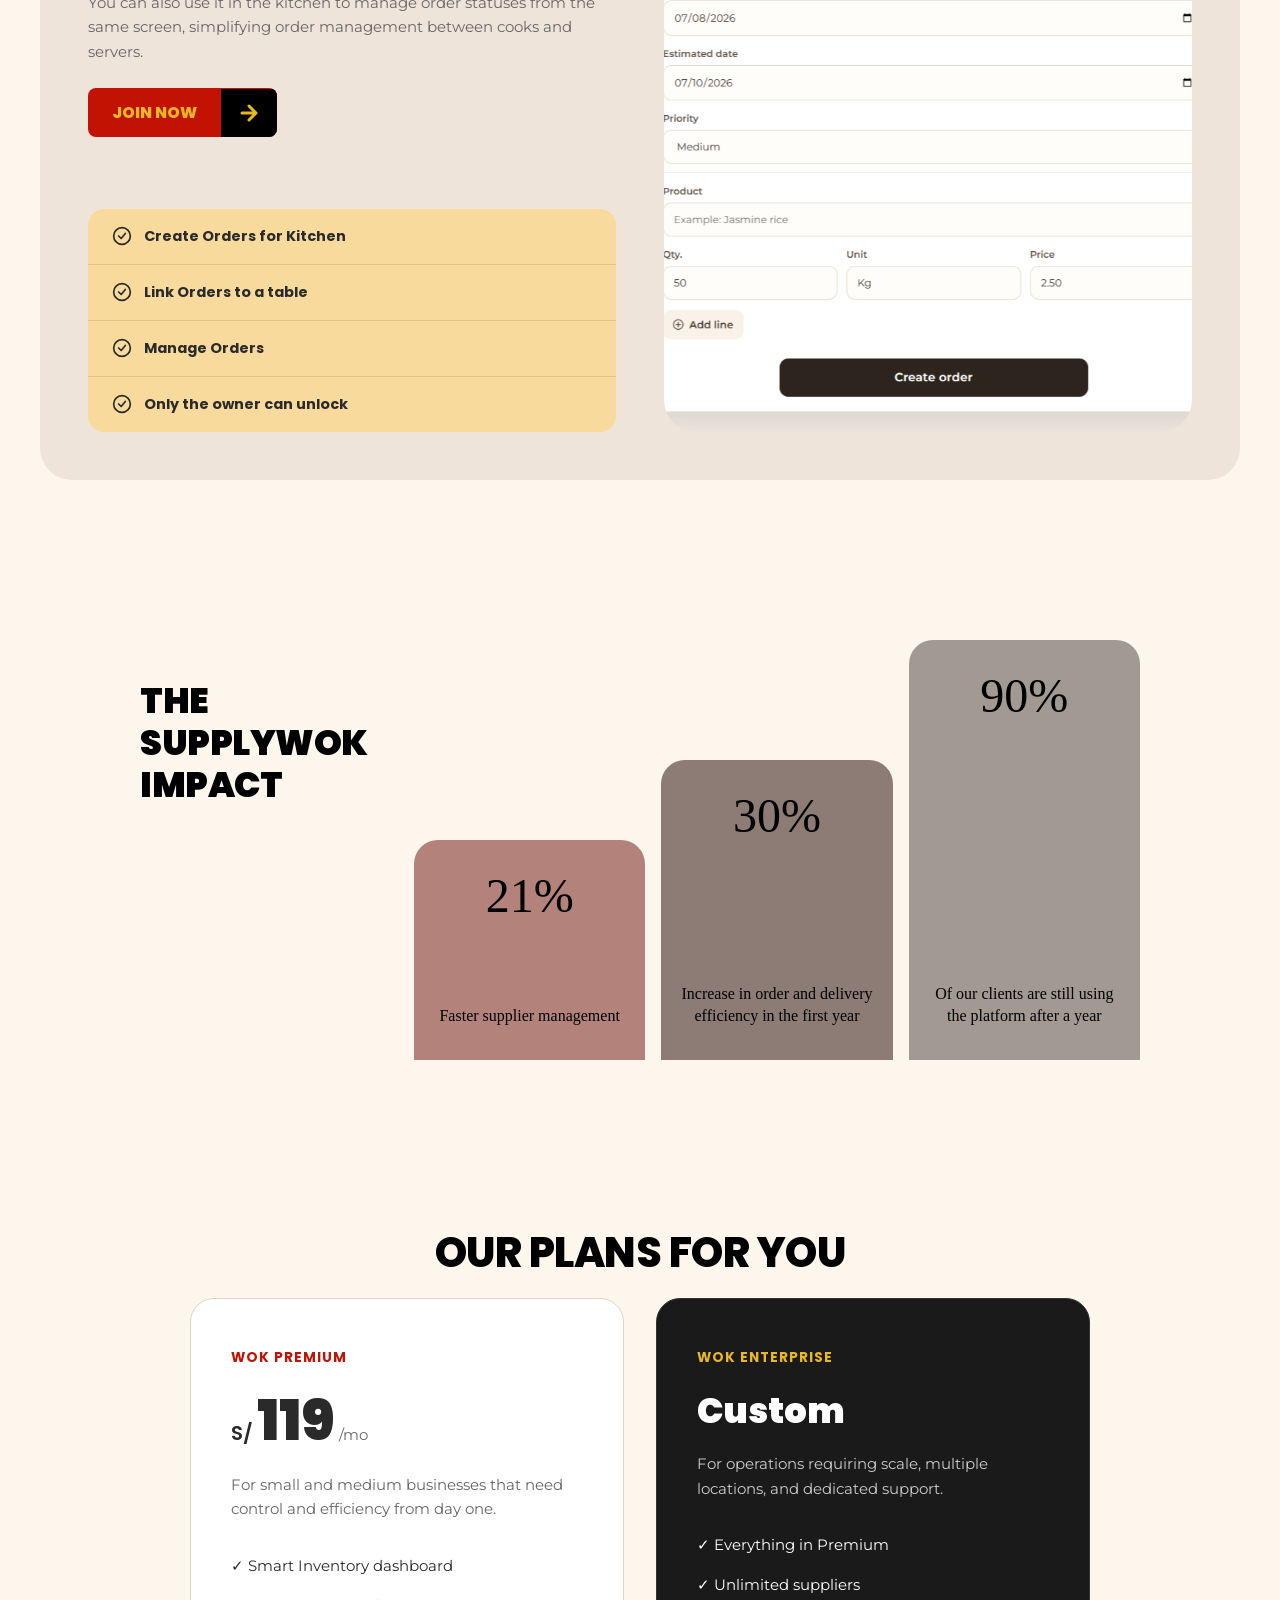
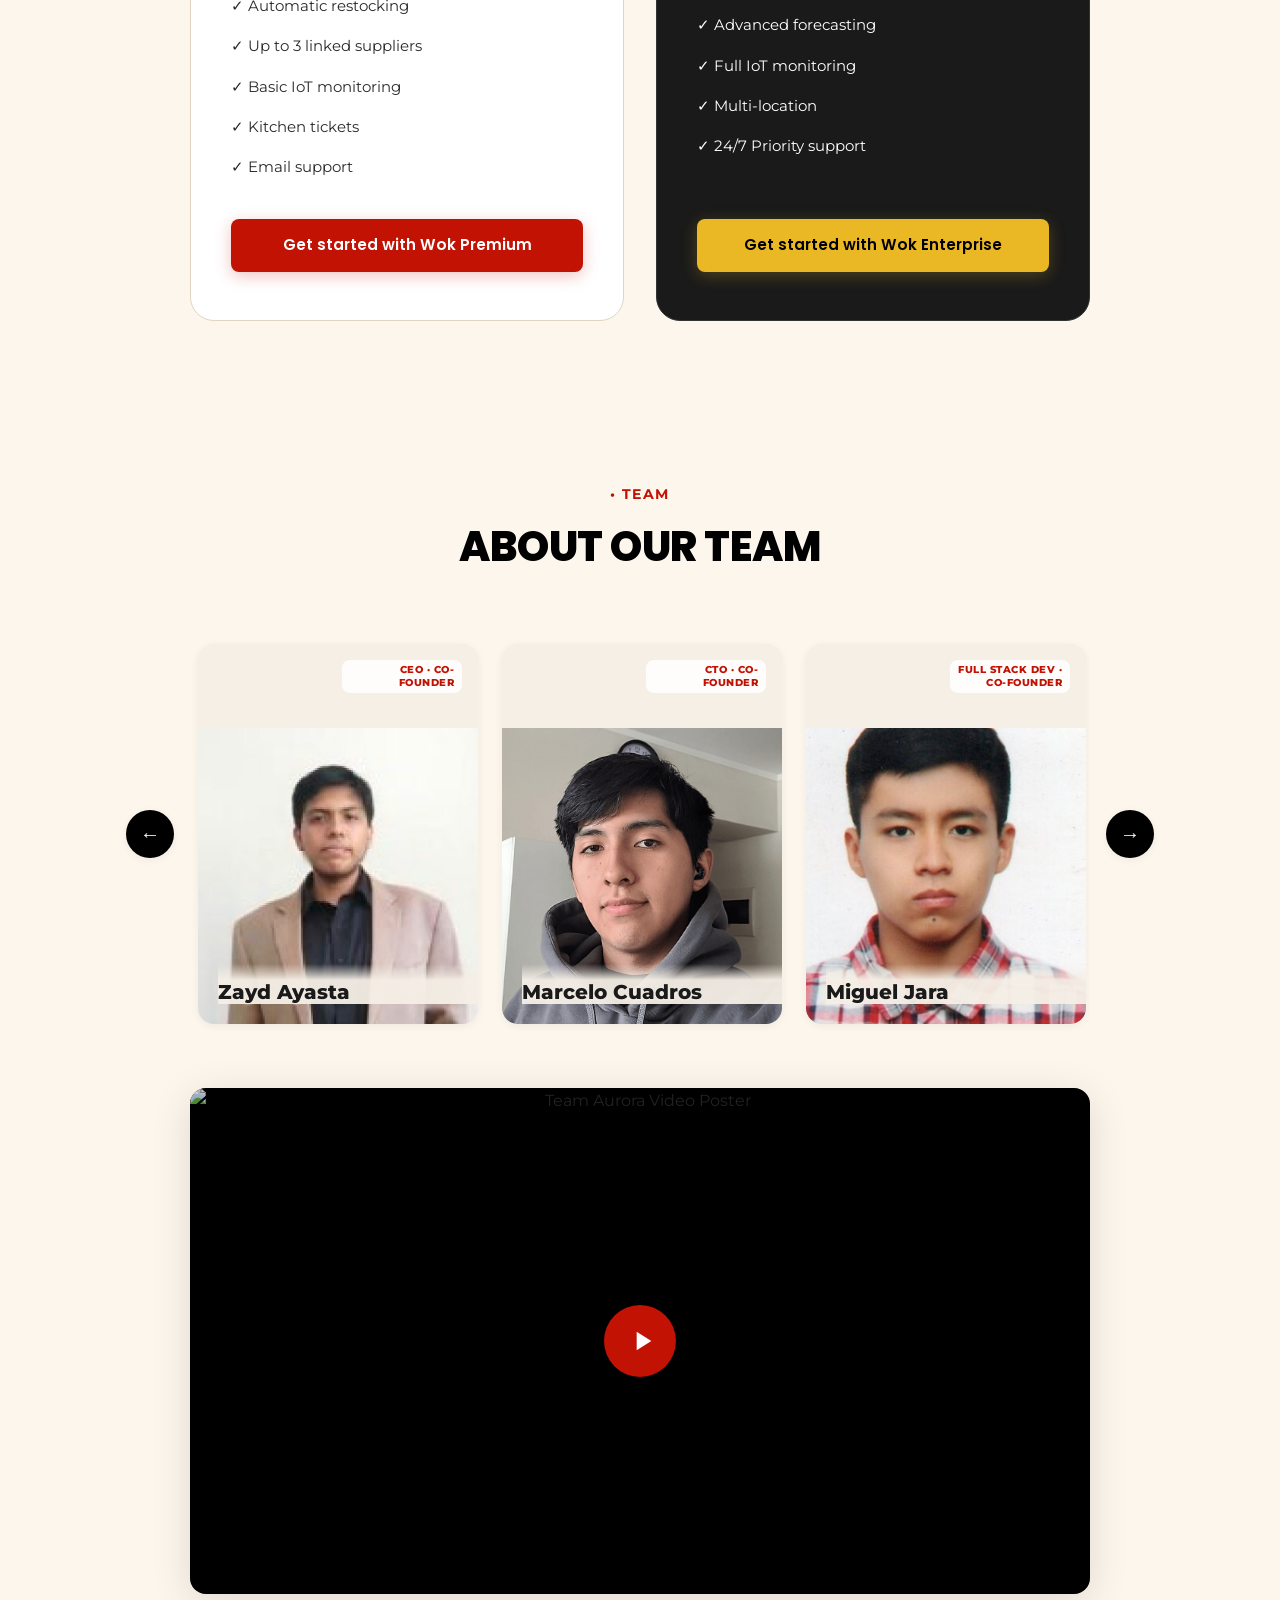
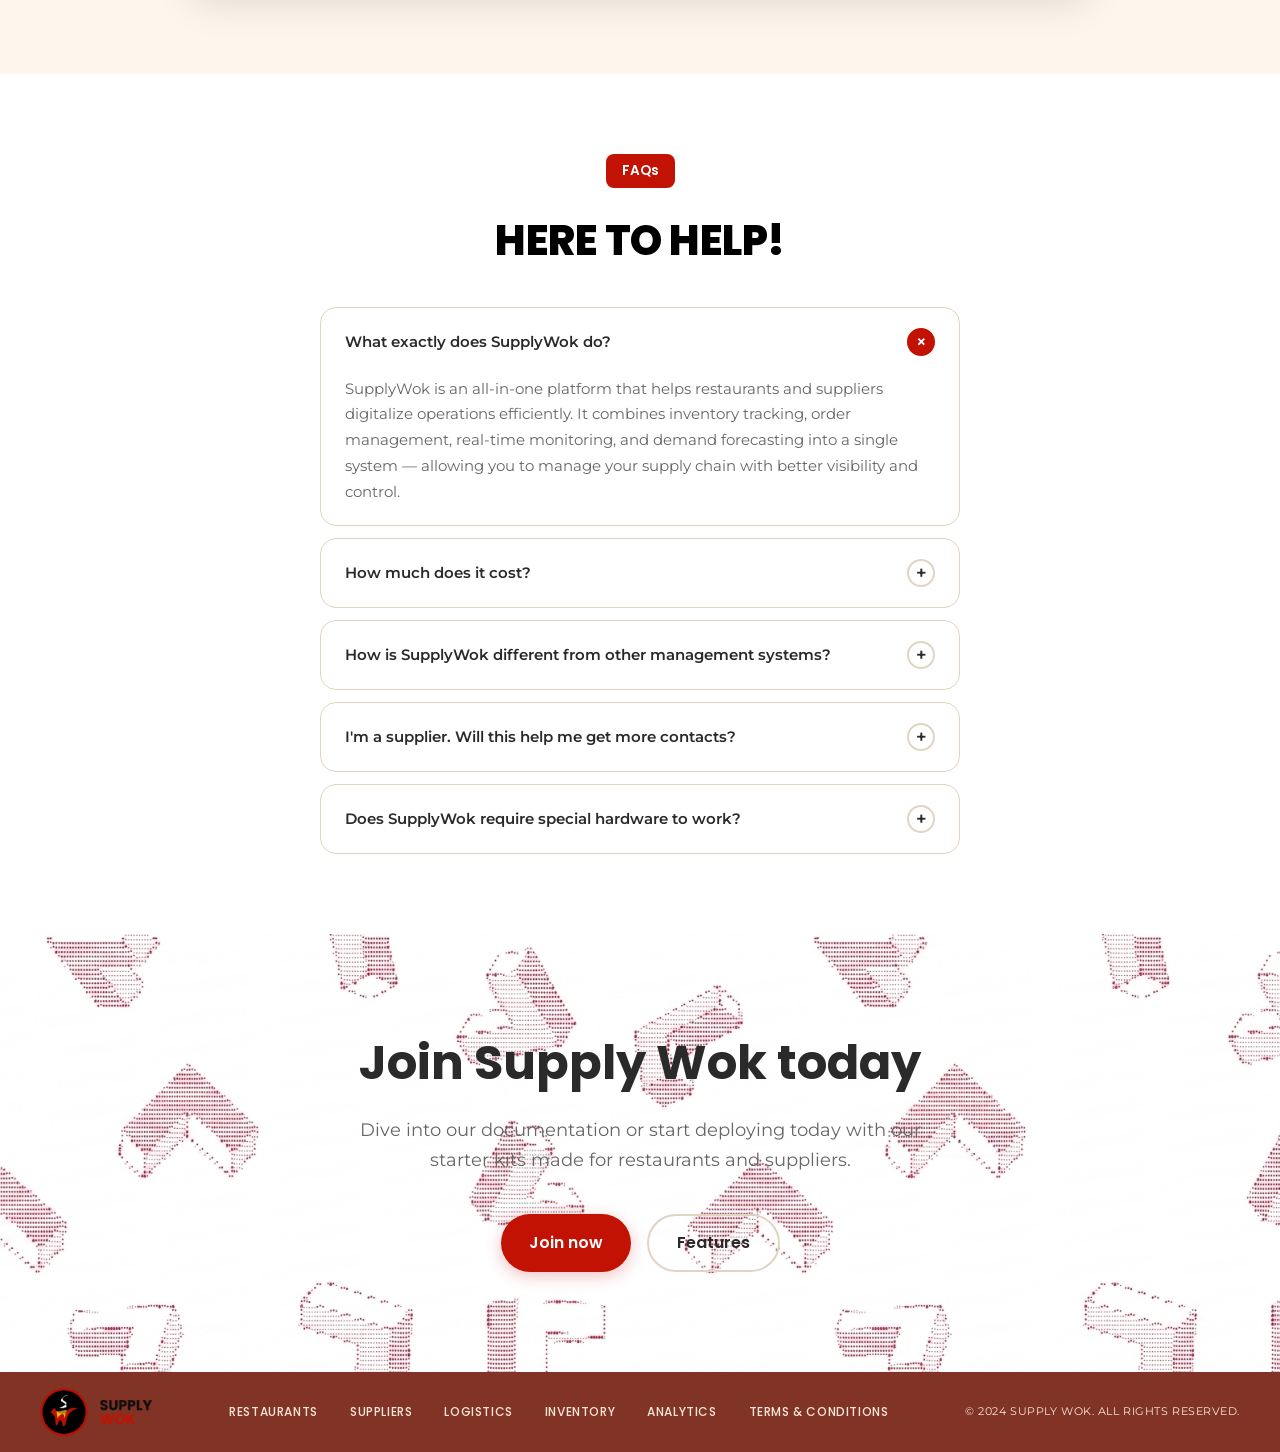
==== commit a78321b9: "feat(uses): add images for orders, suppliers, inventory, and clients sections" ====
--- a/index.html
+++ b/index.html
@@ -40,8 +40,7 @@
                                 data-i18n="nav_restaurants">RESTAURANTS</a></li>
                         <li><a href="assets/pages/suppliers.html" class="header-link header-link--grey"
                                 data-i18n="nav_suppliers">SUPPLIERS</a></li>
-                        <li><a href="https://supplywok.web.app/" class="header-link header-link--grey"
-                                data-i18n="nav_login">LOGIN</a>
+                        <li><a href="https://supplywok.web.app/" class="header-link header-link--grey" data-i18n="nav_login">LOGIN</a>
                         </li>
                     </ul>
                 </div>
@@ -77,8 +76,8 @@
                         real-time conditions, and optimize your operations with smart, data-driven tools.</p>
 
                     <div class="hero-ctas">
-                        <a href="https://supplywok.web.app/" class="btn btn--primary" data-i18n="hero_btn_try">Join
-                            now</a>
+                        <a href="https://supplywok.web.app/" class="btn btn--primary" data-i18n="hero_btn_try">Try
+                            it</a>
                         <a href="#uses" class="btn btn--outline" data-i18n="hero_btn_see">See how it works</a>
                     </div>
                 </div>
@@ -134,10 +133,8 @@
                         </p>
                         <div class="features-card-visual">
                             <div class="features-graphic-placeholder features-graphic-placeholder--dark">
-                                <div class="video-facade features-video-facade" data-video-id="AzOyy7Oak_w"
-                                    onclick="playUsesVideo(this)">
-                                    <img src="https://img.youtube.com/vi/AzOyy7Oak_w/maxresdefault.jpg"
-                                        alt="SupplyWok product demo video" class="uses-video-thumbnail">
+                                <div class="video-facade features-video-facade" data-video-id="AzOyy7Oak_w" onclick="playUsesVideo(this)">
+                                    <img src="https://img.youtube.com/vi/AzOyy7Oak_w/maxresdefault.jpg" alt="SupplyWok product demo video" class="uses-video-thumbnail">
                                     <div class="play-button-overlay">
                                         <div class="play-button-icon">
                                             <svg viewBox="0 0 24 24">
@@ -181,7 +178,7 @@
                 </div>
                 <!-- Secondary CTA (T25) -->
                 <div class="section-cta" style="text-align: center; margin-top: 48px;">
-                    <a href="https://supplywok.web.app/" class="btn btn--primary" data-i18n="feat_cta">Join now</a>
+                    <a href="https://supplywok.web.app/" class="btn btn--primary" data-i18n="feat_cta">Try it now</a>
                 </div>
             </div>
         </section>
@@ -197,7 +194,6 @@
                     <button class="uses-tab active" data-tab="1" data-i18n="uses_tab_1">Manage your Orders</button>
                     <button class="uses-tab" data-tab="2" data-i18n="uses_tab_2">Connect with Suppliers</button>
                     <button class="uses-tab" data-tab="3" data-i18n="uses_tab_3">Monitor your inventory</button>
-                    <button class="uses-tab" data-tab="4" data-i18n="uses_tab_4">Optimize your deliveries</button>
                     <button class="uses-tab" data-tab="5" data-i18n="uses_tab_5">Connect with customers</button>
                 </div>
                 <div class="uses-content">
@@ -213,7 +209,7 @@
                                 servers.</p>
 
                             <a href="https://supplywok.web.app/" class="uses-btn">
-                                <span data-i18n="uses_btn">JOIN NOW</span>
+                                <span data-i18n="uses_btn">TRY IT NOW</span>
                                 <div class="uses-btn-icon">
                                     <svg viewBox="0 0 24 24">
                                         <path d="M5 12h14M12 5l7 7-7 7" stroke="currentColor" stroke-width="3"
@@ -254,18 +250,7 @@
                             </ul>
                         </div>
                         <div class="uses-visual">
-                            <div class="video-facade uses-video-facade" data-video-id="AzOyy7Oak_w"
-                                onclick="playUsesVideo(this)">
-                                <img src="https://img.youtube.com/vi/AzOyy7Oak_w/maxresdefault.jpg"
-                                    alt="SupplyWok product demo video" class="uses-video-thumbnail">
-                                <div class="play-button-overlay">
-                                    <div class="play-button-icon">
-                                        <svg viewBox="0 0 24 24">
-                                            <path d="M8 5v14l11-7z" fill="currentColor"></path>
-                                        </svg>
-                                    </div>
-                                </div>
-                            </div>
+                            <img src="assets/images/uses/orders.png" alt="Manage your orders" />
                         </div>
                     </div>
 
@@ -281,7 +266,7 @@
                                 servers.</p>
 
                             <a href="https://supplywok.web.app/" class="uses-btn">
-                                <span data-i18n="uses_btn">JOIN NOW</span>
+                                <span data-i18n="uses_btn">TRY IT NOW</span>
                                 <div class="uses-btn-icon">
                                     <svg viewBox="0 0 24 24">
                                         <path d="M5 12h14M12 5l7 7-7 7" stroke="currentColor" stroke-width="3"
@@ -322,18 +307,7 @@
                             </ul>
                         </div>
                         <div class="uses-visual">
-                            <div class="video-facade uses-video-facade" data-video-id="AzOyy7Oak_w"
-                                onclick="playUsesVideo(this)">
-                                <img src="https://img.youtube.com/vi/AzOyy7Oak_w/maxresdefault.jpg"
-                                    alt="SupplyWok product demo video" class="uses-video-thumbnail">
-                                <div class="play-button-overlay">
-                                    <div class="play-button-icon">
-                                        <svg viewBox="0 0 24 24">
-                                            <path d="M8 5v14l11-7z" fill="currentColor"></path>
-                                        </svg>
-                                    </div>
-                                </div>
-                            </div>
+                            <img src="assets/images/uses/connect-suppliers.png" alt="Connect with suppliers" />
                         </div>
                     </div>
 
@@ -347,7 +321,7 @@
                                 many supplies you have left to use in the meals you offer.</p>
 
                             <a href="https://supplywok.web.app/" class="uses-btn">
-                                <span data-i18n="uses_btn">JOIN NOW</span>
+                                <span data-i18n="uses_btn">TRY IT NOW</span>
                                 <div class="uses-btn-icon">
                                     <svg viewBox="0 0 24 24">
                                         <path d="M5 12h14M12 5l7 7-7 7" stroke="currentColor" stroke-width="3"
@@ -388,85 +362,7 @@
                             </ul>
                         </div>
                         <div class="uses-visual">
-                            <div class="video-facade uses-video-facade" data-video-id="AzOyy7Oak_w"
-                                onclick="playUsesVideo(this)">
-                                <img src="https://img.youtube.com/vi/AzOyy7Oak_w/maxresdefault.jpg"
-                                    alt="SupplyWok product demo video" class="uses-video-thumbnail">
-                                <div class="play-button-overlay">
-                                    <div class="play-button-icon">
-                                        <svg viewBox="0 0 24 24">
-                                            <path d="M8 5v14l11-7z" fill="currentColor"></path>
-                                        </svg>
-                                    </div>
-                                </div>
-                            </div>
-                        </div>
-                    </div>
-
-                    <!-- Pane 4: Optimize your deliveries -->
-                    <div class="uses-pane" data-pane="4">
-                        <div class="uses-text">
-                            <h3 data-i18n="uses_4_title">BETTER DELIVERY<br>SERVICES AND ROUTES</h3>
-                            <p data-i18n="uses_4_desc">By managing your deliveries, we'll help you optimize your
-                                delivery times and routes so
-                                you can fulfill your scheduled orders and maintain trust with your customers.<br>We help
-                                by informing you of the best route to take to deliver your orders to the restaurants
-                                that have requested supplies, all in one route.</p>
-
-                            <a href="https://supplywok.web.app/" class="uses-btn">
-                                <span data-i18n="uses_btn">JOIN NOW</span>
-                                <div class="uses-btn-icon">
-                                    <svg viewBox="0 0 24 24">
-                                        <path d="M5 12h14M12 5l7 7-7 7" stroke="currentColor" stroke-width="3"
-                                            stroke-linecap="round" stroke-linejoin="round" />
-                                    </svg>
-                                </div>
-                            </a>
-
-                            <ul class="uses-list">
-                                <li>
-                                    <svg class="uses-list-icon" viewBox="0 0 24 24">
-                                        <circle cx="12" cy="12" r="10" />
-                                        <path d="M8 12l3 3 5-6" />
-                                    </svg>
-                                    <span data-i18n="uses_4_li_1">View the list of pending orders</span>
-                                </li>
-                                <li>
-                                    <svg class="uses-list-icon" viewBox="0 0 24 24">
-                                        <circle cx="12" cy="12" r="10" />
-                                        <path d="M8 12l3 3 5-6" />
-                                    </svg>
-                                    <span data-i18n="uses_4_li_2">Optimize your time and resources</span>
-                                </li>
-                                <li>
-                                    <svg class="uses-list-icon" viewBox="0 0 24 24">
-                                        <circle cx="12" cy="12" r="10" />
-                                        <path d="M8 12l3 3 5-6" />
-                                    </svg>
-                                    <span data-i18n="uses_4_li_3">The best possible route</span>
-                                </li>
-                                <li>
-                                    <svg class="uses-list-icon" viewBox="0 0 24 24">
-                                        <circle cx="12" cy="12" r="10" />
-                                        <path d="M8 12l3 3 5-6" />
-                                    </svg>
-                                    <span data-i18n="uses_4_li_4">Ensure the trust of your customers</span>
-                                </li>
-                            </ul>
-                        </div>
-                        <div class="uses-visual">
-                            <div class="video-facade uses-video-facade" data-video-id="AzOyy7Oak_w"
-                                onclick="playUsesVideo(this)">
-                                <img src="https://img.youtube.com/vi/AzOyy7Oak_w/maxresdefault.jpg"
-                                    alt="SupplyWok product demo video" class="uses-video-thumbnail">
-                                <div class="play-button-overlay">
-                                    <div class="play-button-icon">
-                                        <svg viewBox="0 0 24 24">
-                                            <path d="M8 5v14l11-7z" fill="currentColor"></path>
-                                        </svg>
-                                    </div>
-                                </div>
-                            </div>
+                            <img src="assets/images/uses/inventory.png" alt="Monitor your inventory" />
                         </div>
                     </div>
 
@@ -481,7 +377,7 @@
                                 potential orders for your business.</p>
 
                             <a href="https://supplywok.web.app/" class="uses-btn">
-                                <span data-i18n="uses_btn">JOIN NOW</span>
+                                <span data-i18n="uses_btn">TRY IT NOW</span>
                                 <div class="uses-btn-icon">
                                     <svg viewBox="0 0 24 24">
                                         <path d="M5 12h14M12 5l7 7-7 7" stroke="currentColor" stroke-width="3"
@@ -522,18 +418,7 @@
                             </ul>
                         </div>
                         <div class="uses-visual">
-                            <div class="video-facade uses-video-facade" data-video-id="AzOyy7Oak_w"
-                                onclick="playUsesVideo(this)">
-                                <img src="https://img.youtube.com/vi/AzOyy7Oak_w/maxresdefault.jpg"
-                                    alt="SupplyWok product demo video" class="uses-video-thumbnail">
-                                <div class="play-button-overlay">
-                                    <div class="play-button-icon">
-                                        <svg viewBox="0 0 24 24">
-                                            <path d="M8 5v14l11-7z" fill="currentColor"></path>
-                                        </svg>
-                                    </div>
-                                </div>
-                            </div>
+                            <img src="assets/images/uses/connect-clients.png" alt="Connect with customers" />
                         </div>
                     </div>
                 </div>
@@ -629,79 +514,86 @@
                 <span class="team-badge" data-i18n="team_badge">• TEAM</span>
                 <h2 class="section-title" data-i18n="team_title">About our team</h2>
 
-                <div class="team-grid">
-                    <!-- Card 1: Zayd Ayasta -->
-                    <div class="team-card">
-                        <span class="team-card-role">CEO · CO-FOUNDER</span>
-                        <div class="team-card-info">
-                            <h3 class="team-card-name">Zayd Ayasta</h3>
-                        </div>
-                        <div class="team-card-img-wrapper">
-                            <img src="assets/images/founders/zayd.jpg" alt="Zayd Ayasta" class="team-card-img">
-                        </div>
-                    </div>
-
-                    <!-- Card 2: Marcelo Cuadros -->
-                    <div class="team-card">
-                        <span class="team-card-role">CTO · CO-FOUNDER</span>
-                        <div class="team-card-info">
-                            <h3 class="team-card-name">Marcelo Cuadros</h3>
-                        </div>
-                        <div class="team-card-img-wrapper">
-                            <img src="assets/images/founders/marcelo.png" alt="Marcelo Cuadros" class="team-card-img">
-                        </div>
-                    </div>
-
-                    <!-- Card 3: Miguel Jara -->
-                    <div class="team-card">
-                        <span class="team-card-role">FULL STACK DEV · CO-FOUNDER</span>
-                        <div class="team-card-info">
-                            <h3 class="team-card-name">Miguel Jara</h3>
-                        </div>
-                        <div class="team-card-img-wrapper">
-                            <img src="assets/images/founders/miguel.jpg" alt="Miguel Jara" class="team-card-img">
-                        </div>
-                    </div>
-
-                    <!-- Card 4: Mathias Sanchez -->
-                    <div class="team-card">
-                        <span class="team-card-role">FULL STACK DEV · CO-FOUNDER</span>
-                        <div class="team-card-info">
-                            <h3 class="team-card-name">Mathias Sanchez</h3>
-                        </div>
-                        <div class="team-card-img-wrapper">
-                            <img src="assets/images/founders/mathias.jpg" alt="Mathias Sanchez" class="team-card-img">
-                        </div>
-                    </div>
-
-                    <!-- Card 5: Juan Wang -->
-                    <div class="team-card">
-                        <span class="team-card-role">BUSINESS DEV · CO-FOUNDER</span>
-                        <div class="team-card-info">
-                            <h3 class="team-card-name">Juan Wang</h3>
-                        </div>
-                        <div class="team-card-img-wrapper">
-                            <img src="assets/images/founders/juan.png" alt="Juan Wang" class="team-card-img">
-                        </div>
-                    </div>
-
-                    <!-- Card 6: Milenko Rubén Cayanchi Avila -->
-                    <div class="team-card">
-                        <span class="team-card-role">FULL STACK DEV · CO-FOUNDER</span>
-                        <div class="team-card-info">
-                            <h3 class="team-card-name">Milenko Rubén</h3>
-                        </div>
-                        <div class="team-card-img-wrapper">
-                            <img src="assets/images/founders/Milen-foto.jpeg" alt="Milenko Rubén Cayanchi Avila"
-                                class="team-card-img">
-                        </div>
-                    </div>
+                <div class="team-slider-outer">
+                    <button class="team-slider-btn team-slider-btn--left" aria-label="Anterior">←</button>
+
+                    <div class="team-slider-track">
+                        <!-- Card 1: Zayd Ayasta -->
+                        <div class="team-card">
+                            <span class="team-card-role">CEO · CO-FOUNDER</span>
+                            <div class="team-card-info">
+                                <h3 class="team-card-name">Zayd Ayasta</h3>
+                            </div>
+                            <div class="team-card-img-wrapper">
+                                <img src="assets/images/founders/zayd.jpg" alt="Zayd Ayasta" class="team-card-img">
+                            </div>
+                        </div>
+
+                        <!-- Card 2: Marcelo Cuadros -->
+                        <div class="team-card">
+                            <span class="team-card-role">CTO · CO-FOUNDER</span>
+                            <div class="team-card-info">
+                                <h3 class="team-card-name">Marcelo Cuadros</h3>
+                            </div>
+                            <div class="team-card-img-wrapper">
+                                <img src="assets/images/founders/marcelo.png" alt="Marcelo Cuadros"
+                                    class="team-card-img">
+                            </div>
+                        </div>
+
+                        <!-- Card 3: Miguel Jara -->
+                        <div class="team-card">
+                            <span class="team-card-role">FULL STACK DEV · CO-FOUNDER</span>
+                            <div class="team-card-info">
+                                <h3 class="team-card-name">Miguel Jara</h3>
+                            </div>
+                            <div class="team-card-img-wrapper">
+                                <img src="assets/images/founders/miguel.jpg" alt="Miguel Jara" class="team-card-img">
+                            </div>
+                        </div>
+
+                        <!-- Card 4: Mathias Sanchez -->
+                        <div class="team-card">
+                            <span class="team-card-role">FULL STACK DEV · CO-FOUNDER</span>
+                            <div class="team-card-info">
+                                <h3 class="team-card-name">Mathias Sanchez</h3>
+                            </div>
+                            <div class="team-card-img-wrapper">
+                                <img src="assets/images/founders/mathias.jpg" alt="Mathias Sanchez"
+                                    class="team-card-img">
+                            </div>
+                        </div>
+
+                        <!-- Card 5: Juan Wang -->
+                        <div class="team-card">
+                            <span class="team-card-role">BUSINESS DEV · CO-FOUNDER</span>
+                            <div class="team-card-info">
+                                <h3 class="team-card-name">Juan Wang</h3>
+                            </div>
+                            <div class="team-card-img-wrapper">
+                                <img src="assets/images/founders/juan.png" alt="Juan Wang" class="team-card-img">
+                            </div>
+                        </div>
+
+                        <!-- Card 6: Milenko Rubén Cayanchi Avila -->
+                        <div class="team-card">
+                            <span class="team-card-role">FULL STACK DEV · CO-FOUNDER</span>
+                            <div class="team-card-info">
+                                <h3 class="team-card-name">Milenko Rubén</h3>
+                            </div>
+                            <div class="team-card-img-wrapper">
+                                <img src="assets/images/founders/milenko-foto.png" alt="Milenko Rubén Cayanchi Avila"
+                                    class="team-card-img">
+                            </div>
+                        </div>
+                    </div>
+
+                    <button class="team-slider-btn team-slider-btn--right" aria-label="Siguiente">→</button>
                 </div>
 
                 <div class="team-video-wrapper" id="team-video-container">
                     <div class="video-facade" onclick="playTeamVideo()">
-                        <img src="https://img.youtube.com/vi/V8HEQALGMGo/maxresdefault.jpg"
-                            alt="Team Aurora Video Poster" class="team-video-thumbnail">
+                        <img src="https://img.youtube.com/vi/V8HEQALGMGo/maxresdefault.jpg" alt="Team Aurora Video Poster" class="team-video-thumbnail">
                         <div class="play-button-overlay">
                             <div class="play-button-icon">
                                 <svg viewBox="0 0 24 24">
@@ -804,11 +696,11 @@
         <!-- CTA Section -->
         <section class="cta">
             <div class="cta-container">
-                <h2 class="cta-title" data-i18n="cta_title">Join Supply Wok today</h2>
+                <h2 class="cta-title" data-i18n="cta_title">Start using Supply Wok today</h2>
                 <p class="cta-desc" data-i18n="cta_desc">Dive into our documentation or start deploying today with our
                     starter kits made for restaurants and suppliers.</p>
                 <div class="cta-buttons">
-                    <a href="https://supplywok.web.app/" class="btn btn--primary" data-i18n="cta_btn_use">Join now</a>
+                    <a href="https://supplywok.web.app/" class="btn btn--primary" data-i18n="cta_btn_use">Use now</a>
                     <a href="#features" class="btn btn--outline" data-i18n="cta_btn_features">Features</a>
                 </div>
             </div>
@@ -847,4 +739,4 @@
     <script src="assets/scripts/team-slider.js"></script>
 </body>
 
-</html>+</html>
--- a/assets/styles/main.css
+++ b/assets/styles/main.css
@@ -780,6 +780,13 @@
   object-fit: cover;
 }
 
+.uses-visual img {
+  width: 100%;
+  height: 100%;
+  object-fit: cover;
+  display: block;
+}
+
 @media (max-width: 900px) {
   .uses-pane {
     grid-template-columns: 1fr;
@@ -936,14 +943,59 @@
   margin: 0 auto;
 }
 
-.team-grid {
-  display: grid;
-  grid-template-columns: repeat(3, 1fr);
+.team-slider-outer {
+  position: relative;
+  display: flex;
+  align-items: center;
+  justify-content: center;
+  gap: 16px;
+  margin: 48px 0;
+  width: 100%;
+}
+
+.team-slider-btn {
+  background-color: var(--color-black);
+  color: var(--color-bg);
+  border: none;
+  border-radius: 50%;
+  width: 48px;
+  height: 48px;
+  display: flex;
+  align-items: center;
+  justify-content: center;
+  font-size: 1.25rem;
+  font-weight: bold;
+  cursor: pointer;
+  box-shadow: var(--shadow-sm);
+  transition: background-color 0.3s ease, transform 0.2s ease, opacity 0.3s ease;
+  z-index: 10;
+  flex-shrink: 0;
+}
+
+.team-slider-btn:hover {
+  background-color: var(--color-primary);
+  transform: scale(1.08);
+}
+
+.team-slider-btn:active {
+  transform: scale(0.95);
+}
+
+.team-slider-track {
+  display: flex;
   gap: 24px;
+  overflow-x: auto;
+  scroll-behavior: smooth;
+  padding: 16px 8px;
   max-width: 900px;
-  margin: 48px auto;
-  width: 100%;
-  justify-items: center;
+  width: 100%;
+  scrollbar-width: none; /* Firefox */
+  -ms-overflow-style: none; /* IE/Edge */
+  -webkit-overflow-scrolling: touch;
+}
+
+.team-slider-track::-webkit-scrollbar {
+  display: none; /* Chrome, Safari, Opera */
 }
 
 .team-card {
@@ -953,8 +1005,8 @@
   justify-content: space-between;
   overflow: hidden;
   height: 380px;
-  width: 100%;
-  max-width: 280px;
+  width: 280px;
+  flex-shrink: 0;
   background-color: #F5EFE6;
   border-radius: var(--radius-md);
   box-shadow: var(--shadow-sm);
@@ -1063,26 +1115,29 @@
     padding: 60px 16px;
   }
   
-  .team-grid {
-    grid-template-columns: repeat(2, 1fr);
+  .team-slider-outer {
+    gap: 8px;
+    margin: 32px 0;
+  }
+  
+  .team-slider-btn {
+    width: 40px;
+    height: 40px;
+    font-size: 1.1rem;
+  }
+  
+  .team-slider-track {
     gap: 16px;
-    margin: 32px auto;
+    padding: 12px 4px;
   }
   
   .team-card {
     height: 340px;
-    width: 100%;
-    max-width: 250px;
+    width: 250px;
   }
   
   .team-card-name {
     font-size: 1.2rem;
-  }
-}
-
-@media (max-width: 580px) {
-  .team-grid {
-    grid-template-columns: 1fr;
   }
 }
 
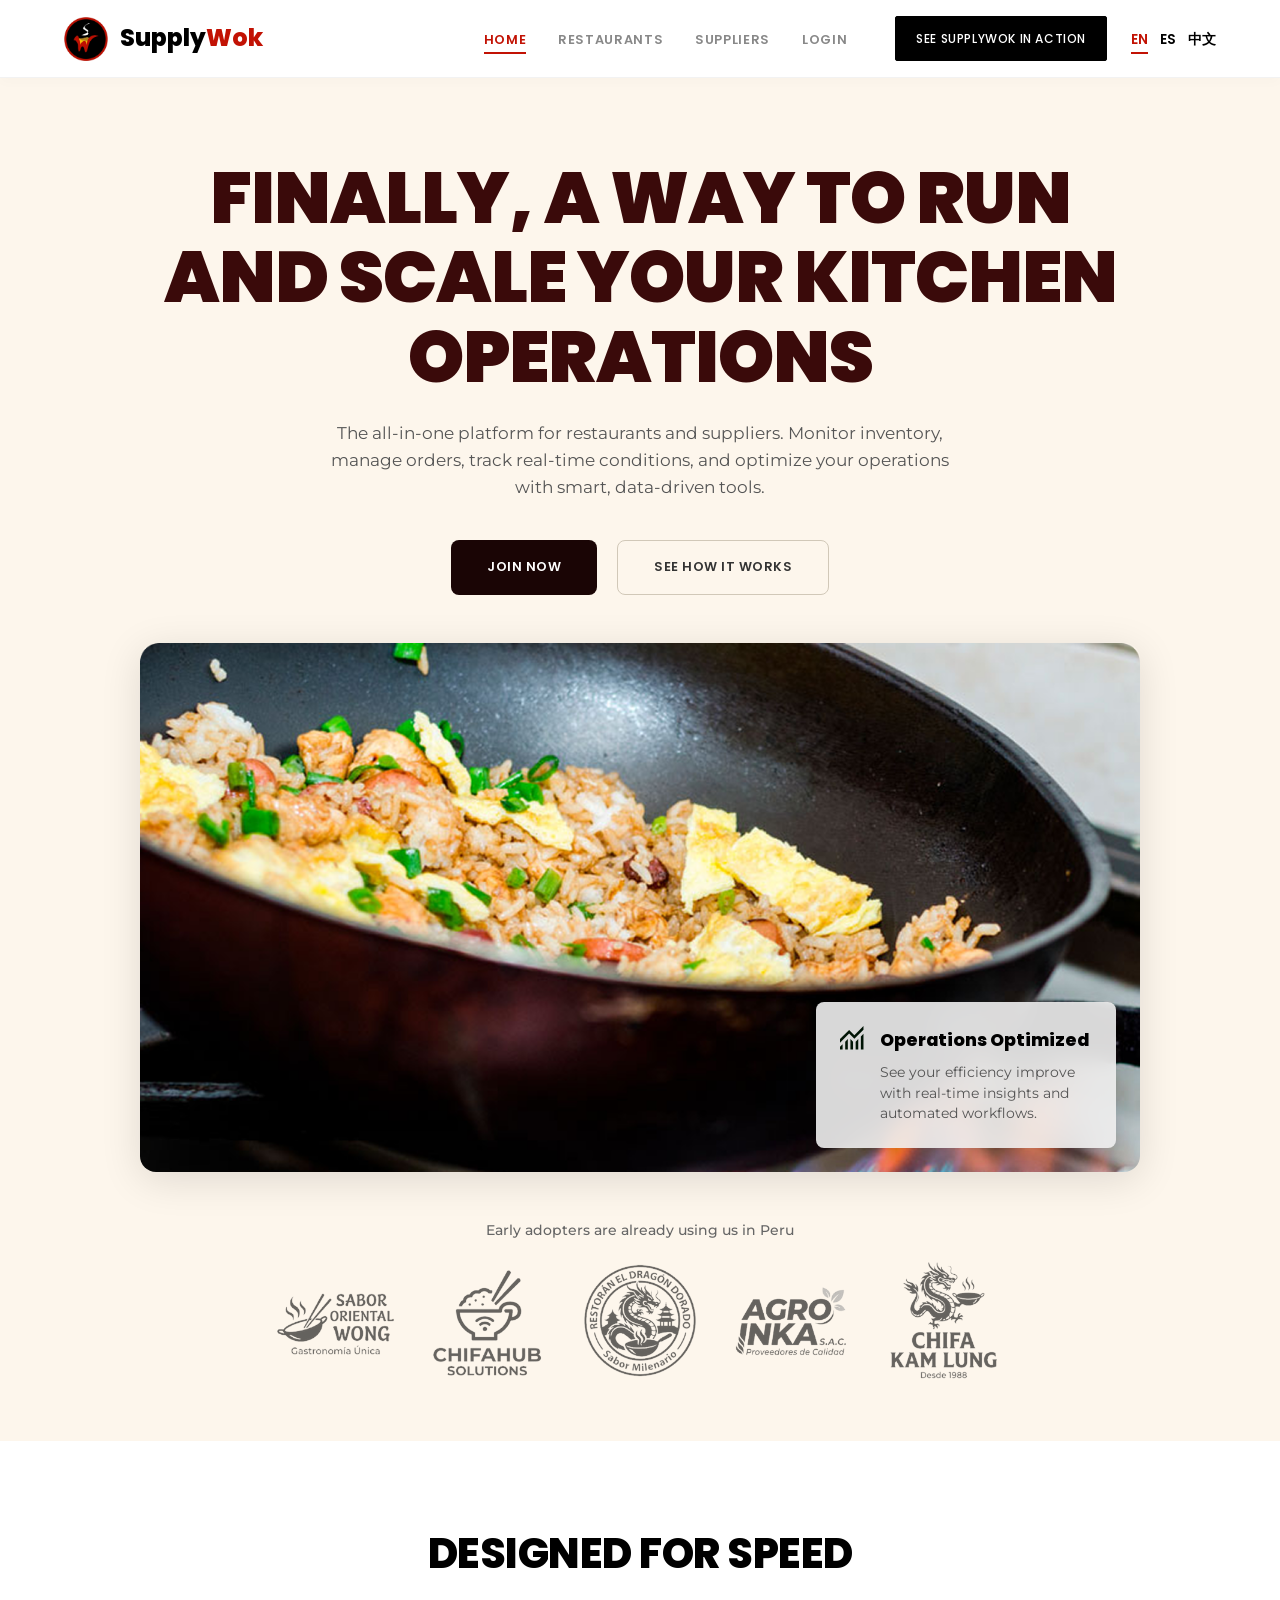
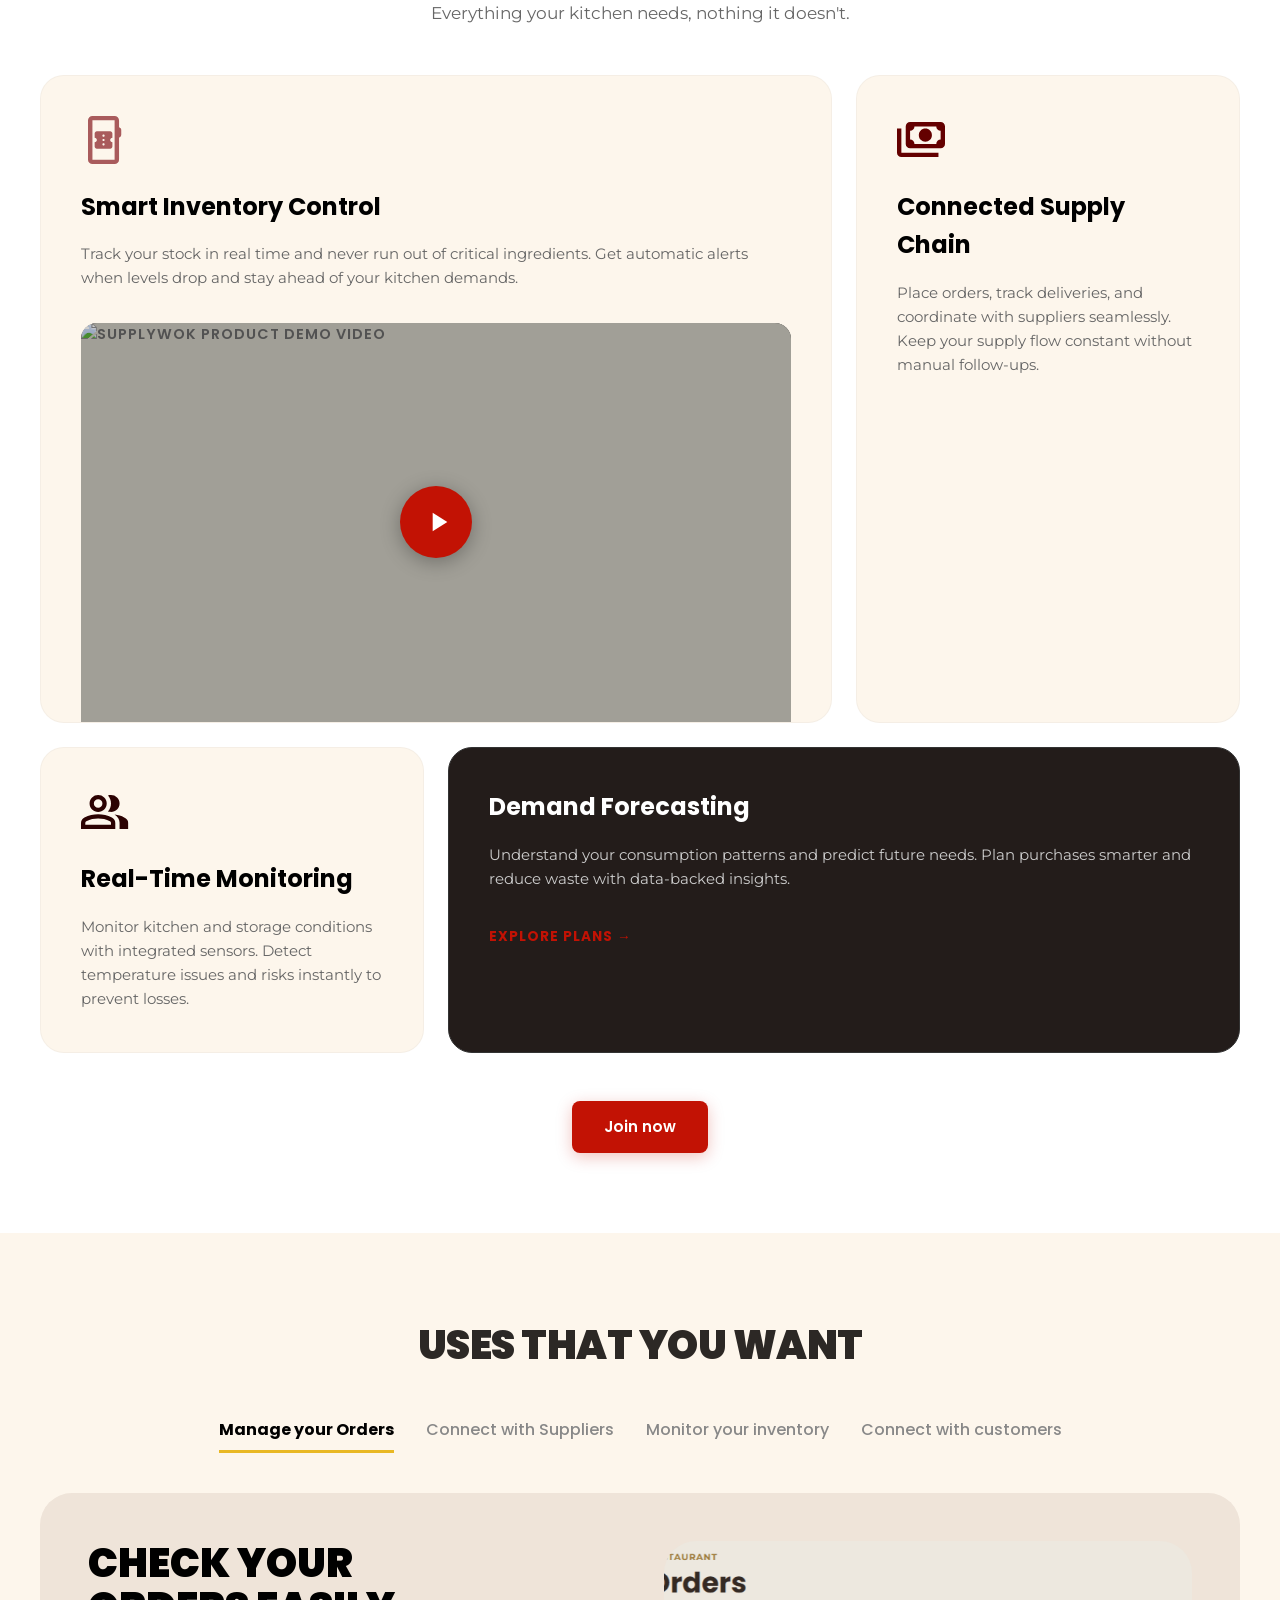
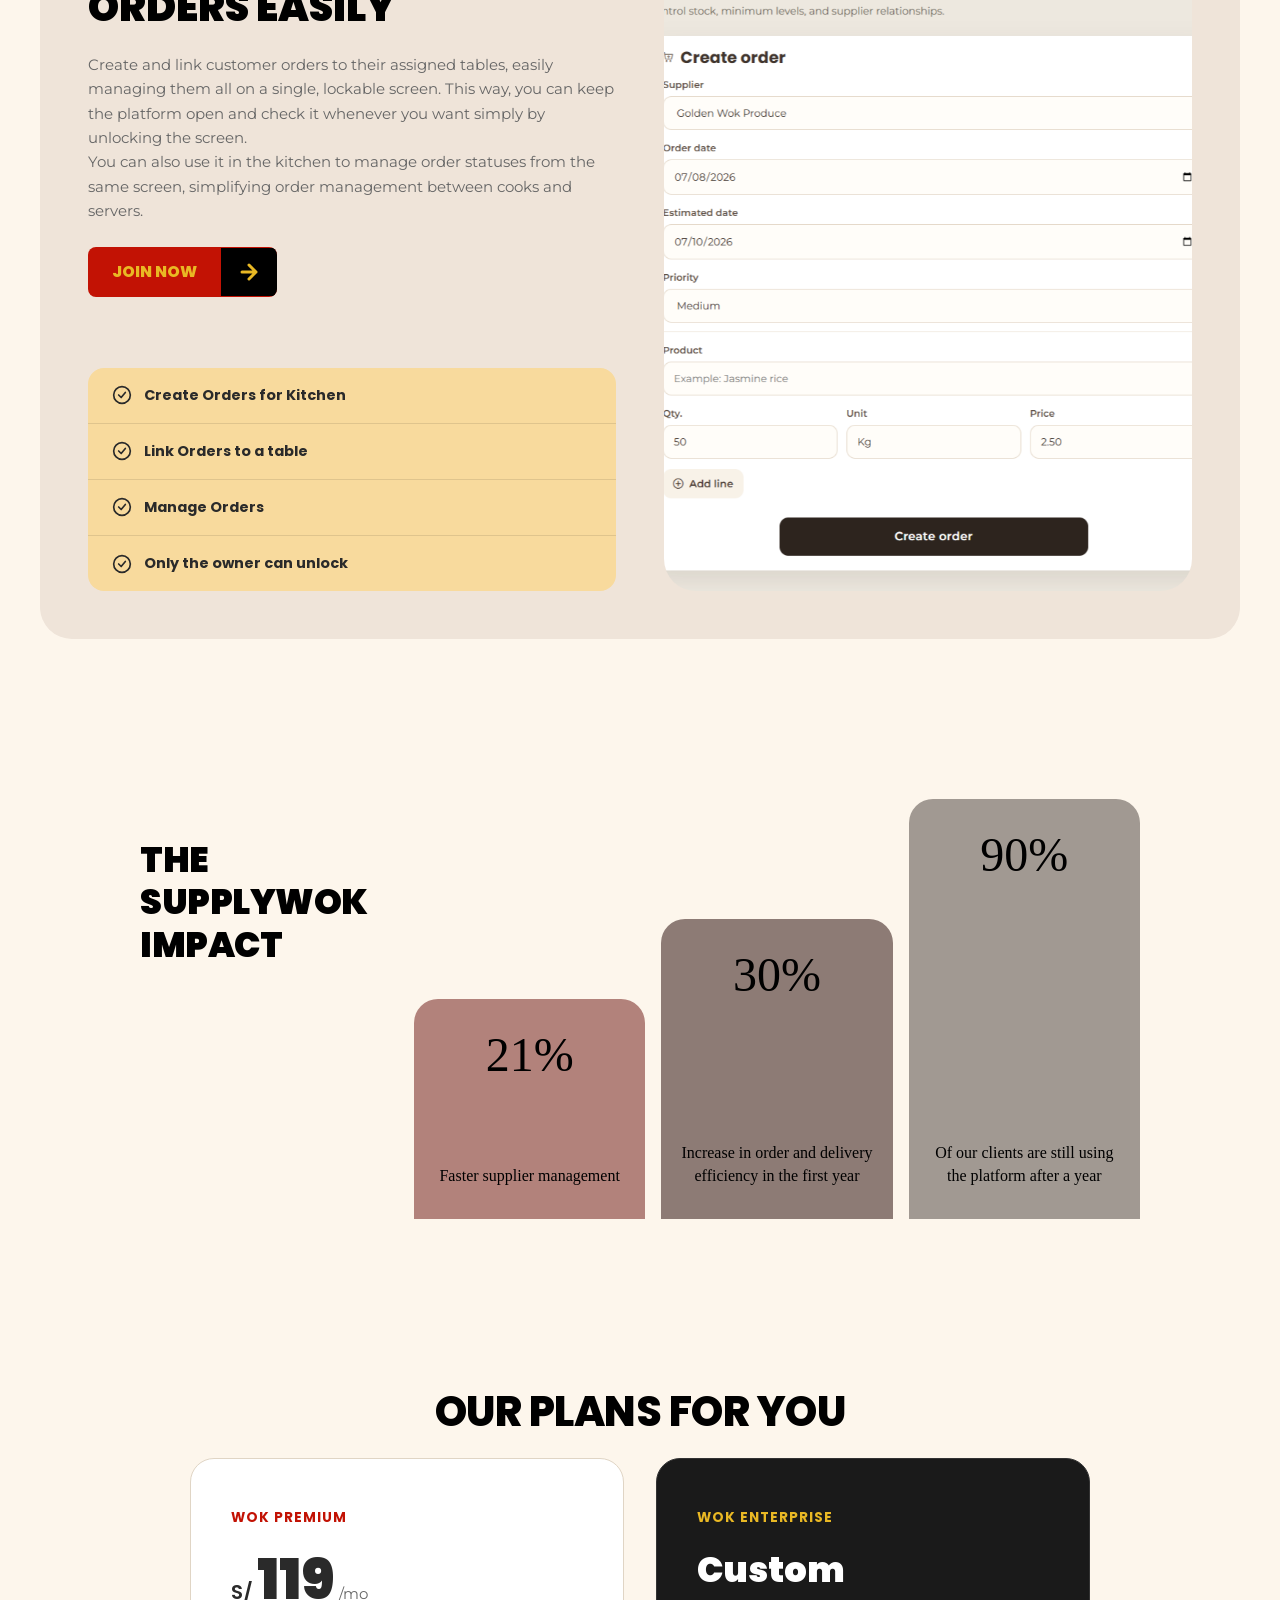
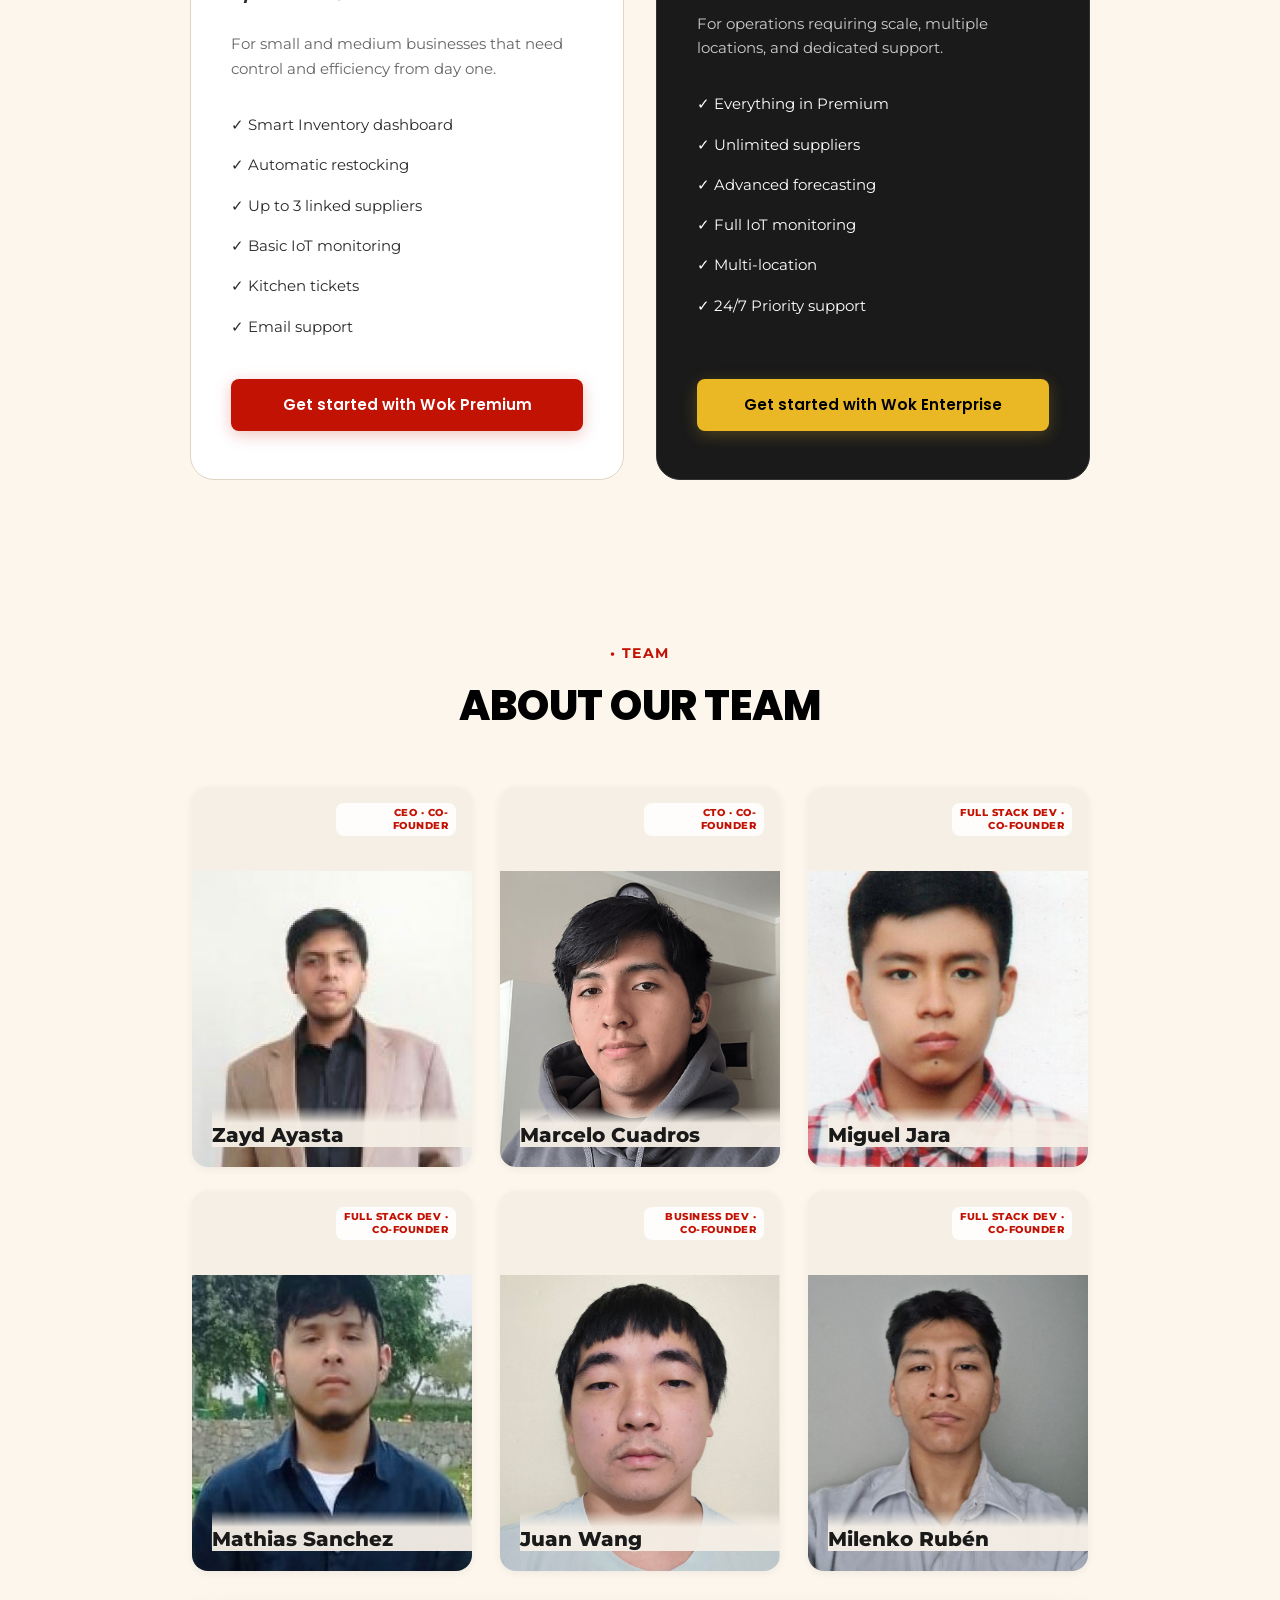
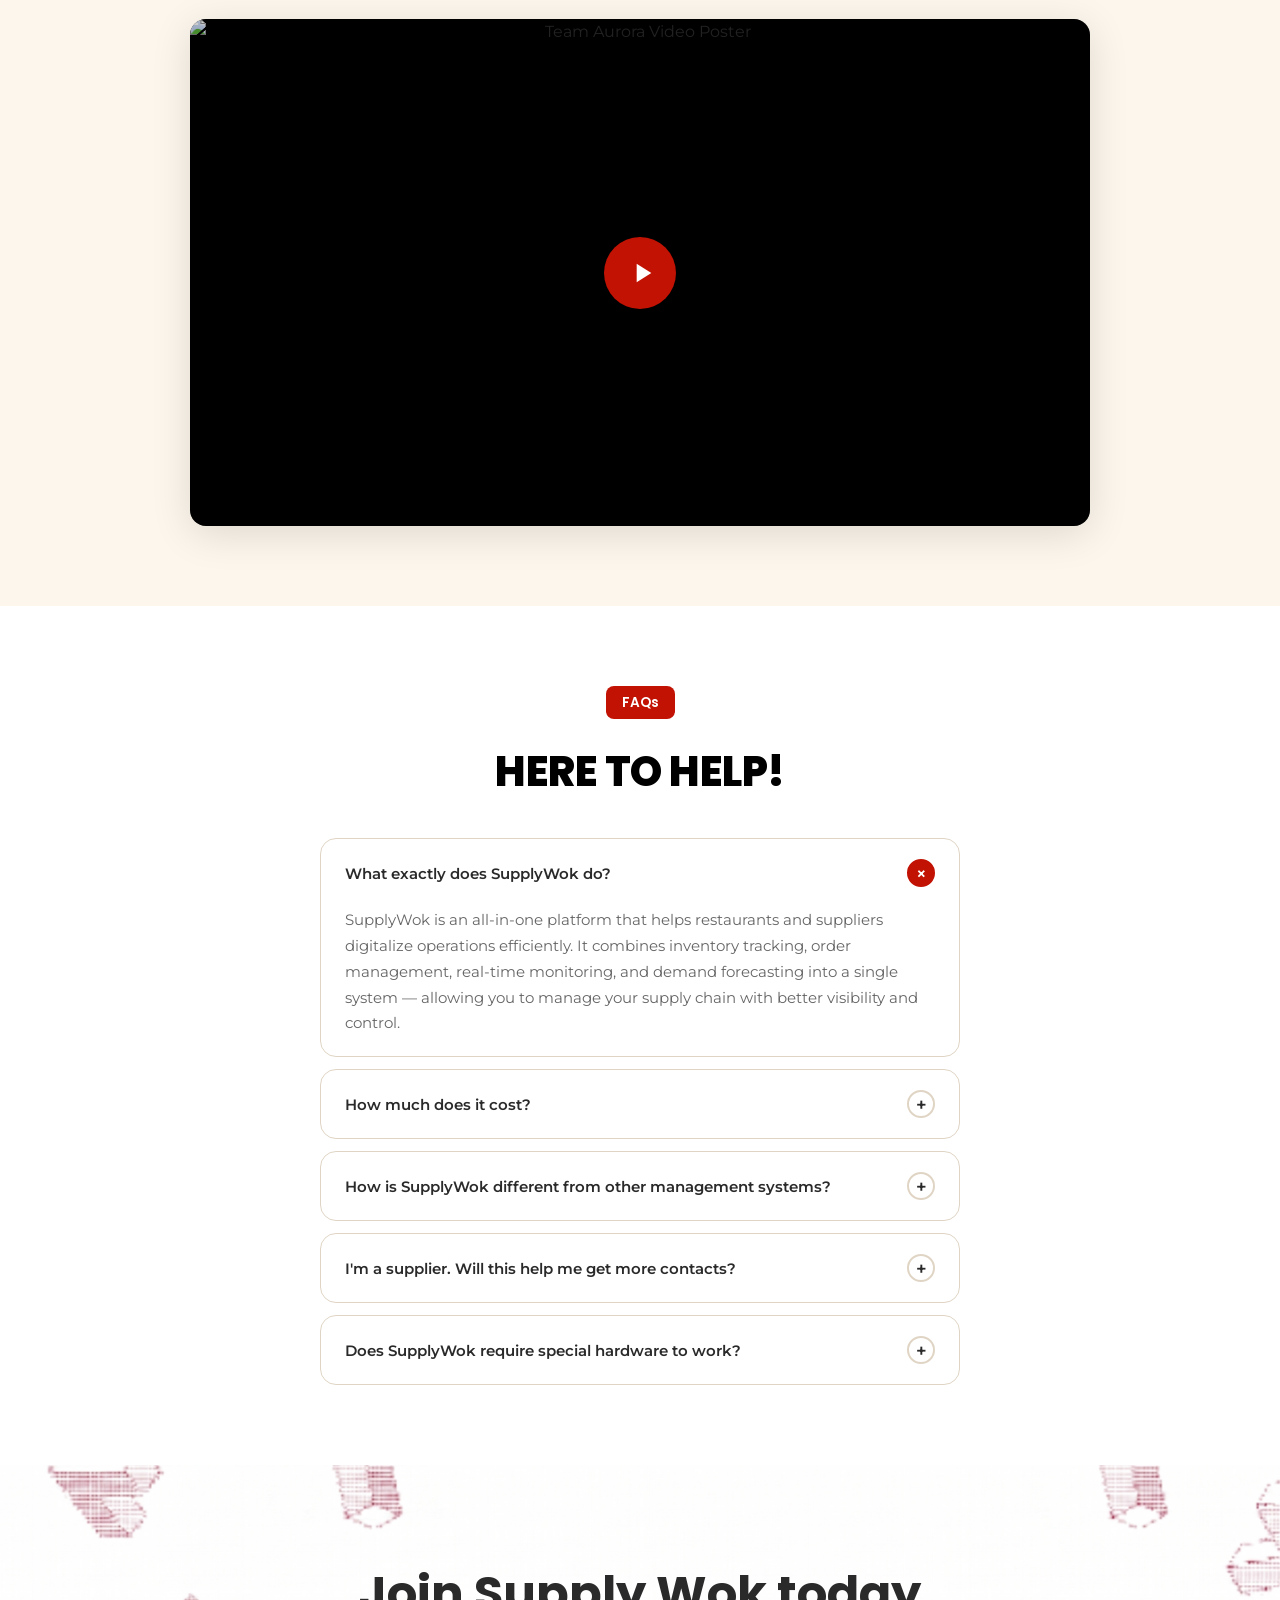
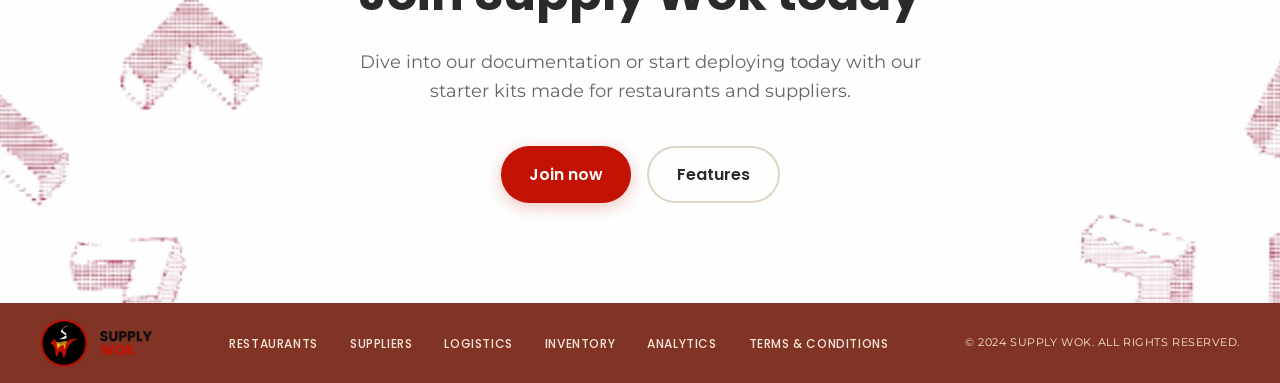
==== commit 1a0b203a: "Merge remote-tracking branch 'origin/develop' # Conflicts: #	index.html" ====
--- a/index.html
+++ b/index.html
@@ -40,7 +40,8 @@
                                 data-i18n="nav_restaurants">RESTAURANTS</a></li>
                         <li><a href="assets/pages/suppliers.html" class="header-link header-link--grey"
                                 data-i18n="nav_suppliers">SUPPLIERS</a></li>
-                        <li><a href="https://supplywok.web.app/" class="header-link header-link--grey" data-i18n="nav_login">LOGIN</a>
+                        <li><a href="https://supplywok.web.app/" class="header-link header-link--grey"
+                                data-i18n="nav_login">LOGIN</a>
                         </li>
                     </ul>
                 </div>
@@ -178,7 +179,7 @@
                 </div>
                 <!-- Secondary CTA (T25) -->
                 <div class="section-cta" style="text-align: center; margin-top: 48px;">
-                    <a href="https://supplywok.web.app/" class="btn btn--primary" data-i18n="feat_cta">Try it now</a>
+                    <a href="https://supplywok.web.app/" class="btn btn--primary" data-i18n="feat_cta">Join now</a>
                 </div>
             </div>
         </section>
@@ -209,7 +210,7 @@
                                 servers.</p>
 
                             <a href="https://supplywok.web.app/" class="uses-btn">
-                                <span data-i18n="uses_btn">TRY IT NOW</span>
+                                <span data-i18n="uses_btn">JOIN NOW</span>
                                 <div class="uses-btn-icon">
                                     <svg viewBox="0 0 24 24">
                                         <path d="M5 12h14M12 5l7 7-7 7" stroke="currentColor" stroke-width="3"
@@ -266,7 +267,7 @@
                                 servers.</p>
 
                             <a href="https://supplywok.web.app/" class="uses-btn">
-                                <span data-i18n="uses_btn">TRY IT NOW</span>
+                                <span data-i18n="uses_btn">JOIN NOW</span>
                                 <div class="uses-btn-icon">
                                     <svg viewBox="0 0 24 24">
                                         <path d="M5 12h14M12 5l7 7-7 7" stroke="currentColor" stroke-width="3"
@@ -321,7 +322,7 @@
                                 many supplies you have left to use in the meals you offer.</p>
 
                             <a href="https://supplywok.web.app/" class="uses-btn">
-                                <span data-i18n="uses_btn">TRY IT NOW</span>
+                                <span data-i18n="uses_btn">JOIN NOW</span>
                                 <div class="uses-btn-icon">
                                     <svg viewBox="0 0 24 24">
                                         <path d="M5 12h14M12 5l7 7-7 7" stroke="currentColor" stroke-width="3"
@@ -366,6 +367,7 @@
                         </div>
                     </div>
 
+                    
                     <!-- Pane 5: Connect with customers -->
                     <div class="uses-pane" data-pane="5">
                         <div class="uses-text">
@@ -377,7 +379,7 @@
                                 potential orders for your business.</p>
 
                             <a href="https://supplywok.web.app/" class="uses-btn">
-                                <span data-i18n="uses_btn">TRY IT NOW</span>
+                                <span data-i18n="uses_btn">JOIN NOW</span>
                                 <div class="uses-btn-icon">
                                     <svg viewBox="0 0 24 24">
                                         <path d="M5 12h14M12 5l7 7-7 7" stroke="currentColor" stroke-width="3"
@@ -514,86 +516,79 @@
                 <span class="team-badge" data-i18n="team_badge">• TEAM</span>
                 <h2 class="section-title" data-i18n="team_title">About our team</h2>
 
-                <div class="team-slider-outer">
-                    <button class="team-slider-btn team-slider-btn--left" aria-label="Anterior">←</button>
-
-                    <div class="team-slider-track">
-                        <!-- Card 1: Zayd Ayasta -->
-                        <div class="team-card">
-                            <span class="team-card-role">CEO · CO-FOUNDER</span>
-                            <div class="team-card-info">
-                                <h3 class="team-card-name">Zayd Ayasta</h3>
-                            </div>
-                            <div class="team-card-img-wrapper">
-                                <img src="assets/images/founders/zayd.jpg" alt="Zayd Ayasta" class="team-card-img">
-                            </div>
-                        </div>
-
-                        <!-- Card 2: Marcelo Cuadros -->
-                        <div class="team-card">
-                            <span class="team-card-role">CTO · CO-FOUNDER</span>
-                            <div class="team-card-info">
-                                <h3 class="team-card-name">Marcelo Cuadros</h3>
-                            </div>
-                            <div class="team-card-img-wrapper">
-                                <img src="assets/images/founders/marcelo.png" alt="Marcelo Cuadros"
-                                    class="team-card-img">
-                            </div>
-                        </div>
-
-                        <!-- Card 3: Miguel Jara -->
-                        <div class="team-card">
-                            <span class="team-card-role">FULL STACK DEV · CO-FOUNDER</span>
-                            <div class="team-card-info">
-                                <h3 class="team-card-name">Miguel Jara</h3>
-                            </div>
-                            <div class="team-card-img-wrapper">
-                                <img src="assets/images/founders/miguel.jpg" alt="Miguel Jara" class="team-card-img">
-                            </div>
-                        </div>
-
-                        <!-- Card 4: Mathias Sanchez -->
-                        <div class="team-card">
-                            <span class="team-card-role">FULL STACK DEV · CO-FOUNDER</span>
-                            <div class="team-card-info">
-                                <h3 class="team-card-name">Mathias Sanchez</h3>
-                            </div>
-                            <div class="team-card-img-wrapper">
-                                <img src="assets/images/founders/mathias.jpg" alt="Mathias Sanchez"
-                                    class="team-card-img">
-                            </div>
-                        </div>
-
-                        <!-- Card 5: Juan Wang -->
-                        <div class="team-card">
-                            <span class="team-card-role">BUSINESS DEV · CO-FOUNDER</span>
-                            <div class="team-card-info">
-                                <h3 class="team-card-name">Juan Wang</h3>
-                            </div>
-                            <div class="team-card-img-wrapper">
-                                <img src="assets/images/founders/juan.png" alt="Juan Wang" class="team-card-img">
-                            </div>
-                        </div>
-
-                        <!-- Card 6: Milenko Rubén Cayanchi Avila -->
-                        <div class="team-card">
-                            <span class="team-card-role">FULL STACK DEV · CO-FOUNDER</span>
-                            <div class="team-card-info">
-                                <h3 class="team-card-name">Milenko Rubén</h3>
-                            </div>
-                            <div class="team-card-img-wrapper">
-                                <img src="assets/images/founders/milenko-foto.png" alt="Milenko Rubén Cayanchi Avila"
-                                    class="team-card-img">
-                            </div>
-                        </div>
-                    </div>
-
-                    <button class="team-slider-btn team-slider-btn--right" aria-label="Siguiente">→</button>
+                <div class="team-grid">
+                    <!-- Card 1: Zayd Ayasta -->
+                    <div class="team-card">
+                        <span class="team-card-role">CEO · CO-FOUNDER</span>
+                        <div class="team-card-info">
+                            <h3 class="team-card-name">Zayd Ayasta</h3>
+                        </div>
+                        <div class="team-card-img-wrapper">
+                            <img src="assets/images/founders/zayd.jpg" alt="Zayd Ayasta" class="team-card-img">
+                        </div>
+                    </div>
+
+                    <!-- Card 2: Marcelo Cuadros -->
+                    <div class="team-card">
+                        <span class="team-card-role">CTO · CO-FOUNDER</span>
+                        <div class="team-card-info">
+                            <h3 class="team-card-name">Marcelo Cuadros</h3>
+                        </div>
+                        <div class="team-card-img-wrapper">
+                            <img src="assets/images/founders/marcelo.png" alt="Marcelo Cuadros" class="team-card-img">
+                        </div>
+                    </div>
+
+                    <!-- Card 3: Miguel Jara -->
+                    <div class="team-card">
+                        <span class="team-card-role">FULL STACK DEV · CO-FOUNDER</span>
+                        <div class="team-card-info">
+                            <h3 class="team-card-name">Miguel Jara</h3>
+                        </div>
+                        <div class="team-card-img-wrapper">
+                            <img src="assets/images/founders/miguel.jpg" alt="Miguel Jara" class="team-card-img">
+                        </div>
+                    </div>
+
+                    <!-- Card 4: Mathias Sanchez -->
+                    <div class="team-card">
+                        <span class="team-card-role">FULL STACK DEV · CO-FOUNDER</span>
+                        <div class="team-card-info">
+                            <h3 class="team-card-name">Mathias Sanchez</h3>
+                        </div>
+                        <div class="team-card-img-wrapper">
+                            <img src="assets/images/founders/mathias.jpg" alt="Mathias Sanchez" class="team-card-img">
+                        </div>
+                    </div>
+
+                    <!-- Card 5: Juan Wang -->
+                    <div class="team-card">
+                        <span class="team-card-role">BUSINESS DEV · CO-FOUNDER</span>
+                        <div class="team-card-info">
+                            <h3 class="team-card-name">Juan Wang</h3>
+                        </div>
+                        <div class="team-card-img-wrapper">
+                            <img src="assets/images/founders/juan.png" alt="Juan Wang" class="team-card-img">
+                        </div>
+                    </div>
+
+                    <!-- Card 6: Milenko Rubén Cayanchi Avila -->
+                    <div class="team-card">
+                        <span class="team-card-role">FULL STACK DEV · CO-FOUNDER</span>
+                        <div class="team-card-info">
+                            <h3 class="team-card-name">Milenko Rubén</h3>
+                        </div>
+                        <div class="team-card-img-wrapper">
+                            <img src="assets/images/founders/Milen-foto.jpeg" alt="Milenko Rubén Cayanchi Avila"
+                                class="team-card-img">
+                        </div>
+                    </div>
                 </div>
 
                 <div class="team-video-wrapper" id="team-video-container">
                     <div class="video-facade" onclick="playTeamVideo()">
-                        <img src="https://img.youtube.com/vi/V8HEQALGMGo/maxresdefault.jpg" alt="Team Aurora Video Poster" class="team-video-thumbnail">
+                        <img src="https://img.youtube.com/vi/V8HEQALGMGo/maxresdefault.jpg"
+                            alt="Team Aurora Video Poster" class="team-video-thumbnail">
                         <div class="play-button-overlay">
                             <div class="play-button-icon">
                                 <svg viewBox="0 0 24 24">
@@ -696,11 +691,11 @@
         <!-- CTA Section -->
         <section class="cta">
             <div class="cta-container">
-                <h2 class="cta-title" data-i18n="cta_title">Start using Supply Wok today</h2>
+                <h2 class="cta-title" data-i18n="cta_title">Join Supply Wok today</h2>
                 <p class="cta-desc" data-i18n="cta_desc">Dive into our documentation or start deploying today with our
                     starter kits made for restaurants and suppliers.</p>
                 <div class="cta-buttons">
-                    <a href="https://supplywok.web.app/" class="btn btn--primary" data-i18n="cta_btn_use">Use now</a>
+                    <a href="https://supplywok.web.app/" class="btn btn--primary" data-i18n="cta_btn_use">Join now</a>
                     <a href="#features" class="btn btn--outline" data-i18n="cta_btn_features">Features</a>
                 </div>
             </div>
@@ -739,4 +734,4 @@
     <script src="assets/scripts/team-slider.js"></script>
 </body>
 
-</html>
+</html>
--- a/assets/styles/main.css
+++ b/assets/styles/main.css
@@ -533,7 +533,9 @@
   position: relative;
   overflow: hidden;
   width: 100%;
-  height: 240px;
+  aspect-ratio: 16 / 9;
+  min-height: 240px;
+  height: auto;
   background-color: #1a1a1a;
   color: #666;
   display: flex;
@@ -555,6 +557,13 @@
   aspect-ratio: auto;
   border: none;
   display: block;
+}
+
+.features-graphic-placeholder--dark .uses-video-thumbnail {
+  width: 100%;
+  height: 100%;
+  object-fit: contain;
+  background-color: #c9c6bc;
 }
 
 /* === RESPONSIVE === */
@@ -943,59 +952,14 @@
   margin: 0 auto;
 }
 
-.team-slider-outer {
-  position: relative;
-  display: flex;
-  align-items: center;
-  justify-content: center;
-  gap: 16px;
-  margin: 48px 0;
-  width: 100%;
-}
-
-.team-slider-btn {
-  background-color: var(--color-black);
-  color: var(--color-bg);
-  border: none;
-  border-radius: 50%;
-  width: 48px;
-  height: 48px;
-  display: flex;
-  align-items: center;
-  justify-content: center;
-  font-size: 1.25rem;
-  font-weight: bold;
-  cursor: pointer;
-  box-shadow: var(--shadow-sm);
-  transition: background-color 0.3s ease, transform 0.2s ease, opacity 0.3s ease;
-  z-index: 10;
-  flex-shrink: 0;
-}
-
-.team-slider-btn:hover {
-  background-color: var(--color-primary);
-  transform: scale(1.08);
-}
-
-.team-slider-btn:active {
-  transform: scale(0.95);
-}
-
-.team-slider-track {
-  display: flex;
+.team-grid {
+  display: grid;
+  grid-template-columns: repeat(3, 1fr);
   gap: 24px;
-  overflow-x: auto;
-  scroll-behavior: smooth;
-  padding: 16px 8px;
   max-width: 900px;
-  width: 100%;
-  scrollbar-width: none; /* Firefox */
-  -ms-overflow-style: none; /* IE/Edge */
-  -webkit-overflow-scrolling: touch;
-}
-
-.team-slider-track::-webkit-scrollbar {
-  display: none; /* Chrome, Safari, Opera */
+  margin: 48px auto;
+  width: 100%;
+  justify-items: center;
 }
 
 .team-card {
@@ -1005,8 +969,8 @@
   justify-content: space-between;
   overflow: hidden;
   height: 380px;
-  width: 280px;
-  flex-shrink: 0;
+  width: 100%;
+  max-width: 280px;
   background-color: #F5EFE6;
   border-radius: var(--radius-md);
   box-shadow: var(--shadow-sm);
@@ -1115,29 +1079,26 @@
     padding: 60px 16px;
   }
   
-  .team-slider-outer {
-    gap: 8px;
-    margin: 32px 0;
-  }
-  
-  .team-slider-btn {
-    width: 40px;
-    height: 40px;
-    font-size: 1.1rem;
-  }
-  
-  .team-slider-track {
+  .team-grid {
+    grid-template-columns: repeat(2, 1fr);
     gap: 16px;
-    padding: 12px 4px;
+    margin: 32px auto;
   }
   
   .team-card {
     height: 340px;
-    width: 250px;
+    width: 100%;
+    max-width: 250px;
   }
   
   .team-card-name {
     font-size: 1.2rem;
+  }
+}
+
+@media (max-width: 580px) {
+  .team-grid {
+    grid-template-columns: 1fr;
   }
 }
 
@@ -1493,7 +1454,7 @@
 .cta {
   padding: 100px 24px;
   background-color: var(--color-white);
-  background-image: url('../images/fondo-cta.png');
+  background-image: url('../images/fondo-cta2.png');
   background-size: cover;
   background-position: center;
   background-repeat: no-repeat;
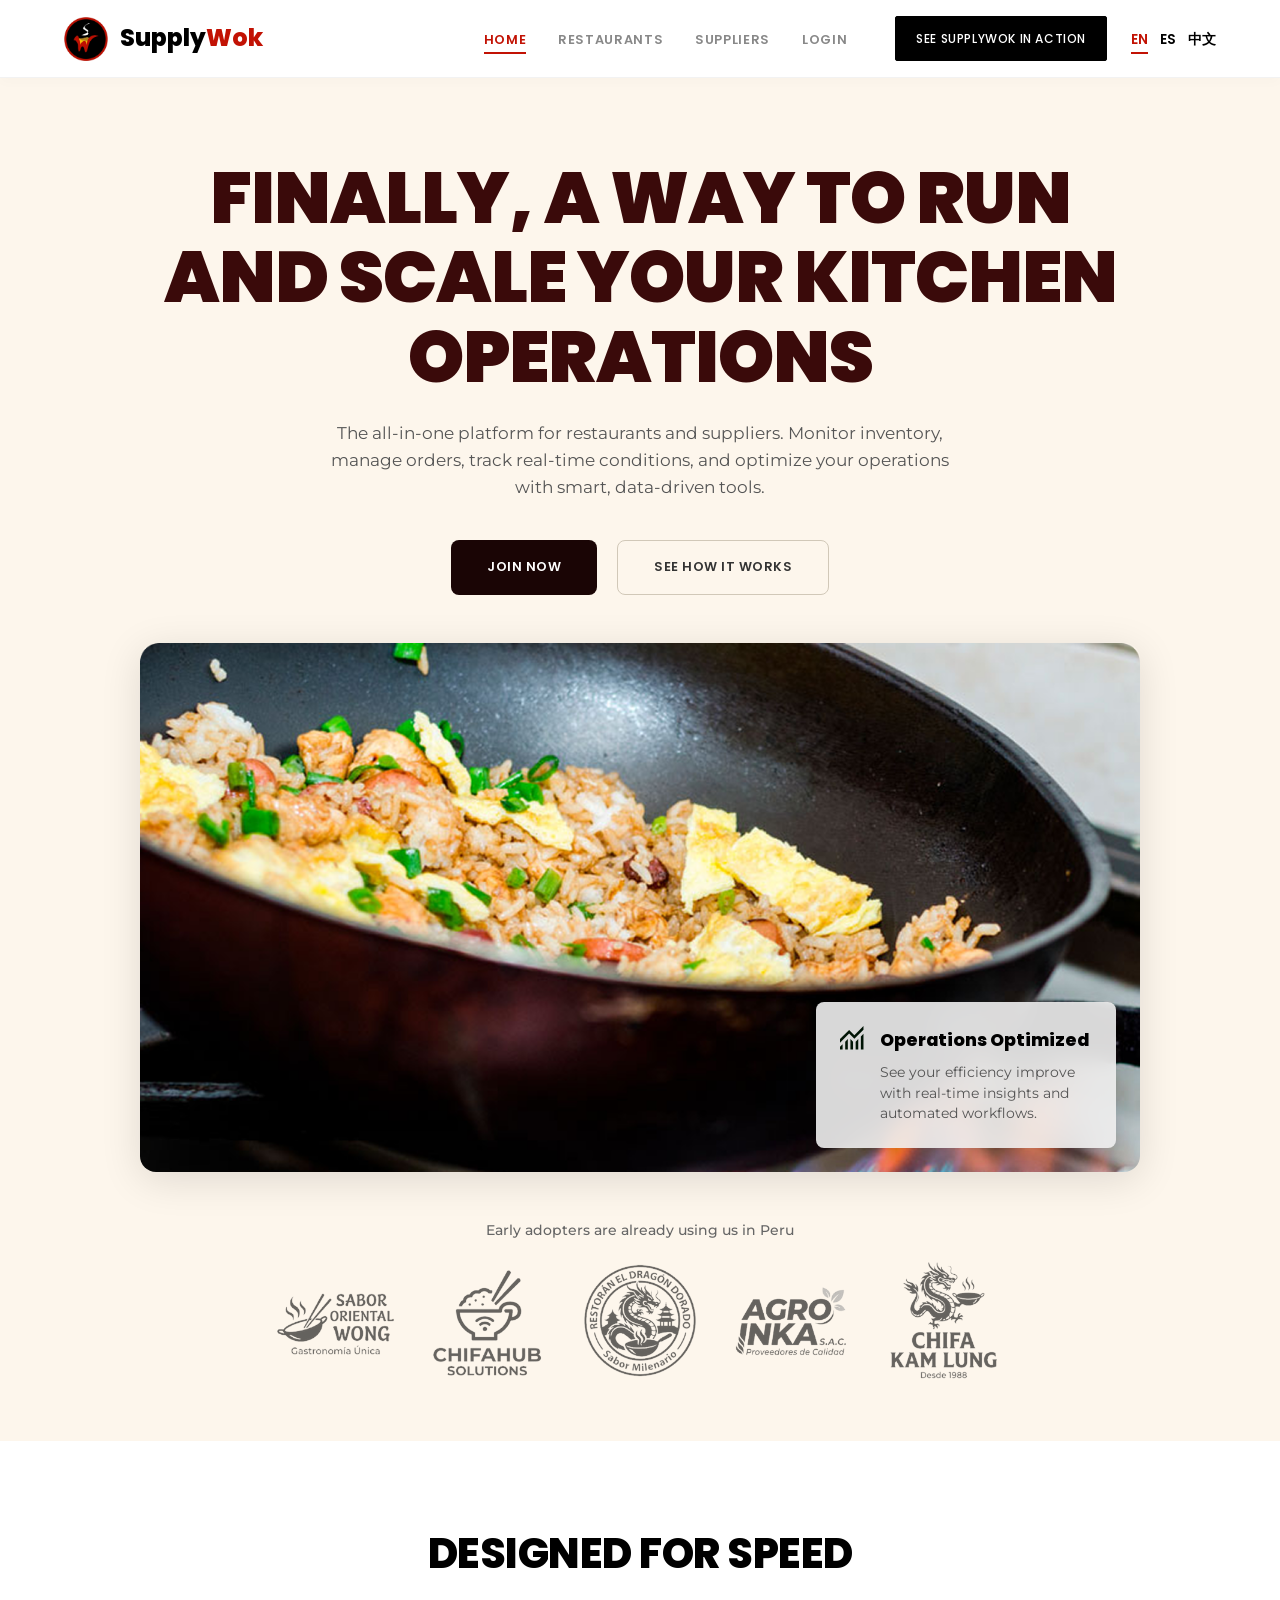
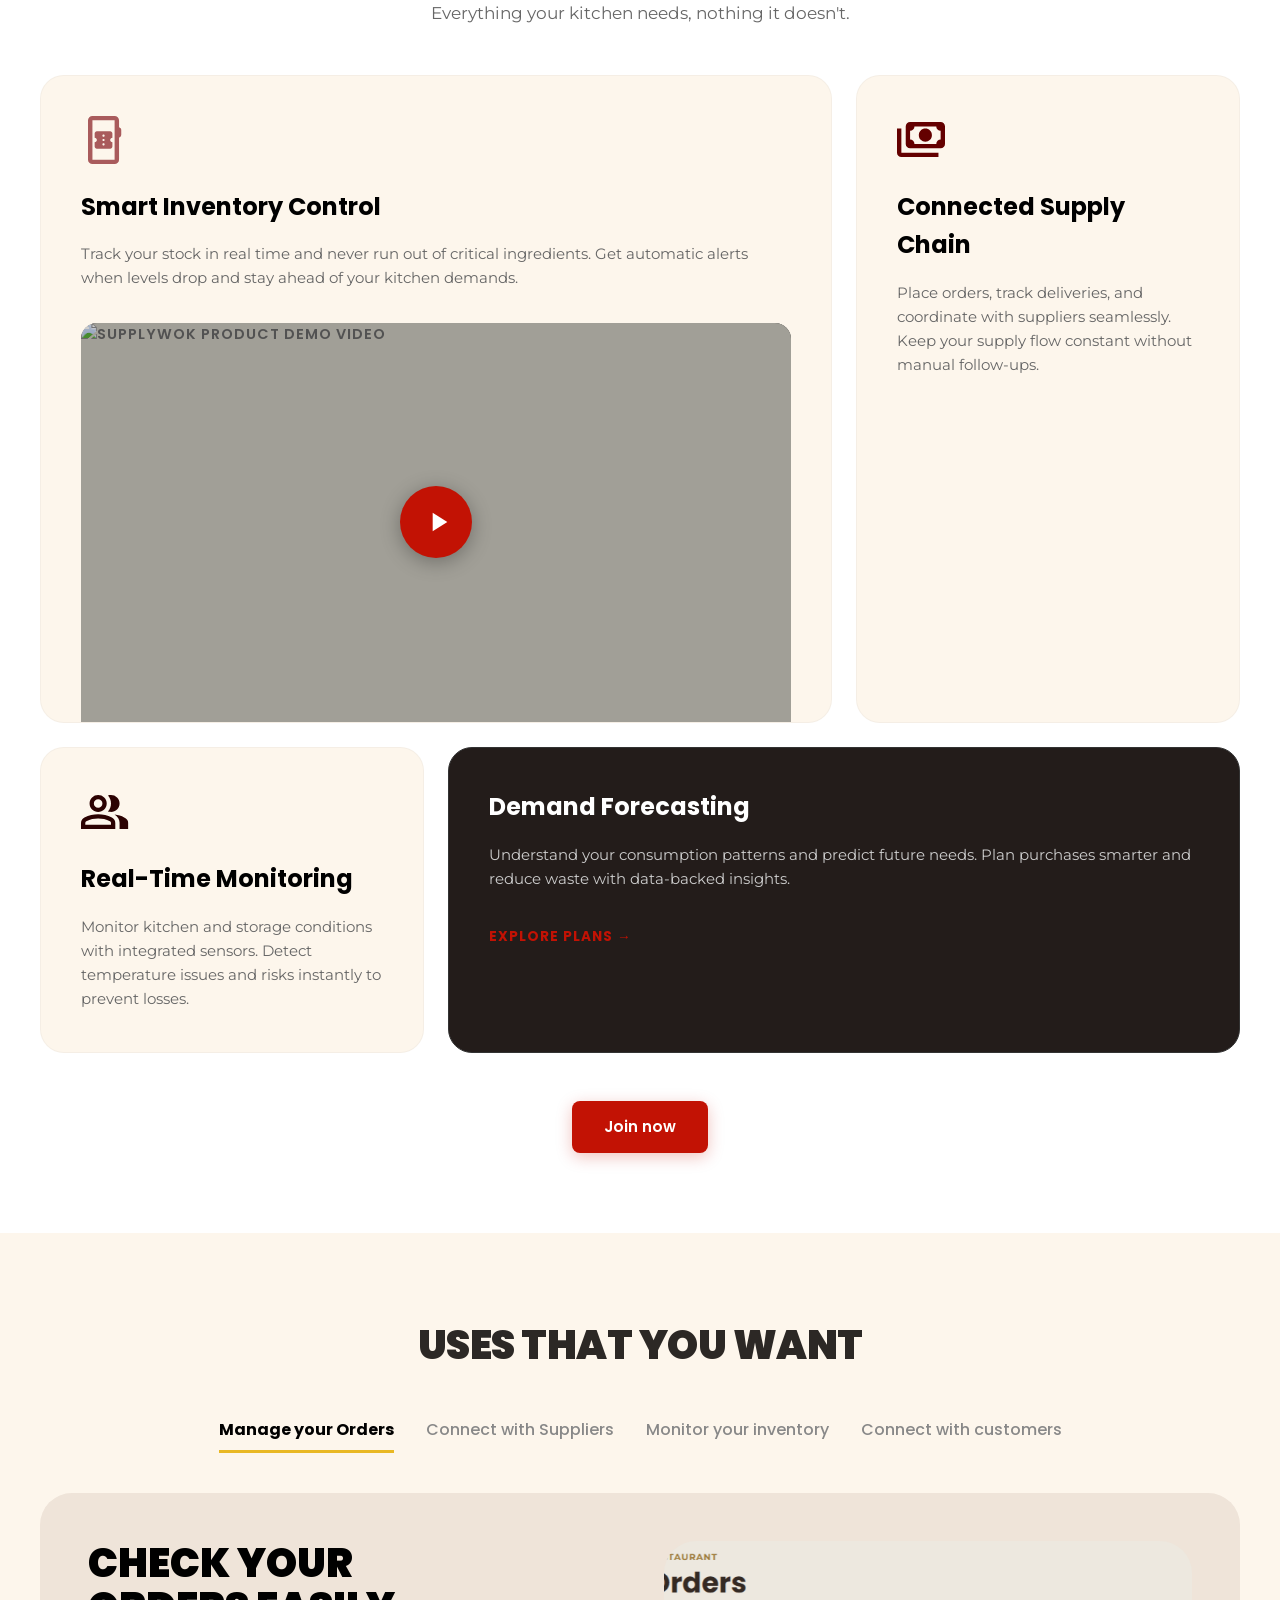
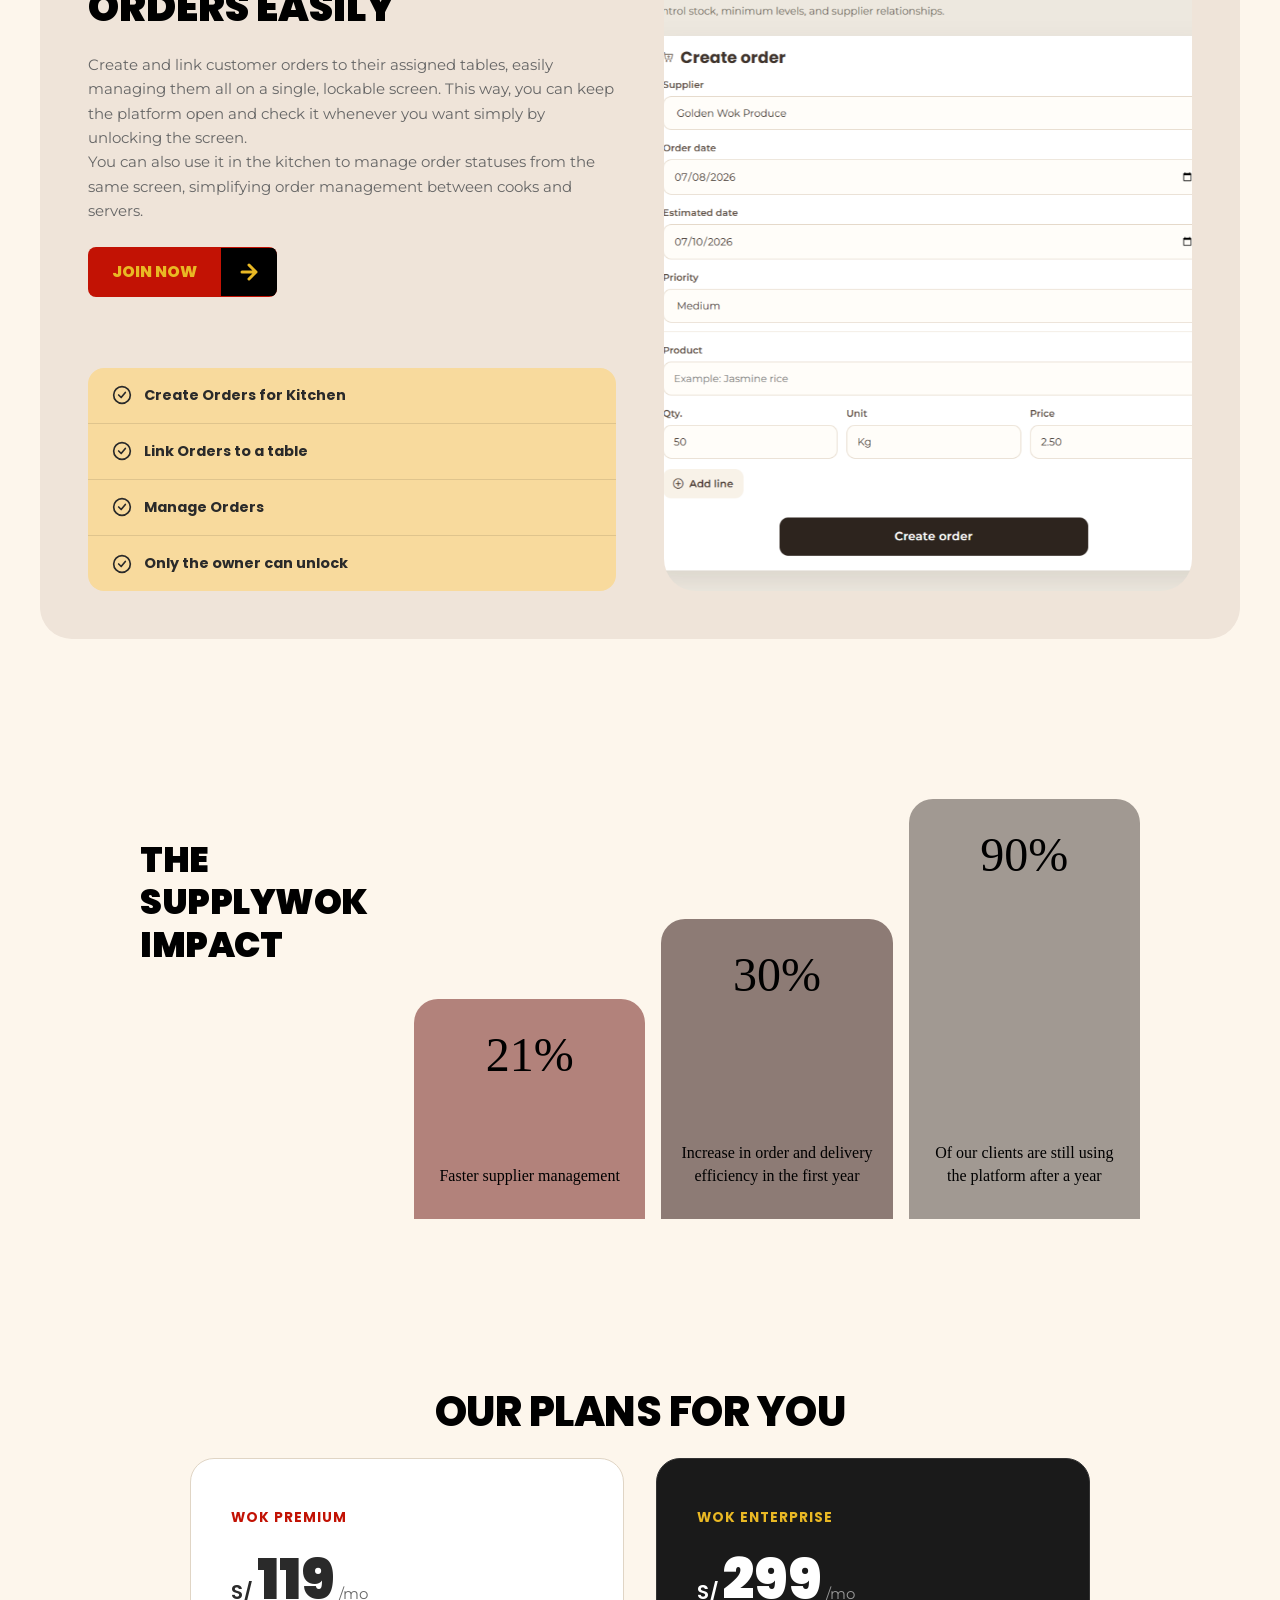
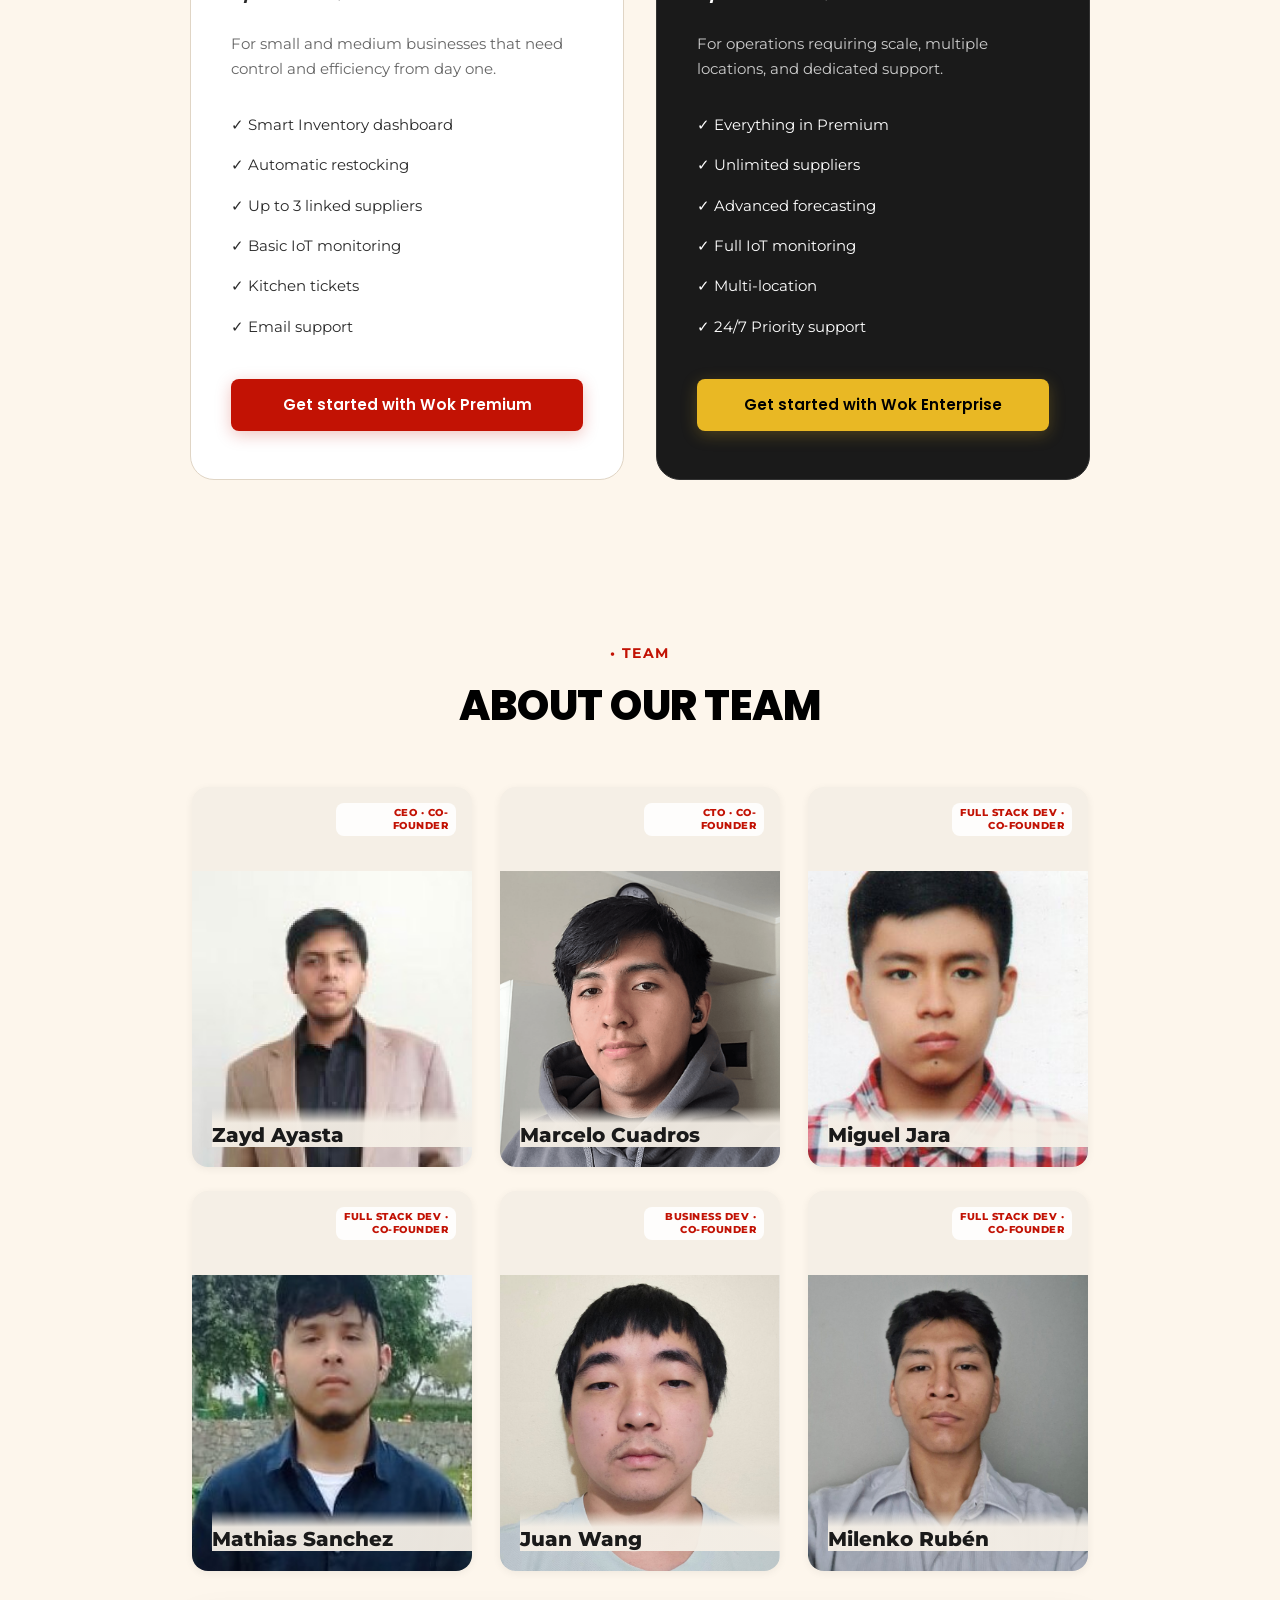
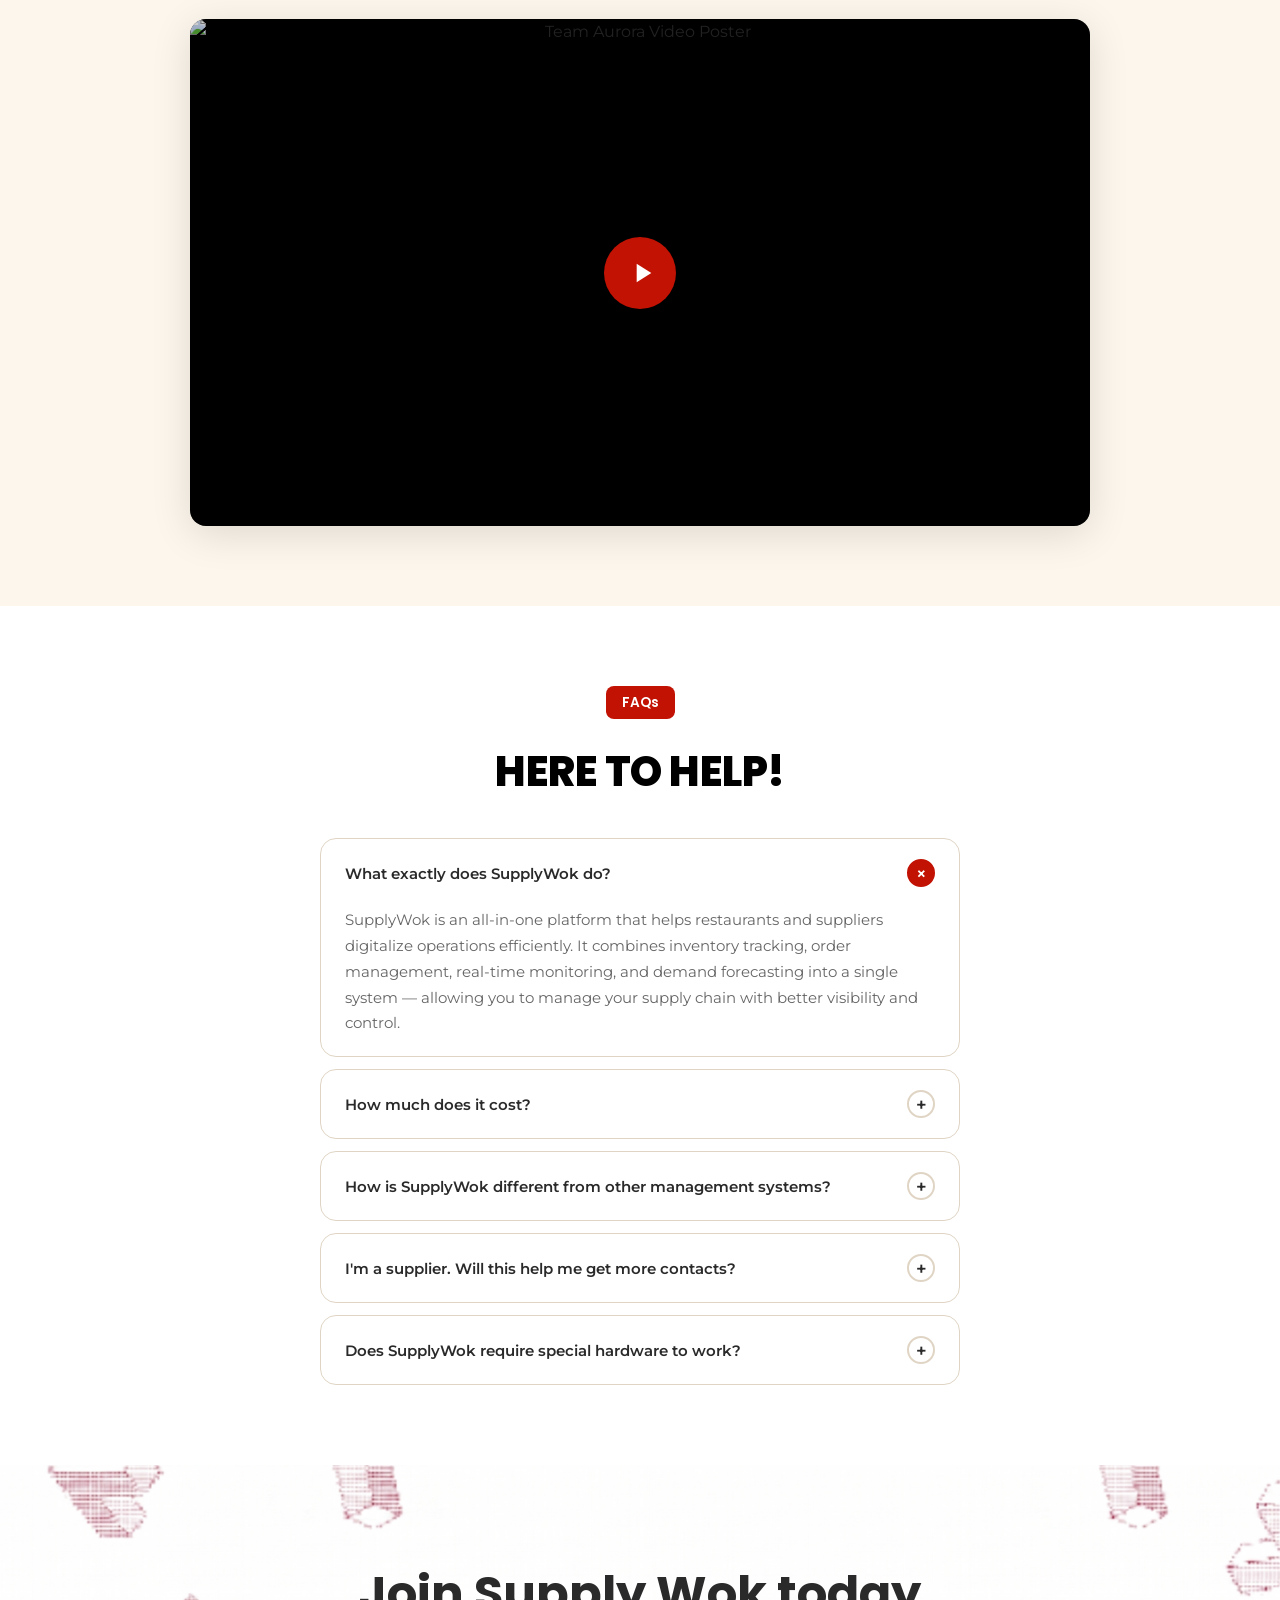
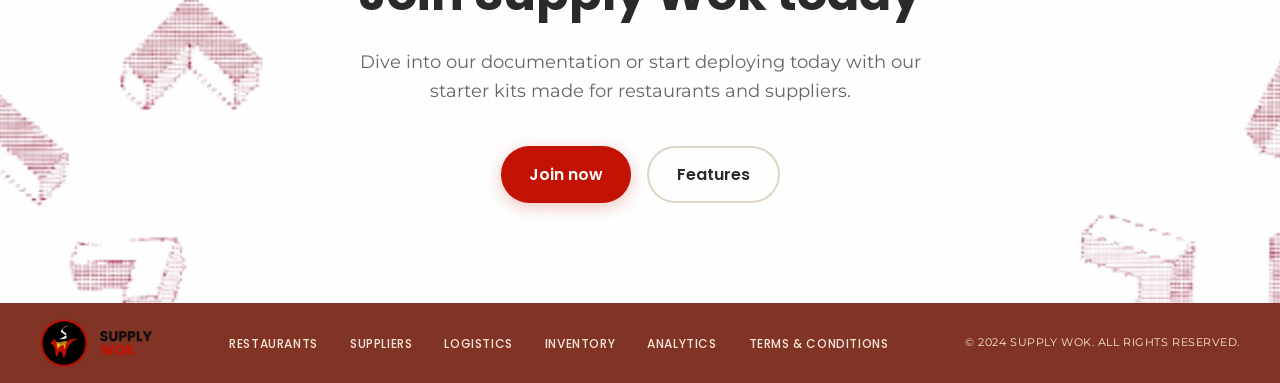
==== commit 55d57e84: "feat(pricing): update pricing section to include currency, amount, and period labels" ====
--- a/index.html
+++ b/index.html
@@ -487,8 +487,9 @@
                         <span class="pricing-badge pricing-badge--gold" data-i18n="pricing_2_badge_name">Wok
                             Enterprise</span>
                         <div class="pricing-price">
-                            <span class="pricing-amount pricing-amount--custom"
-                                data-i18n="pricing_2_badge">Personalizado</span>
+                            <span class="pricing-currency" data-i18n="pricing_currency">S/</span>
+                            <span class="pricing-amount">299</span>
+                            <span class="pricing-period" data-i18n="pricing_period_mo">/mo</span>
                         </div>
                         <p class="pricing-desc" data-i18n="pricing_2_desc">Para operaciones que requieren escala,
                             múltiples locales y soporte
